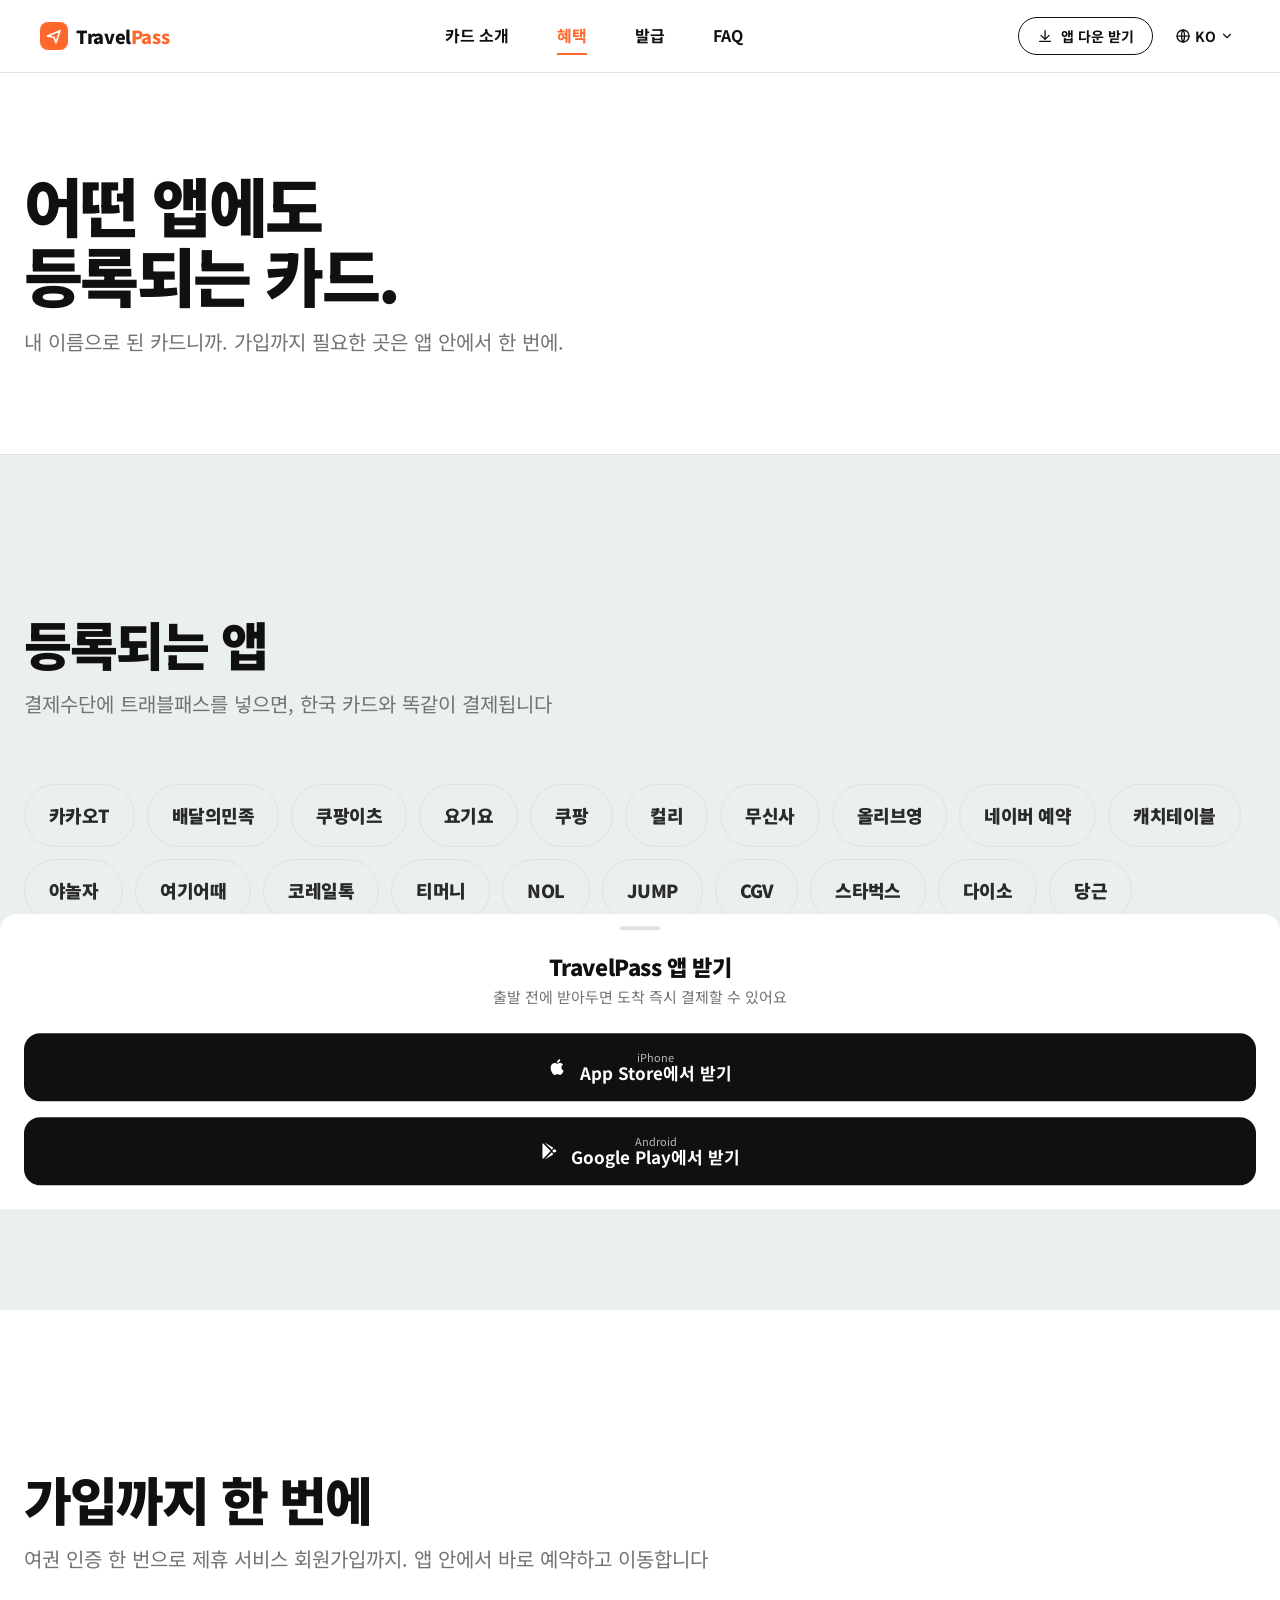
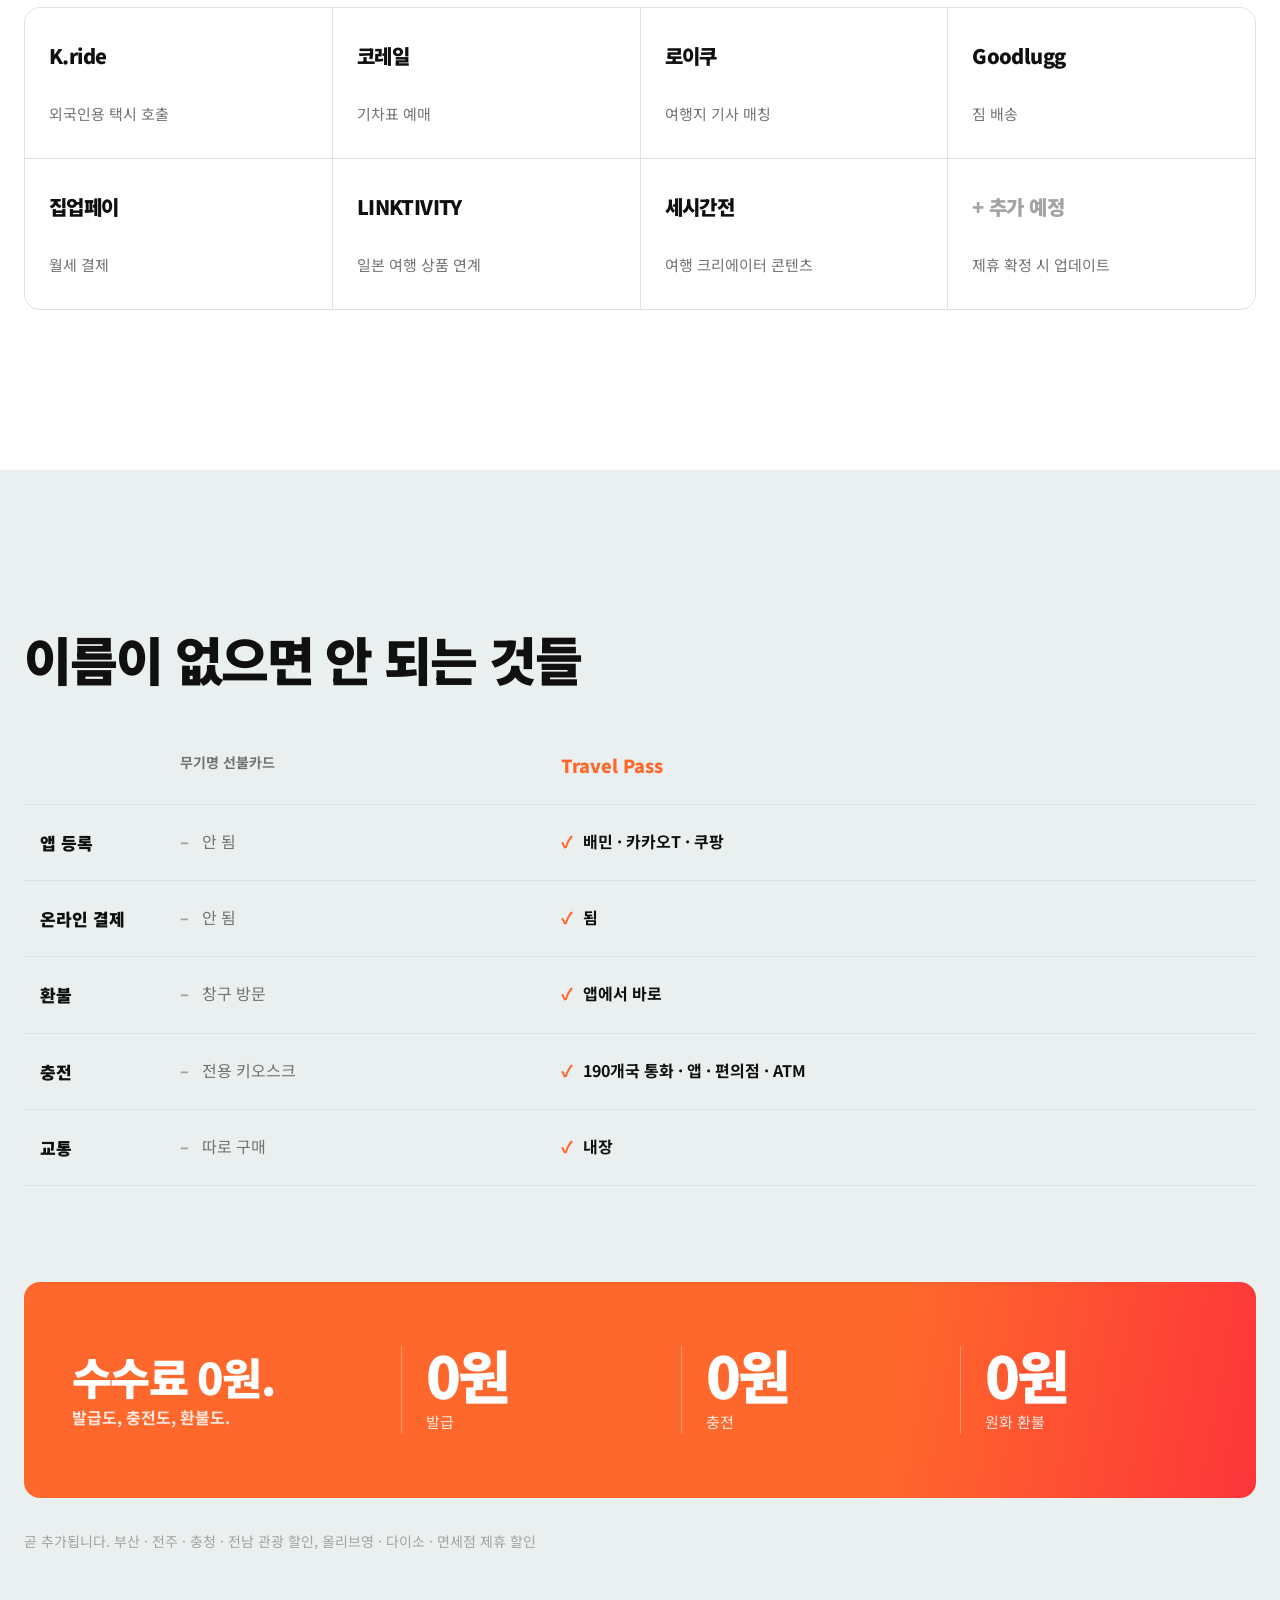
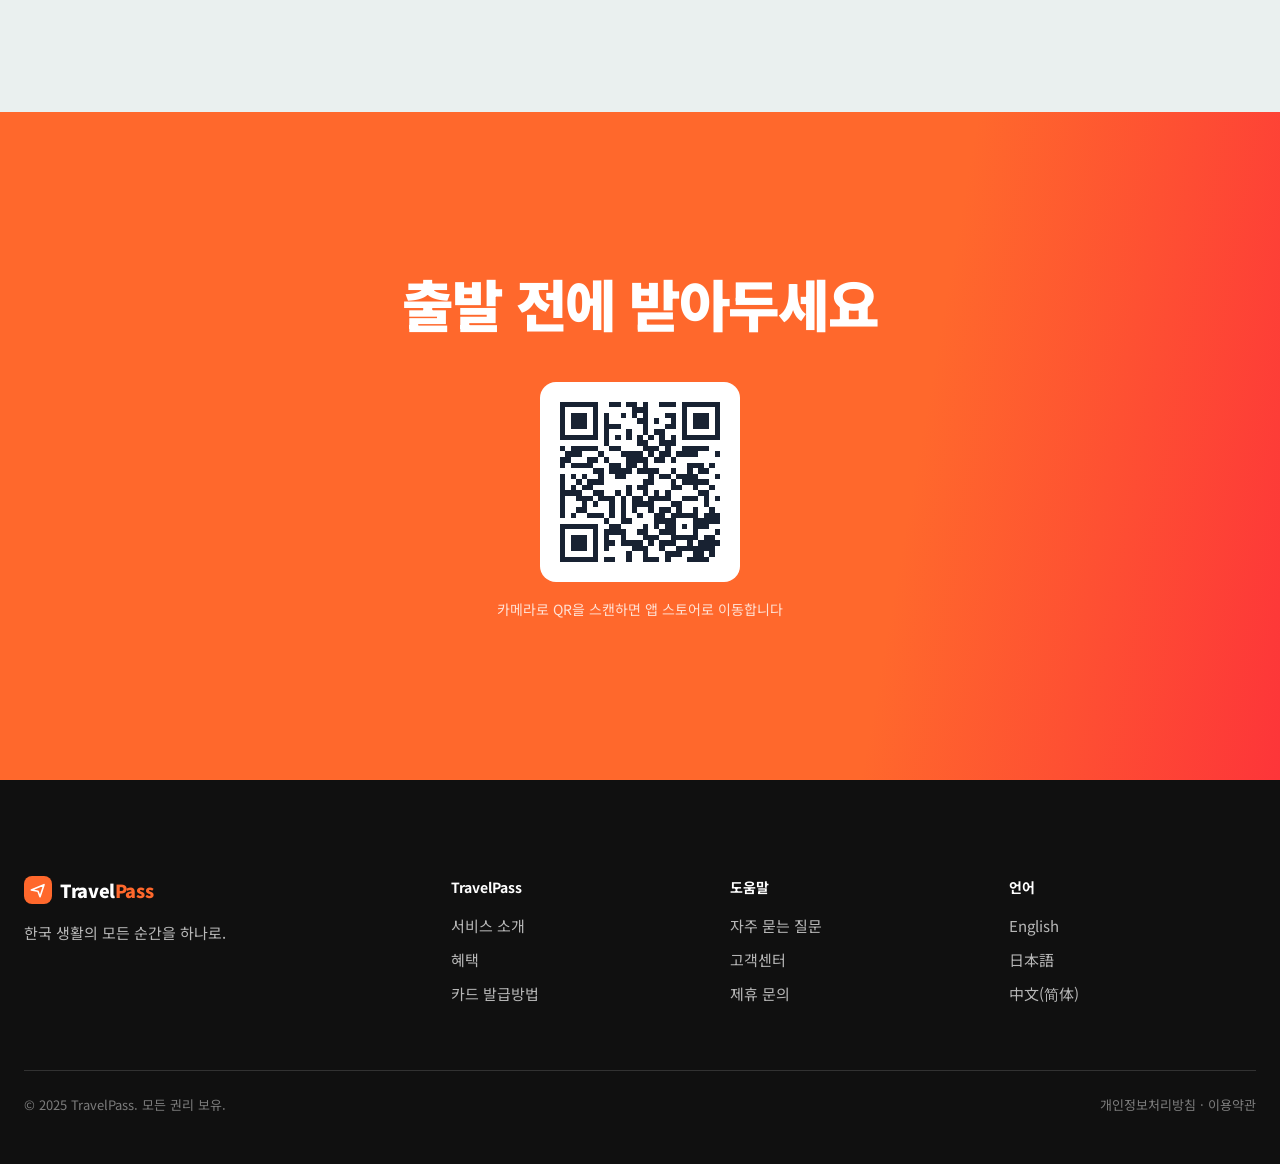
==== benefits.html @ 8fc701e3 "혜택: 상단 앱 마퀴 제거 (앱 목록과 중복) Co-Authored-By: Claude Fable 5.1 <noreply@anthropic.com>" ====
<!DOCTYPE html>
<html lang="ko">
<head>
<meta charset="UTF-8">
<meta name="viewport" content="width=device-width, initial-scale=1.0">
<title>TravelPass | 혜택</title>
<link rel="preconnect" href="https://fonts.googleapis.com">
<link href="https://fonts.googleapis.com/css2?family=Noto+Sans+KR:wght@400;700;900&display=swap" rel="stylesheet">
<link rel="stylesheet" href="assets/site.css?v=27">
</head>
<body>
<header>
  <div class="wrap">
    <a class="logo" href="card-intro.html"><span class="mark"><svg class="i" viewBox="0 0 24 24"><path d="M2 12l19-8-6 18-3-8-10-2z"/></svg></span><span>Travel<em>Pass</em></span></a>
    <nav aria-label="주요 메뉴"><ul>
      <li><a href="card-intro.html">카드 소개</a></li>
      <li><a href="benefits.html" class="active">혜택</a></li>
      <li><a href="#">발급</a></li>
      <li><a href="faq.html">FAQ</a></li>
    </ul></nav>
    <div class="hright">
      <button class="btn btn-outline btn-sm" data-dl><svg class="i" viewBox="0 0 24 24"><path d="M12 4v12M6 11l6 6 6-6M4 20h16"/></svg> 앱 다운 받기</button>
      <button class="lang" aria-label="언어 선택"><svg class="i" viewBox="0 0 24 24"><circle cx="12" cy="12" r="9"/><path d="M3 12h18M12 3c3 3.5 3 14.5 0 18M12 3c-3 3.5-3 14.5 0 18"/></svg> KO <svg class="i" viewBox="0 0 24 24" style="width:1em;height:1em"><path d="M6 9l6 6 6-6"/></svg></button>
      <button class="burger" aria-label="메뉴 열기" data-menu><svg class="i" viewBox="0 0 24 24"><path d="M4 7h16M4 12h16M4 17h16"/></svg></button>
    </div>
  </div>
</header>

<style>
  .phead{background:var(--white);padding:var(--s7) 0 0;border-bottom:1px solid var(--line)}
  .phead h1{font-size:clamp(36px,5vw,64px)}
  .phead{padding-bottom:var(--s7)}
  /* 사용처 */
  .ulist{margin-top:var(--s6);border-top:1px solid var(--line)}
  .urow{display:grid;grid-template-columns:200px 1fr 1fr;gap:var(--s4);align-items:baseline;padding:var(--s4) 0;border-bottom:1px solid var(--line)}
  .urow h3{font-size:24px}
  .brands{display:flex;flex-wrap:wrap;gap:var(--s1) var(--s3);font-weight:900;font-size:18px;letter-spacing:-.02em;color:var(--ink-2)}
  .urow p{color:var(--muted);font-size:16px;word-break:keep-all}
  @media(max-width:860px){.urow{grid-template-columns:1fr;gap:var(--s1)}.brands{font-size:16px}}
  .callout{margin-top:var(--s6);background:var(--ink);color:#fff;border-radius:var(--r-surface);padding:var(--s5);display:flex;justify-content:space-between;align-items:center;gap:var(--s4);flex-wrap:wrap}
  .callout h3{font-size:clamp(24px,3vw,32px)}
  .callout p{color:rgba(255,255,255,.7);margin-top:6px;word-break:keep-all}
  .callout .i{width:48px;height:48px;color:var(--orange);stroke-width:2.5}
  /* 유명 앱 벽 */
  .wall{display:flex;flex-wrap:wrap;gap:12px;margin-top:var(--s6)}
  .wall span{padding:16px 24px;border:1px solid var(--line);border-radius:var(--r-pill);font-size:18px;font-weight:900;letter-spacing:-.03em;color:var(--ink-2);transition:border-color .2s,color .2s,background .2s}
  .wall span:hover{border-color:var(--orange);color:var(--orange);background:var(--orange-soft)}
  @media(max-width:600px){.wall span{padding:12px 16px;font-size:15px}}
  /* 앱 연동 서비스 */
  .svc{display:grid;grid-template-columns:repeat(4,1fr);gap:1px;background:var(--line);border:1px solid var(--line);border-radius:var(--r-surface);overflow:hidden;margin-top:var(--s4)}
  .svc div{background:var(--white);padding:var(--s4) var(--s3);min-height:150px;display:flex;flex-direction:column;justify-content:space-between;transition:background .2s}
  .svc div:hover{background:var(--orange-soft)}
  .svc b{font-size:20px;font-weight:900;letter-spacing:-.03em;color:var(--ink)}
  .svc span{font-size:15px;color:var(--muted);word-break:keep-all;margin-top:var(--s2)}
  @media(max-width:860px){.svc{grid-template-columns:repeat(2,1fr)}.svc div{min-height:120px}}
  /* 혜택 */
  .zero{margin-top:var(--s7);border-radius:var(--r-surface);background:var(--grad);color:#fff;padding:var(--s6) var(--s5);display:grid;grid-template-columns:1.2fr 1fr 1fr 1fr;gap:var(--s4);align-items:center}
  .zero h3{font-size:clamp(28px,3.4vw,44px);letter-spacing:-.04em}
  .zero h3 small{display:block;font-size:16px;font-weight:700;opacity:.85;margin-top:var(--s1);letter-spacing:0}
  .zero div{border-left:1px solid rgba(255,255,255,.3);padding-left:var(--s3)}
  .zero b{display:block;font-size:clamp(36px,4.5vw,64px);font-weight:900;letter-spacing:-.05em;line-height:1}
  .zero span{display:block;font-size:15px;opacity:.85;margin-top:6px}
  @media(max-width:860px){.zero{grid-template-columns:1fr 1fr;padding:var(--s4)}.zero h3{grid-column:1/-1}.zero div{border-left:0;padding-left:0;border-top:1px solid rgba(255,255,255,.3);padding-top:var(--s2)}}
  .soon{margin-top:var(--s4);color:var(--muted-2)}
  .bhead{margin-top:var(--s7);display:flex;justify-content:space-between;align-items:flex-end;gap:var(--s3);flex-wrap:wrap}
  .bhead h3{font-size:clamp(24px,2.8vw,32px)}
  .bhead p{color:var(--muted);margin-top:4px}
  .regions{display:grid;grid-template-columns:repeat(4,1fr);gap:var(--s2);margin-top:var(--s4)}
  .region{background:var(--white);border:1px solid var(--line);border-radius:var(--r-surface);padding:var(--s4) var(--s3);min-height:170px;display:flex;flex-direction:column;justify-content:space-between;transition:border-color .2s,transform .2s}
  .region:hover{border-color:var(--orange);transform:translateY(-3px)}
  .region b{font-size:32px;font-weight:900;letter-spacing:-.04em}
  .region span{font-size:15px;color:var(--muted);word-break:keep-all}
  .region .tag{font-size:12px;font-weight:700;color:var(--orange);margin-bottom:var(--s1)}
  @media(max-width:860px){.regions{grid-template-columns:1fr 1fr}.region{min-height:140px}.region b{font-size:26px}}
  .partners{display:flex;margin-top:var(--s4);border-top:1px solid var(--line);border-bottom:1px solid var(--line)}
  .partners span{flex:1;padding:var(--s4) var(--s2);text-align:center;font-size:24px;font-weight:900;letter-spacing:-.03em;color:var(--ink-2);border-right:1px solid var(--line)}
  .partners span:last-child{border-right:0}
  .partners small{display:block;font-size:13px;font-weight:400;color:var(--muted-2);letter-spacing:0;margin-top:4px}
  @media(max-width:600px){.partners{flex-direction:column}.partners span{border-right:0;border-bottom:1px solid var(--line)}.partners span:last-child{border-bottom:0}}
  .bcta{margin-top:var(--s7);text-align:center;padding:var(--s6) var(--s4);border-top:1px solid var(--line)}
  .bcta h3{font-size:clamp(26px,3.4vw,36px);margin-bottom:var(--s1)}
  .bcta p{color:var(--muted);margin-bottom:var(--s4)}
</style>

<section class="phead" data-first>
  <div class="wrap">
    <h1>어떤 앱에도<br>등록되는 카드.</h1>
    <p class="lead">내 이름으로 된 카드니까. 가입까지 필요한 곳은 앱 안에서 한 번에.</p>
  </div>
</section>



<!-- 등록되는 앱 -->
<section class="bg-cream" id="use">
  <div class="wrap">
    <h2>등록되는 앱</h2>
    <p class="lead">결제수단에 트래블패스를 넣으면, 한국 카드와 똑같이 결제됩니다</p>
    <div class="wall" aria-label="결제 가능한 한국 앱">
      <span>카카오T</span>
      <span>배달의민족</span>
      <span>쿠팡이츠</span>
      <span>요기요</span>
      <span>쿠팡</span>
      <span>컬리</span>
      <span>무신사</span>
      <span>올리브영</span>
      <span>네이버 예약</span>
      <span>캐치테이블</span>
      <span>야놀자</span>
      <span>여기어때</span>
      <span>코레일톡</span>
      <span>티머니</span>
      <span>NOL</span>
      <span>JUMP</span>
      <span>CGV</span>
      <span>스타벅스</span>
      <span>다이소</span>
      <span>당근</span>
    </div>
    <div class="callout">
      <div><h3>여기 없는 앱도 됩니다</h3><p>한국 카드가 되는 곳이면, 트래블패스도 됩니다</p></div>
      <svg class="i" viewBox="0 0 24 24"><path d="M5 12l5 5L20 7"/></svg>
    </div>
  </div>
</section>

<!-- 가입까지 한 번에 -->
<section class="bg-white">
  <div class="wrap">
    <h2>가입까지 한 번에</h2>
    <p class="lead">여권 인증 한 번으로 제휴 서비스 회원가입까지. 앱 안에서 바로 예약하고 이동합니다</p>
    <div class="svc" aria-label="앱 연동 서비스">
      <div><b>K.ride</b><span>외국인용 택시 호출</span></div>
      <div><b>코레일</b><span>기차표 예매</span></div>
      <div><b>로이쿠</b><span>여행지 기사 매칭</span></div>
      <div><b>Goodlugg</b><span>짐 배송</span></div>
      <div><b>집업페이</b><span>월세 결제</span></div>
      <div><b>LINKTIVITY</b><span>일본 여행 상품 연계</span></div>
      <div><b>세시간전</b><span>여행 크리에이터 콘텐츠</span></div>
      <div><b style="color:var(--muted-2)">+ 추가 예정</b><span>제휴 확정 시 업데이트</span></div>
    </div>
  </div>
</section>

<!-- 이름이 없으면 안 되는 것들 -->
<section class="bg-cream cmp">
  <div class="wrap">
    <h2>이름이 없으면 안 되는 것들</h2>
    <table>
      <thead><tr><th scope="col"></th><th scope="col">무기명 선불카드</th><th scope="col" class="us">Travel Pass</th></tr></thead>
      <tbody>
        <tr><th scope="row">앱 등록</th><td class="them"><span class="no">안 됨</span></td><td class="us"><span class="ok">배민 · 카카오T · 쿠팡</span></td></tr>
        <tr><th scope="row">온라인 결제</th><td class="them"><span class="no">안 됨</span></td><td class="us"><span class="ok">됨</span></td></tr>
        <tr><th scope="row">환불</th><td class="them"><span class="no">창구 방문</span></td><td class="us"><span class="ok">앱에서 바로</span></td></tr>
        <tr><th scope="row">충전</th><td class="them"><span class="no">전용 키오스크</span></td><td class="us"><span class="ok">190개국 통화 · 앱 · 편의점 · ATM</span></td></tr>
        <tr><th scope="row">교통</th><td class="them"><span class="no">따로 구매</span></td><td class="us"><span class="ok">내장</span></td></tr>
      </tbody>
    </table>

    <div class="zero">
      <h3>수수료 0원.<small>발급도, 충전도, 환불도.</small></h3>
      <div><b>0원</b><span>발급</span></div>
      <div><b>0원</b><span>충전</span></div>
      <div><b>0원</b><span>원화 환불</span></div>
    </div>

    <p class="small soon">곧 추가됩니다. 부산 · 전주 · 충청 · 전남 관광 할인, 올리브영 · 다이소 · 면세점 제휴 할인</p>
  </div>
</section>

<!-- 다운로드 띠: 데스크톱 QR / 모바일 딥링크 -->
<div class="band bg-orange dl" id="download">
  <div class="wrap reveal">
    <h2>출발 전에 받아두세요</h2>
        <div class="cta only-d">
      <div class="qr" data-qr></div>
      <span class="small" style="color:rgba(255,255,255,.8)">카메라로 QR을 스캔하면 앱 스토어로 이동합니다</span>
    </div>
    <div class="cta only-m">
      <div class="store-row">
        <a class="store light" href="#" data-store="ios"><svg class="i" viewBox="0 0 24 24" style="fill:currentColor;stroke:none"><path d="M16.4 12.6c0-2.4 2-3.6 2.1-3.7-1.1-1.7-2.9-1.9-3.5-1.9-1.5-.2-2.9.9-3.7.9-.8 0-1.9-.9-3.2-.8-1.6 0-3.1 1-4 2.4-1.7 3-.4 7.3 1.2 9.7.8 1.2 1.8 2.5 3.1 2.4 1.2 0 1.7-.8 3.2-.8s1.9.8 3.2.8c1.3 0 2.2-1.2 3-2.4.9-1.4 1.3-2.7 1.3-2.8 0 0-2.6-1-2.7-3.8zM14 5.4c.7-.8 1.1-2 1-3.1-1 0-2.2.7-2.9 1.5-.6.7-1.2 1.9-1 3 1.1.1 2.2-.6 2.9-1.4z"/></svg><span><small>iPhone</small>App Store에서 받기</span></a>
        <a class="store light" href="#" data-store="android"><svg class="i" viewBox="0 0 24 24" style="fill:currentColor;stroke:none"><path d="M3.6 2.3 13 12l-9.4 9.7c-.4-.2-.6-.7-.6-1.2V3.5c0-.5.2-1 .6-1.2zm11 8.2L5.6 1.6l10.7 6.2-1.7 2.7zm0 3 1.7 2.7L5.6 22.4l9-8.9zm4.9-2.9c.8.5.8 1.7 0 2.2l-2.4 1.4-2-2.3 2-2.3 2.4 1z"/></svg><span><small>Android</small>Google Play에서 받기</span></a>
      </div>
    </div>
  </div>
</div>
<!-- 우하단 QR (데스크톱) -->
<div class="fab" aria-label="앱 다운로드 QR"><div class="qr" data-qr></div><b>앱 다운로드</b><small>카메라로 스캔하세요</small></div>
<!-- 최하단 고정 바 (모바일) -->
<div class="mbar"><button class="btn btn-primary" data-dl><svg class="i" viewBox="0 0 24 24"><path d="M12 4v12M6 11l6 6 6-6M4 20h16"/></svg> 앱 다운로드</button></div>

<div class="ov" data-close></div>

<div class="modal" role="dialog" aria-modal="true" aria-label="앱 다운로드">
  <button class="x" data-close aria-label="닫기"><svg class="i" viewBox="0 0 24 24"><path d="M6 6l12 12M18 6L6 18"/></svg></button>
  <h3>QR을 스캔하세요</h3>
  <p>휴대폰 카메라로 스캔하면<br>앱 스토어로 바로 이동합니다</p>
  <div class="qr" data-qr></div>
  <div class="small">아이폰 · 안드로이드 모두 지원</div>
</div>

<div class="sheet" role="dialog" aria-modal="true" aria-label="앱 다운로드">
  <div class="grip"></div>
  <h3>TravelPass 앱 받기</h3>
  <p>출발 전에 받아두면 도착 즉시 결제할 수 있어요</p>
  <div class="store-row">
    <a class="store" href="#" data-store="ios"><svg class="i" viewBox="0 0 24 24" style="fill:currentColor;stroke:none"><path d="M16.4 12.6c0-2.4 2-3.6 2.1-3.7-1.1-1.7-2.9-1.9-3.5-1.9-1.5-.2-2.9.9-3.7.9-.8 0-1.9-.9-3.2-.8-1.6 0-3.1 1-4 2.4-1.7 3-.4 7.3 1.2 9.7.8 1.2 1.8 2.5 3.1 2.4 1.2 0 1.7-.8 3.2-.8s1.9.8 3.2.8c1.3 0 2.2-1.2 3-2.4.9-1.4 1.3-2.7 1.3-2.8 0 0-2.6-1-2.7-3.8zM14 5.4c.7-.8 1.1-2 1-3.1-1 0-2.2.7-2.9 1.5-.6.7-1.2 1.9-1 3 1.1.1 2.2-.6 2.9-1.4z"/></svg><span><small>iPhone</small>App Store에서 받기</span></a>
        <a class="store" href="#" data-store="android"><svg class="i" viewBox="0 0 24 24" style="fill:currentColor;stroke:none"><path d="M3.6 2.3 13 12l-9.4 9.7c-.4-.2-.6-.7-.6-1.2V3.5c0-.5.2-1 .6-1.2zm11 8.2L5.6 1.6l10.7 6.2-1.7 2.7zm0 3 1.7 2.7L5.6 22.4l9-8.9zm4.9-2.9c.8.5.8 1.7 0 2.2l-2.4 1.4-2-2.3 2-2.3 2.4 1z"/></svg><span><small>Android</small>Google Play에서 받기</span></a>
  </div>
</div>

<div class="drawer" role="dialog" aria-modal="true" aria-label="메뉴">
  <div class="top">
    <a class="logo" href="card-intro.html"><span class="mark"><svg class="i" viewBox="0 0 24 24"><path d="M2 12l19-8-6 18-3-8-10-2z"/></svg></span><span>Travel<em>Pass</em></span></a>
    <button class="x" data-close aria-label="닫기"><svg class="i" viewBox="0 0 24 24"><path d="M6 6l12 12M18 6L6 18"/></svg></button>
  </div>
  <ul>
    <li><a href="card-intro.html">카드 소개</a></li>
    <li><a href="benefits.html" class="active">혜택</a></li>
    <li><a href="#">발급</a></li>
    <li><a href="faq.html">FAQ</a></li>
  </ul>
  <div class="bottom">
    <p>앱 다운로드</p>
    <div class="store-row">
      <a class="store" href="#" data-store="ios"><svg class="i" viewBox="0 0 24 24" style="fill:currentColor;stroke:none"><path d="M16.4 12.6c0-2.4 2-3.6 2.1-3.7-1.1-1.7-2.9-1.9-3.5-1.9-1.5-.2-2.9.9-3.7.9-.8 0-1.9-.9-3.2-.8-1.6 0-3.1 1-4 2.4-1.7 3-.4 7.3 1.2 9.7.8 1.2 1.8 2.5 3.1 2.4 1.2 0 1.7-.8 3.2-.8s1.9.8 3.2.8c1.3 0 2.2-1.2 3-2.4.9-1.4 1.3-2.7 1.3-2.8 0 0-2.6-1-2.7-3.8zM14 5.4c.7-.8 1.1-2 1-3.1-1 0-2.2.7-2.9 1.5-.6.7-1.2 1.9-1 3 1.1.1 2.2-.6 2.9-1.4z"/></svg><span><small>iPhone</small>App Store에서 받기</span></a>
        <a class="store" href="#" data-store="android"><svg class="i" viewBox="0 0 24 24" style="fill:currentColor;stroke:none"><path d="M3.6 2.3 13 12l-9.4 9.7c-.4-.2-.6-.7-.6-1.2V3.5c0-.5.2-1 .6-1.2zm11 8.2L5.6 1.6l10.7 6.2-1.7 2.7zm0 3 1.7 2.7L5.6 22.4l9-8.9zm4.9-2.9c.8.5.8 1.7 0 2.2l-2.4 1.4-2-2.3 2-2.3 2.4 1z"/></svg><span><small>Android</small>Google Play에서 받기</span></a>
    </div>
  </div>
</div>

<footer>
  <div class="wrap">
    <div class="grid">
      <div>
        <a class="logo" href="card-intro.html"><span class="mark"><svg class="i" viewBox="0 0 24 24"><path d="M2 12l19-8-6 18-3-8-10-2z"/></svg></span><span>Travel<em>Pass</em></span></a>
        <p style="margin-top:16px;font-size:15px">한국 생활의 모든 순간을 하나로.</p>
      </div>
      <div><h4>TravelPass</h4><ul><li><a href="card-intro.html">서비스 소개</a></li><li><a href="benefits.html">혜택</a></li><li><a href="#">카드 발급방법</a></li></ul></div>
      <div><h4>도움말</h4><ul><li><a href="faq.html">자주 묻는 질문</a></li><li><a href="#">고객센터</a></li><li><a href="#">제휴 문의</a></li></ul></div>
      <div><h4>언어</h4><ul><li><a href="#">English</a></li><li><a href="#">日本語</a></li><li><a href="#">中文(简体)</a></li></ul></div>
    </div>
    <div class="bottom"><span>© 2025 TravelPass. 모든 권리 보유.</span><span>개인정보처리방침 · 이용약관</span></div>
  </div>
</footer>

<script src="assets/site.js?v=11"></script>
</body>
</html>
---- assets/site.css ----
/* ==========================================================
   TravelPass — 사이트 공통 스타일 (v2)
   디자인 시스템
   - 색: 흰 바탕 / 라이트(#EAF0EF) 면 / 잉크 #101010 / 오렌지→레드 브랜드 그라데이션. 그 외 색 없음
   - 서체: Noto Sans KR 하나. 굵기 400 / 700 / 900
   - 여백 사다리: 8 16 24 32 48 64 96 160
   - 반경 문법: 칩 8 / 면 16 / 버튼 pill / 기기 프레임 40(예외)
   - 그림자: 오버레이 계층에만. 면은 헤어라인 선으로 구분
   - 모션: 상태 피드백 200ms, 등장 500ms. reduced-motion 시 제거
   ========================================================== */
:root{
  /* 브랜드 팔레트: Primary #FF682C / #FD3539, Secondary #101010, Gray #737373, Light #EAF0EF, White */
  --cream:#EAF0EF; --white:#FFFFFF; --ink:#101010; --ink-2:#2A2A2A;
  --muted:#737373; --muted-2:#A3A3A3; --line:#DCE3E2; --line-dark:rgba(255,255,255,.14);
  --orange:#FF682C; --orange-ink:#FD3539; --orange-soft:rgba(255,104,44,.10);
  --grad:linear-gradient(100deg,#FF682C 0%,#FF682C 70%,#FD3539 100%);
  --s1:8px; --s2:16px; --s3:24px; --s4:32px; --s5:48px; --s6:64px; --s7:96px; --s8:160px;
  --r-chip:8px; --r-surface:16px; --r-pill:999px; --r-device:40px;
  --max:1300px; --gutter:24px; --gutter-wide:40px;
  --ease:cubic-bezier(.2,.7,.2,1);
}
*{box-sizing:border-box;margin:0;padding:0}
html{scroll-behavior:smooth}
body{font-family:"Noto Sans KR",-apple-system,BlinkMacSystemFont,sans-serif;background:var(--white);color:var(--ink);line-height:1.6;font-size:17px;-webkit-font-smoothing:antialiased;overflow-x:hidden;text-wrap:pretty}
a{color:inherit;text-decoration:none}
button{font-family:inherit;cursor:pointer;border:0;background:none;color:inherit}
img,svg{display:block;max-width:100%}
.wrap{max-width:var(--max);margin:0 auto;padding:0 var(--gutter)}
.i{width:1.15em;height:1.15em;stroke:currentColor;fill:none;stroke-width:2;stroke-linecap:round;stroke-linejoin:round;flex:none}

/* 타이포 */
h1,h2,h3{font-weight:900;letter-spacing:-.04em;line-height:1.1;word-break:keep-all}
h2{font-size:clamp(32px,4.5vw,52px)}
h3{font-size:22px;letter-spacing:-.02em}
.lead{font-size:20px;color:var(--muted);margin-top:var(--s2);word-break:keep-all;max-width:36em}
.small{font-size:14px;color:var(--muted)}
.o{color:var(--orange)}

/* 섹션 리듬 */
section,.band{padding:var(--s8) 0}
.bg-white{background:var(--white)}
.bg-cream{background:var(--cream)}
.bg-ink{background:var(--ink);color:#fff}
.bg-ink .lead{color:rgba(255,255,255,.7)}
.bg-orange{background:var(--grad);color:#fff}
.hairline{border-top:1px solid var(--line)}
@media(max-width:768px){section,.band{padding:var(--s7) 0}}

/* 버튼 */
.btn{display:inline-flex;align-items:center;justify-content:center;gap:var(--s1);padding:16px 28px;border-radius:var(--r-pill);font-size:16px;font-weight:700;line-height:1;transition:background .2s,color .2s,transform .2s,border-color .2s;white-space:nowrap;border:1.5px solid transparent}
.btn:active{transform:scale(.98)}
.btn:focus-visible{outline:3px solid var(--orange);outline-offset:3px}
.btn-primary{background:var(--grad);color:#fff}
.btn-primary:hover{filter:brightness(1.06)}
.btn-ink{background:var(--ink);color:#fff}
.btn-ink:hover{background:#2A2A2A}
.btn-outline{border-color:var(--ink);color:var(--ink);background:transparent}
.btn-outline:hover{background:var(--ink);color:#fff}
.btn-white{background:#fff;color:var(--ink)}
.btn-white:hover{background:var(--cream)}
.btn-sm{padding:10px 18px;font-size:14px}
.link{display:inline-flex;align-items:center;gap:6px;font-weight:700;color:var(--ink);border-bottom:1.5px solid var(--ink);padding-bottom:2px;transition:color .2s,border-color .2s}
.link:hover{color:var(--orange);border-color:var(--orange)}

/* 헤더 */
header{position:sticky;top:0;z-index:50;background:rgba(255,255,255,.88);backdrop-filter:blur(12px);border-bottom:1px solid var(--line)}
header .wrap{max-width:none;padding:0 var(--gutter-wide);height:72px;display:flex;align-items:center;justify-content:space-between;gap:var(--s3)}
.logo{display:flex;align-items:center;gap:var(--s1);font-weight:900;font-size:18px;letter-spacing:-.02em}
.logo .mark{width:28px;height:28px;border-radius:var(--r-chip);background:var(--orange);display:grid;place-items:center;color:#fff}
.logo .mark .i{width:16px;height:16px;stroke-width:2.4}
.logo em{color:var(--orange);font-style:normal}
nav ul{display:flex;gap:var(--s5);list-style:none;font-size:16px;font-weight:700}
nav a{padding:6px 0;border-bottom:2px solid transparent;transition:color .2s,border-color .2s}
nav a:hover{color:var(--orange)}
nav a.active{color:var(--orange);border-color:var(--orange)}
.hright{display:flex;align-items:center;gap:var(--s2)}
.lang{display:inline-flex;align-items:center;gap:4px;font-size:14px;font-weight:700;padding:8px 6px;border-radius:var(--r-chip)}
.lang:hover{background:var(--orange-soft)}
.burger{display:none;width:44px;height:44px;border-radius:var(--r-chip);place-items:center}
.burger:hover{background:var(--orange-soft)}
@media(max-width:860px){header .wrap{padding:0 var(--gutter);height:64px}nav{display:none}.burger{display:grid}.hright .btn{display:none}.hright{gap:var(--s1)}}

/* 히어로 */
.hero{position:relative;min-height:calc(100vh - 72px);display:flex;align-items:center;padding:var(--s7) 0;overflow:hidden;color:#fff;background:linear-gradient(160deg,#2A2A2A 0%,#101010 60%,#000 100%)}
.hero-video{position:absolute;inset:0;width:100%;height:100%;object-fit:cover;z-index:0}
.hero-shade{position:absolute;inset:0;z-index:1;background:linear-gradient(90deg,rgba(16,16,16,.8) 0%,rgba(16,16,16,.45) 55%,rgba(16,16,16,.15) 100%)}
.hero .wrap{position:relative;z-index:2;width:100%}
.hero h1{font-size:clamp(52px,8.5vw,112px);line-height:.98;letter-spacing:-.06em}
.hero .lead{font-size:clamp(18px,2.2vw,24px);margin-top:var(--s3);color:rgba(255,255,255,.82)}
.hero .cta{margin-top:var(--s5)}
.hero .asset-note{position:absolute;right:var(--gutter);bottom:var(--s3);z-index:2;font-size:12px;color:rgba(255,255,255,.45)}
@media(max-width:860px){.hero{min-height:calc(100svh - 64px);text-align:center}.hero-shade{background:linear-gradient(180deg,rgba(16,16,16,.35),rgba(16,16,16,.8))}.hero .asset-note{left:0;right:0;bottom:var(--s2);text-align:center}}

/* 제휴 앱 마퀴 (로고 파일 확보 전 텍스트 워드마크) */
.marquee{margin-top:var(--s6);border-top:1px solid var(--line);border-bottom:1px solid var(--line);overflow:hidden;
  mask-image:linear-gradient(90deg,transparent,#000 12%,#000 88%,transparent);-webkit-mask-image:linear-gradient(90deg,transparent,#000 12%,#000 88%,transparent)}
.marquee-track{display:flex;width:max-content;animation:marquee 45s linear infinite}
.marquee:hover .marquee-track{animation-play-state:paused}
.marks{display:flex;flex:none}
.marks span{padding:var(--s3) var(--s5);text-align:center;font-size:22px;font-weight:900;letter-spacing:-.03em;color:var(--ink-2);border-right:1px solid var(--line);white-space:nowrap;transition:color .2s}
.marks span:hover{color:var(--orange)}
.marks small{display:block;font-size:12px;font-weight:400;color:var(--muted-2);letter-spacing:0;margin-top:2px}
@keyframes marquee{to{transform:translateX(-50%)}}
@media(max-width:768px){.marks span{padding:var(--s2) var(--s3);font-size:18px}.marquee-track{animation-duration:30s}}
@media(prefers-reduced-motion:reduce){.marquee-track{animation:none}.marquee{mask-image:none;-webkit-mask-image:none}.marks{flex-wrap:wrap}}

/* 자동 진행 스테퍼 (발급 → 수령): 왼쪽 세로 스테퍼 + 오른쪽 화면 패널 */
.stepper{display:grid;grid-template-columns:1fr 1fr;gap:var(--s7);align-items:center}
.st-track{list-style:none;margin-top:var(--s6);display:grid;gap:var(--s4)}
.st{position:relative;padding-left:var(--s6);min-height:40px}
.st-n{position:absolute;top:0;left:0;width:40px;height:40px;border-radius:50%;background:var(--white);border:1px solid var(--line);color:var(--muted);display:grid;place-items:center;font-weight:900;font-size:15px;transition:background .3s,border-color .3s,color .3s;z-index:1}
.st-n:focus-visible{outline:3px solid var(--orange);outline-offset:3px}
.st.on .st-n,.st.done .st-n{background:var(--orange);border-color:var(--orange);color:#fff}
.st-bar{position:absolute;left:19px;top:48px;bottom:calc(-1*var(--s4) + 8px);width:2px;background:var(--line);overflow:hidden}
.st-bar i{display:block;width:100%;height:0;background:var(--orange)}
.st h3{font-size:19px;margin-bottom:4px;color:var(--muted);transition:color .3s;line-height:40px}
.st.on h3,.st.done h3{color:var(--ink)}
.st p{font-size:15px;color:var(--muted);word-break:keep-all}
.pins{display:flex;flex-wrap:wrap;gap:var(--s1);margin-top:var(--s2)}
.chip{display:inline-block;font-size:13px;font-weight:700;padding:6px 12px;border-radius:var(--r-chip);background:var(--orange-soft);color:var(--orange)}
.st-panel{position:relative;height:min(600px,calc(100vh - 220px));min-height:440px;border-radius:var(--r-surface);overflow:hidden;background:var(--white);border:1px solid var(--line)}
.st-shot{position:absolute;inset:0;display:grid;place-items:center;opacity:0;transition:opacity .6s var(--ease);padding:var(--s4) 0}
.st-shot.on{opacity:1}
.st-shot .device{width:min(240px,42%);box-shadow:none;border:1px solid var(--line);background:var(--ink)}
.st-shot .device .screen{background:var(--cream)}
.st-shot .device .ph{border-color:var(--line);color:var(--muted)}
.st-shot .device .ph code{background:#fff}
.st-final{background:var(--grad);color:#fff;font-size:clamp(28px,3.4vw,44px);font-weight:900;letter-spacing:-.04em;text-align:center;padding:0 var(--s4)}
@media(max-width:860px){
  .stepper{grid-template-columns:1fr;gap:var(--s5)}
  .st-track{margin-top:var(--s5);gap:var(--s3)}
  .st-bar{display:none}
  .st-panel{height:400px;min-height:0}
}
@media(prefers-reduced-motion:reduce){.st-shot,.pins,.st-n,.st h3{transition:none}}

/* 분할 레이아웃 */
.split{display:grid;grid-template-columns:1fr 1fr;gap:var(--s7);align-items:center}
.split.rev>:first-child{order:2}
@media(max-width:860px){.split.rev>:first-child{order:0}}
.points{list-style:none;margin-top:var(--s4);display:grid;gap:var(--s2)}
.points li{display:flex;gap:12px;align-items:flex-start;font-size:16px;color:var(--ink-2)}
.points li .i{color:var(--orange);margin-top:4px}
@media(max-width:860px){.split{grid-template-columns:1fr;gap:var(--s5)}}

/* 환율 패널 (예시 데이터) */
.panel{background:var(--ink);color:#fff;border-radius:var(--r-surface);padding:var(--s4)}
.panel .lbl{font-size:13px;color:rgba(255,255,255,.55)}
.panel .amt{font-size:40px;font-weight:900;letter-spacing:-.04em;margin:4px 0 var(--s3)}
.panel .row{display:flex;justify-content:space-between;align-items:baseline;padding:14px 0;border-top:1px solid var(--line-dark);font-size:15px}
.panel .row b{font-size:18px}
.panel .row .o{color:#FFB08F}
.panel .note{margin-top:var(--s2);font-size:12px;color:rgba(255,255,255,.45)}
.refund{margin-top:var(--s2);display:flex;justify-content:space-between;align-items:center;padding:var(--s3) 0;border-top:1px solid var(--line);border-bottom:1px solid var(--line)}
.refund b{font-size:17px;display:block}.refund .small{display:block}
.refund .zero{font-size:32px;font-weight:900;color:var(--orange);letter-spacing:-.04em}

/* 충전 섹션: 중앙 문구 + 주변 부유 요소 */
.orbit{position:relative;height:640px;display:grid;place-items:center}
.orbit-txt{position:relative;z-index:2;text-align:center;max-width:640px}
.orbit-txt .lead{margin-left:auto;margin-right:auto}
.orbit-note{margin-top:var(--s3);line-height:1.8}
.fl{position:absolute;left:var(--x);top:var(--y);translate:-50% -50%;animation:float 6s ease-in-out infinite;animation-delay:var(--fd,0s);z-index:1}
@keyframes float{50%{margin-top:-12px}}
@media(max-width:860px){
  .orbit{height:auto;display:block;padding-top:var(--s2);text-align:center}
  .orbit .fl{position:static;translate:none;animation:none;display:inline-block;margin:6px}
  .orbit .coin{--size:60px!important}
  .orbit-txt{margin-top:var(--s5)}
}
@media(prefers-reduced-motion:reduce){.fl{animation:none}}

/* 스펙 숫자 띠 + 대상 */
.specs{display:grid;grid-template-columns:repeat(4,1fr);margin-top:var(--s7);border-top:1px solid var(--line);border-bottom:1px solid var(--line)}
.specs div{padding:var(--s4) var(--s3);border-right:1px solid var(--line)}
.specs div:last-child{border-right:0}
.specs b{display:block;font-size:clamp(28px,3.2vw,44px);font-weight:900;letter-spacing:-.04em;line-height:1.1}
.specs span{display:block;font-size:14px;color:var(--muted);margin-top:6px;word-break:keep-all}
.who{text-align:center;margin-top:var(--s4)}
@media(max-width:860px){.specs{grid-template-columns:1fr 1fr}.specs div{border-bottom:1px solid var(--line)}.specs div:nth-child(2n){border-right:0}.specs div:nth-last-child(-n+2){border-bottom:0}}

/* 통화 동전 (CSS 3D, Y축 회전) */
.coins{display:flex;justify-content:center;gap:var(--s5);perspective:1200px;margin-bottom:var(--s7)}
.coins:hover .coin{animation-play-state:paused}
.coin{--size:112px;width:var(--size);height:var(--size);position:relative;transform-style:preserve-3d;animation:coin-spin 10s linear infinite;animation-delay:var(--d,0s)}
.coin .face,.coin i{position:absolute;inset:0;border-radius:50%;backface-visibility:hidden}
.coin .face{display:grid;place-items:center;font-weight:900;font-size:calc(var(--size)*.46);letter-spacing:-.04em;color:#4F565C;
  background:radial-gradient(circle at 34% 28%,#FFFFFF 0%,#E3E6E8 30%,#AEB4B9 65%,#7C8388 100%);
  box-shadow:inset 0 0 0 5px rgba(0,0,0,.06),inset 0 0 0 7px rgba(255,255,255,.55),inset 0 -10px 24px rgba(0,0,0,.14);
  text-shadow:0 1px 0 rgba(255,255,255,.9),0 -1px 0 rgba(0,0,0,.35)}
.coin .face.back{transform:rotateY(180deg) translateZ(11px)}
.coin .face.front{transform:translateZ(0)}
.coin i{transform:translateZ(var(--z));background:radial-gradient(circle at 50% 50%,#9AA1A6 0%,#6E757A 70%,#4F565C 100%);backface-visibility:visible}
.coin.hl .face{background:radial-gradient(circle at 34% 28%,#FFB08F 0%,#FF7A45 35%,#FF682C 70%,#D9451A 100%);color:#fff;text-shadow:0 1px 0 rgba(255,255,255,.35),0 -1px 0 rgba(0,0,0,.35)}
.coin.hl i{background:radial-gradient(circle,#D9451A,#A33413)}
@keyframes coin-spin{from{transform:rotateY(0)}to{transform:rotateY(360deg)}}
@media(max-width:860px){.coins{gap:var(--s3);margin-bottom:var(--s6)}.coin{--size:64px}}
@media(prefers-reduced-motion:reduce){.coin{animation:none;transform:rotateY(-18deg)}}

/* 결제수단 카드 타일 (로고 파일 확보 전 텍스트 워드마크) */
.pcards{display:flex;justify-content:center;gap:var(--s3);margin:calc(-1*var(--s5)) 0 var(--s7);flex-wrap:wrap}
.pcard{width:128px;aspect-ratio:1.6;border-radius:12px;background:var(--white);border:1px solid var(--line);display:flex;flex-direction:column;justify-content:flex-end;padding:12px 14px;transform:rotate(var(--r,0deg));transition:transform .3s var(--ease),border-color .3s;box-shadow:0 12px 32px rgba(16,16,16,.06)}
.pcard:hover{transform:rotate(0) translateY(-4px);border-color:var(--orange)}
.pcard b{font-size:17px;font-weight:900;letter-spacing:-.03em;color:var(--ink)}
.pcard small{font-size:11px;color:var(--muted-2)}
.pcard::before{content:"";width:22px;height:16px;border-radius:3px;background:linear-gradient(135deg,#E3E6E8,#AEB4B9);margin-bottom:auto}
@media(max-width:860px){.pcards{gap:12px;margin:calc(-1*var(--s4)) 0 var(--s6)}.pcard{width:96px;padding:8px 10px;border-radius:10px}.pcard b{font-size:13px}.pcard small{font-size:10px}}
@media(prefers-reduced-motion:reduce){.pcard{transition:none}}

/* 자동 순환 화면 (충전 흐름) */
.carousel{text-align:center}
.carousel .device img.slide{position:absolute;inset:0;opacity:0;transition:opacity .6s var(--ease)}
.carousel .device img.slide.on.ok{opacity:1}
.carousel .device img.slide.ok{}/* 로드 여부는 JS가 판단 */
.carousel .caps{display:flex;justify-content:center;gap:var(--s3);margin-top:var(--s3)}
.cap{position:relative;font-size:14px;font-weight:700;color:var(--muted-2);padding-top:14px;transition:color .3s}
.cap::before{content:"";position:absolute;top:0;left:50%;translate:-50% 0;width:32px;height:3px;border-radius:3px;background:var(--line);transition:background .3s}
.cap.on{color:var(--ink)}
.cap.on::before{background:var(--orange)}
@media(prefers-reduced-motion:reduce){.carousel .device img.slide{transition:none}}

/* 교통 띠: 문구 + 단말기 태그 장면 */
.statement h2{font-size:clamp(40px,5.6vw,72px);letter-spacing:-.05em}
.statement .lead{font-size:clamp(18px,2vw,22px)}
.tap{position:relative;width:min(100%,420px);height:440px;margin:0 auto}
.terminal{position:absolute;left:50%;top:0;translate:-50% 0;width:250px;display:grid;gap:8px}
.t-screen,.t-pad{background:#1B1B1B;border:1px solid #333;border-radius:20px}
.t-screen{height:130px;display:grid;place-items:center;text-align:center;color:#8C8C8C;font-size:14px;font-weight:700;line-height:1.45;position:relative;overflow:hidden;
  background:linear-gradient(180deg,#232323,#161616)}
.t-screen>span{position:absolute;inset:0;display:grid;place-items:center;transition:opacity .25s}
.t-ok{opacity:0;color:#fff;font-size:18px;font-weight:900;letter-spacing:-.02em;grid-auto-flow:row;gap:4px;align-content:center}
.t-ok svg{width:44px;height:44px;fill:none;stroke:var(--orange);stroke-width:3;stroke-linecap:round;stroke-linejoin:round}
.t-ok .tick{stroke:#fff;stroke-dasharray:40;stroke-dashoffset:40}
.t-pad{height:170px;position:relative;display:grid;place-items:center;overflow:visible;transition:border-color .25s,box-shadow .25s}
.t-pad .nfc{width:44px;height:44px;fill:none;stroke:#5A5A5A;stroke-width:2;stroke-linecap:round;transition:stroke .25s}
.t-pad .ring{position:absolute;left:50%;top:50%;width:120px;height:120px;border-radius:50%;border:2px solid var(--orange);translate:-50% -50%;opacity:0;pointer-events:none}
.t-card{position:absolute;left:50%;top:150px;width:140px;aspect-ratio:670/1070;translate:-50% 0;border-radius:10px;overflow:hidden;box-shadow:0 24px 48px rgba(0,0,0,.5);opacity:0;transform:translate(160px,180px) rotate(-16deg)}
.t-card img{width:100%;height:100%;object-fit:cover;display:block}

/* 재생 (화면에 보일 때 .play) — 4초 루프 */
.tap.play .t-card{animation:tap-card 4s cubic-bezier(.4,0,.2,1) infinite}
.tap.play .t-pad{animation:tap-pad 4s linear infinite}
.tap.play .t-pad .nfc{animation:tap-nfc 4s linear infinite}
.tap.play .ring{animation:tap-ring 4s ease-out infinite}
.tap.play .ring:nth-child(2){animation-delay:.18s}
.tap.play .ring:nth-child(3){animation-delay:.36s}
.tap.play .t-idle{animation:tap-idle 4s linear infinite}
.tap.play .t-ok{animation:tap-ok 4s linear infinite}
.tap.play .tick{animation:tap-tick 4s linear infinite}
@keyframes tap-card{
  0%{opacity:0;transform:translate(160px,180px) rotate(-16deg)}
  10%{opacity:1}
  28%,64%{opacity:1;transform:translate(0,0) rotate(-6deg)}
  80%,100%{opacity:0;transform:translate(150px,170px) rotate(-16deg)}}
@keyframes tap-pad{0%,27%{border-color:#333;box-shadow:none}30%,66%{border-color:var(--orange);box-shadow:0 0 0 3px rgba(255,104,44,.25),0 0 40px rgba(255,104,44,.35)}72%,100%{border-color:#333;box-shadow:none}}
@keyframes tap-nfc{0%,27%{stroke:#5A5A5A}30%,66%{stroke:var(--orange)}72%,100%{stroke:#5A5A5A}}
@keyframes tap-ring{0%,29%{opacity:0;transform:scale(.5)}31%{opacity:.9}56%,100%{opacity:0;transform:scale(2.3)}}
@keyframes tap-idle{0%,33%{opacity:1}36%,70%{opacity:0}74%,100%{opacity:1}}
@keyframes tap-ok{0%,34%{opacity:0}37%,68%{opacity:1}72%,100%{opacity:0}}
@keyframes tap-tick{0%,36%{stroke-dashoffset:40}46%,68%{stroke-dashoffset:0}72%,100%{stroke-dashoffset:40}}

/* 정지 장면 (동작 줄이기 / 재생 전): 카드가 닿아 있고 승인 표시 */
.tap.still .t-card{opacity:1;transform:translate(0,0) rotate(-6deg)}
.tap.still .t-pad{border-color:var(--orange);box-shadow:0 0 40px rgba(255,104,44,.35)}
.tap.still .t-pad .nfc{stroke:var(--orange)}
.tap.still .t-idle{opacity:0}
.tap.still .t-ok{opacity:1}
.tap.still .tick{stroke-dashoffset:0}
@media(max-width:860px){.tap{height:400px;scale:.9;transform-origin:top center}}
@media(prefers-reduced-motion:reduce){.tap.play *{animation:none!important}}

/* 앱 탭 + 기기 프레임 */
.tabs{display:flex;gap:var(--s1);margin-top:var(--s5);flex-wrap:wrap;border-bottom:1px solid var(--line)}
.tab{padding:14px 18px;font-size:16px;font-weight:700;color:var(--muted);border-bottom:2px solid transparent;margin-bottom:-1px;transition:color .2s,border-color .2s}
.tab:hover{color:var(--ink)}
.tab.on{color:var(--ink);border-color:var(--orange)}
.tab:focus-visible{outline:3px solid var(--orange);outline-offset:-3px;border-radius:var(--r-chip)}
.tpanel{display:none;grid-template-columns:1fr 1fr;gap:var(--s7);align-items:center;margin-top:var(--s6)}
.tpanel.on{display:grid}
.tpanel h3{font-size:clamp(28px,3.4vw,40px);margin-bottom:var(--s2)}
.tpanel p{font-size:18px;color:var(--muted);word-break:keep-all}
.device{width:300px;aspect-ratio:9/19.5;border-radius:var(--r-device);background:var(--ink);padding:10px;margin:0 auto;box-shadow:0 32px 64px rgba(16,16,16,.18)}
.device .screen{width:100%;height:100%;border-radius:calc(var(--r-device) - 10px);overflow:hidden;background:var(--cream);position:relative}
.device img{width:100%;height:100%;object-fit:cover;object-position:top;opacity:0}
.device img.ok{opacity:1}
.device .ph{position:absolute;inset:0;display:flex;flex-direction:column;align-items:center;justify-content:center;gap:var(--s1);text-align:center;padding:var(--s3);color:var(--muted);font-size:13px;border:1px dashed var(--line);border-radius:inherit;margin:var(--s2)}
.device .ph b{font-size:14px;color:var(--ink)}
.device .ph code{font-size:11px;background:var(--white);padding:2px 6px;border-radius:4px;border:1px solid var(--line)}
@media(max-width:860px){.tpanel{grid-template-columns:1fr;gap:var(--s5)}.tpanel .txt{order:2;text-align:center}.device{width:260px}}

/* 앱 기능 카드 캐러셀 (가로 스냅 스크롤) */
.app-deck{padding:var(--s7) 0}
.deck{--card:min(880px,calc(100vw - 2*var(--gutter)));margin-top:var(--s5);position:relative}
.deck-track{display:flex;gap:var(--s3);overflow-x:auto;scroll-snap-type:x mandatory;padding:0 calc((100vw - var(--card)) / 2) var(--s2);scrollbar-width:none;scroll-behavior:smooth;outline:none}
.deck-track::-webkit-scrollbar{display:none}
.deck-track:focus-visible{outline:3px solid var(--orange);outline-offset:-3px}
.dcard{flex:0 0 var(--card);scroll-snap-align:center;height:440px;border-radius:24px;overflow:hidden;display:grid;grid-template-columns:1fr 1fr;position:relative}
.dtxt{padding:var(--s6) var(--s6) var(--s6) var(--s6);align-self:center}
.dtxt h3{font-size:clamp(28px,3vw,40px);margin-bottom:var(--s2)}
.dtxt p{font-size:18px;word-break:keep-all;max-width:22em}
.dshot{position:relative}
.dshot .device{position:absolute;left:50%;top:48px;translate:-50% 0;width:260px;box-shadow:0 24px 64px rgba(0,0,0,.25)}
.t-ink{background:var(--ink);color:#fff}
.t-ink .dtxt p{color:rgba(255,255,255,.7)}
.t-grad{background:var(--grad);color:#fff}
.t-grad .dtxt p{color:rgba(255,255,255,.85)}
.t-light{background:var(--cream);color:var(--ink)}
.t-light .dtxt p{color:var(--muted)}
.t-light .device{background:var(--ink)}
.deck-ctl{display:flex;justify-content:center;align-items:center;gap:var(--s2);margin-top:var(--s3)}
.dbtn{width:44px;height:44px;border-radius:50%;border:1.5px solid var(--ink);display:grid;place-items:center;color:var(--ink);transition:background .2s,color .2s}
.dbtn:hover{background:var(--ink);color:#fff}
.dbtn:focus-visible{outline:3px solid var(--orange);outline-offset:3px}
.dots{display:flex;gap:10px;padding:0 var(--s1)}
.dots button{width:8px;height:8px;border-radius:4px;background:var(--line);transition:width .3s,background .3s}
.dots button.on{width:32px;background:var(--ink)}
.dplay .ic-play{display:none}
.dplay.paused .ic-pause{display:none}
.dplay.paused .ic-play{display:block}
@media(max-width:860px){
  .deck{--card:calc(100vw - 2*var(--gutter) - 20px)}
  .dcard{grid-template-columns:1fr;height:560px}
  .dtxt{padding:var(--s4) var(--s4) 0;align-self:start}
  .dshot .device{top:24px;width:230px}
  .dplay{display:none}
}
@media(prefers-reduced-motion:reduce){.deck-track{scroll-behavior:auto}}

/* 후기 자리 */
.slot{margin-top:var(--s6);border:1px dashed var(--line);border-radius:var(--r-surface);padding:var(--s6) var(--s4);text-align:center;color:var(--muted)}
.slot b{display:block;color:var(--ink);font-size:18px;margin-bottom:6px}

/* 비교표 */
.cmp table{width:100%;border-collapse:collapse;margin-top:var(--s6)}
.cmp th,.cmp td{padding:var(--s3) var(--s2);border-bottom:1px solid var(--line);vertical-align:top;text-align:left;font-size:16px}
.cmp thead th{font-size:14px;font-weight:700;color:var(--muted);padding-top:0}
.cmp thead th.us{color:var(--orange);font-size:18px;font-weight:900}
.cmp tbody th{font-weight:900;width:140px;font-size:17px}
.cmp td.us{font-weight:700}
.cmp td.them{color:var(--muted)}
.cmp .ok::before,.cmp .no::before{display:inline-block;width:1.4em;font-weight:900}
.cmp .ok::before{content:"✓";color:var(--orange)}
.cmp .no::before{content:"–";color:var(--muted-2)}
@media(max-width:640px){.cmp th,.cmp td{padding:var(--s2) var(--s1);font-size:14px}.cmp tbody th{width:auto;font-size:15px}}

/* FAQ */
.faq-list{margin-top:var(--s6);border-top:1px solid var(--line)}
details{border-bottom:1px solid var(--line)}
summary{list-style:none;cursor:pointer;padding:var(--s3) 0;font-weight:700;font-size:18px;display:flex;justify-content:space-between;align-items:center;gap:var(--s2)}
summary::-webkit-details-marker{display:none}
summary .i{color:var(--orange);transition:transform .2s}
details[open] summary .i{transform:rotate(45deg)}
details p{padding:0 0 var(--s3);color:var(--muted);font-size:16px;max-width:44em;word-break:keep-all}

/* 강조 */
.emph{text-align:center}
.emph h2{font-size:clamp(48px,9vw,120px);letter-spacing:-.06em}

/* 다운로드 띠 */
.dl{text-align:center}
.dl h2{font-size:clamp(32px,5vw,56px)}
.dl p{margin-top:var(--s2);font-size:18px;color:rgba(255,255,255,.85)}
.dl .cta{margin-top:var(--s5);display:flex;flex-direction:column;align-items:center;gap:var(--s2)}
.qr{width:200px;height:200px;background:#fff;border-radius:var(--r-surface);padding:14px}
.store-row{display:flex;gap:var(--s2);justify-content:center;flex-wrap:wrap}
.store{display:inline-flex;align-items:center;gap:12px;padding:14px 20px;border-radius:var(--r-surface);background:var(--ink);color:#fff;font-size:15px;font-weight:700;line-height:1.15;transition:background .2s}
.store:hover{background:#2A2A2A}
.store small{display:block;font-size:11px;font-weight:400;opacity:.7}
.store.light{background:#fff;color:var(--ink)}
.store.light:hover{background:var(--cream)}
.only-m{display:none!important}
@media(max-width:860px){.only-d{display:none!important}.only-m{display:flex!important}}

/* 푸터 */
footer{background:var(--ink);color:rgba(255,255,255,.7);padding:var(--s7) 0 var(--s5)}
footer .grid{display:grid;grid-template-columns:1.6fr 1fr 1fr 1fr;gap:var(--s4)}
footer .logo{color:#fff}
footer h4{color:#fff;font-size:14px;margin-bottom:var(--s2)}
footer ul{list-style:none;display:grid;gap:10px;font-size:15px}
footer li a:hover{color:#fff}
footer .bottom{margin-top:var(--s6);padding-top:var(--s3);border-top:1px solid var(--line-dark);display:flex;justify-content:space-between;font-size:13px;color:rgba(255,255,255,.45);flex-wrap:wrap;gap:var(--s1)}
@media(max-width:860px){footer .grid{grid-template-columns:1fr 1fr}}

/* 우하단 QR (데스크톱) / 하단 바 (모바일) */
.fab{position:fixed;right:var(--s3);bottom:var(--s3);z-index:60;width:152px;padding:12px 12px 14px;border-radius:var(--r-surface);background:#fff;border:1px solid var(--line);text-align:center;transition:opacity .3s,transform .3s;opacity:0;transform:translateY(12px);pointer-events:none}
.fab.show{opacity:1;transform:none;pointer-events:auto}
.fab .qr{width:128px;height:128px;padding:0;margin:0 auto var(--s1)}
.fab b{display:block;font-size:13px;font-weight:900}
.fab small{display:block;font-size:11px;color:var(--muted)}
.mbar{display:none;position:fixed;left:0;right:0;bottom:0;z-index:60;padding:12px var(--s2) calc(12px + env(safe-area-inset-bottom));background:rgba(255,255,255,.92);backdrop-filter:blur(12px);border-top:1px solid var(--line);transition:transform .3s;transform:translateY(110%)}
.mbar.show{transform:none}
.mbar .btn{width:100%}
@media(max-width:860px){.fab{display:none}.mbar{display:block}body{padding-bottom:80px}}

/* 오버레이 계층 */
.ov{position:fixed;inset:0;z-index:100;background:rgba(16,16,16,.5);opacity:0;visibility:hidden;transition:opacity .25s,visibility .25s}
.ov.open{opacity:1;visibility:visible}
.x{width:44px;height:44px;border-radius:50%;display:grid;place-items:center;color:var(--ink);transition:background .2s}
.x:hover{background:var(--orange-soft)}
.modal{position:fixed;z-index:101;left:50%;top:50%;transform:translate(-50%,-50%) scale(.97);width:min(440px,calc(100% - 32px));background:#fff;border-radius:var(--r-surface);padding:var(--s5) var(--s4) var(--s4);text-align:center;opacity:0;visibility:hidden;transition:opacity .25s,transform .25s var(--ease),visibility .25s;box-shadow:0 24px 64px rgba(16,16,16,.2)}
.modal.open{opacity:1;visibility:visible;transform:translate(-50%,-50%)}
.modal .x{position:absolute;top:12px;right:12px}
.modal h3{font-size:26px;margin-bottom:var(--s1)}
.modal p{color:var(--muted);font-size:15px;margin-bottom:var(--s4)}
.modal .qr{margin:0 auto;background:var(--cream)}
.modal .small{margin-top:var(--s3)}
.sheet{position:fixed;z-index:101;left:0;right:0;bottom:0;background:#fff;border-radius:var(--r-surface) var(--r-surface) 0 0;padding:12px var(--s3) calc(var(--s3) + env(safe-area-inset-bottom));transform:translateY(105%);transition:transform .3s var(--ease);text-align:center}
.sheet.open{transform:none}
.grip{width:40px;height:4px;border-radius:4px;background:var(--line);margin:0 auto var(--s3)}
.sheet h3{font-size:22px;margin-bottom:6px}
.sheet p{color:var(--muted);font-size:15px;margin-bottom:var(--s3)}
.sheet .store-row{flex-direction:column}
.sheet .store{justify-content:center;padding:18px;font-size:17px}
.drawer{position:fixed;z-index:101;top:0;right:0;bottom:0;width:min(320px,88%);background:var(--cream);padding:10px var(--s3) calc(var(--s3) + env(safe-area-inset-bottom));display:flex;flex-direction:column;transform:translateX(105%);transition:transform .3s var(--ease)}
.drawer.open{transform:none}
.drawer .top{display:flex;justify-content:space-between;align-items:center;height:44px}
.drawer ul{list-style:none;margin-top:var(--s4)}
.drawer li a{display:block;padding:var(--s2) 0;font-size:22px;font-weight:900;letter-spacing:-.02em;border-bottom:1px solid var(--line)}
.drawer li a.active{color:var(--orange)}
.drawer .bottom{margin-top:auto}
.drawer .bottom p{font-size:13px;font-weight:700;color:var(--muted);margin-bottom:var(--s1)}
.drawer .store-row{flex-direction:column}
.drawer .store{justify-content:flex-start}
body.lock{overflow:hidden}

/* 등장 모션 */
.reveal{opacity:0;transform:translateY(16px);transition:opacity .5s var(--ease),transform .5s var(--ease)}
.reveal.in{opacity:1;transform:none}
@media(prefers-reduced-motion:reduce){
  html{scroll-behavior:auto}
  .reveal{opacity:1;transform:none;transition:none}
  .modal,.sheet,.drawer,.ov,.fab,.mbar,.btn{transition:none}
}
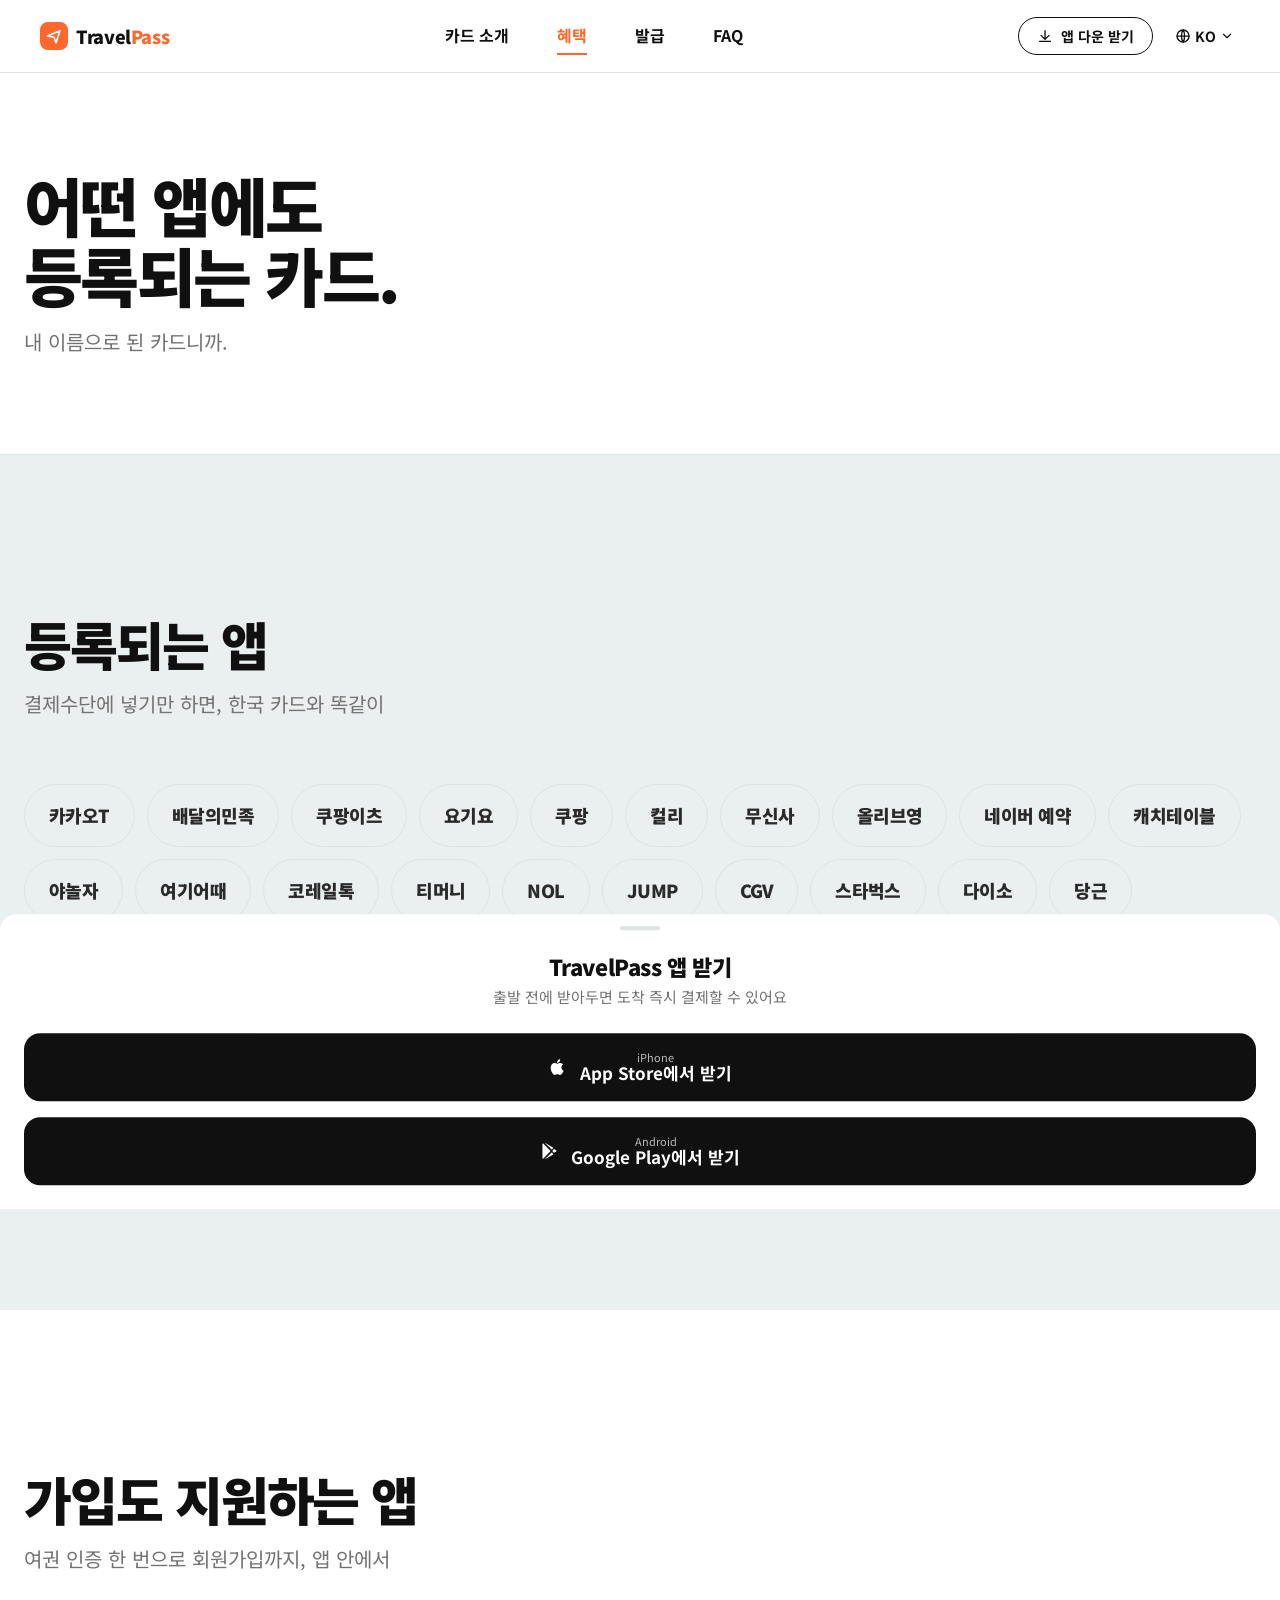
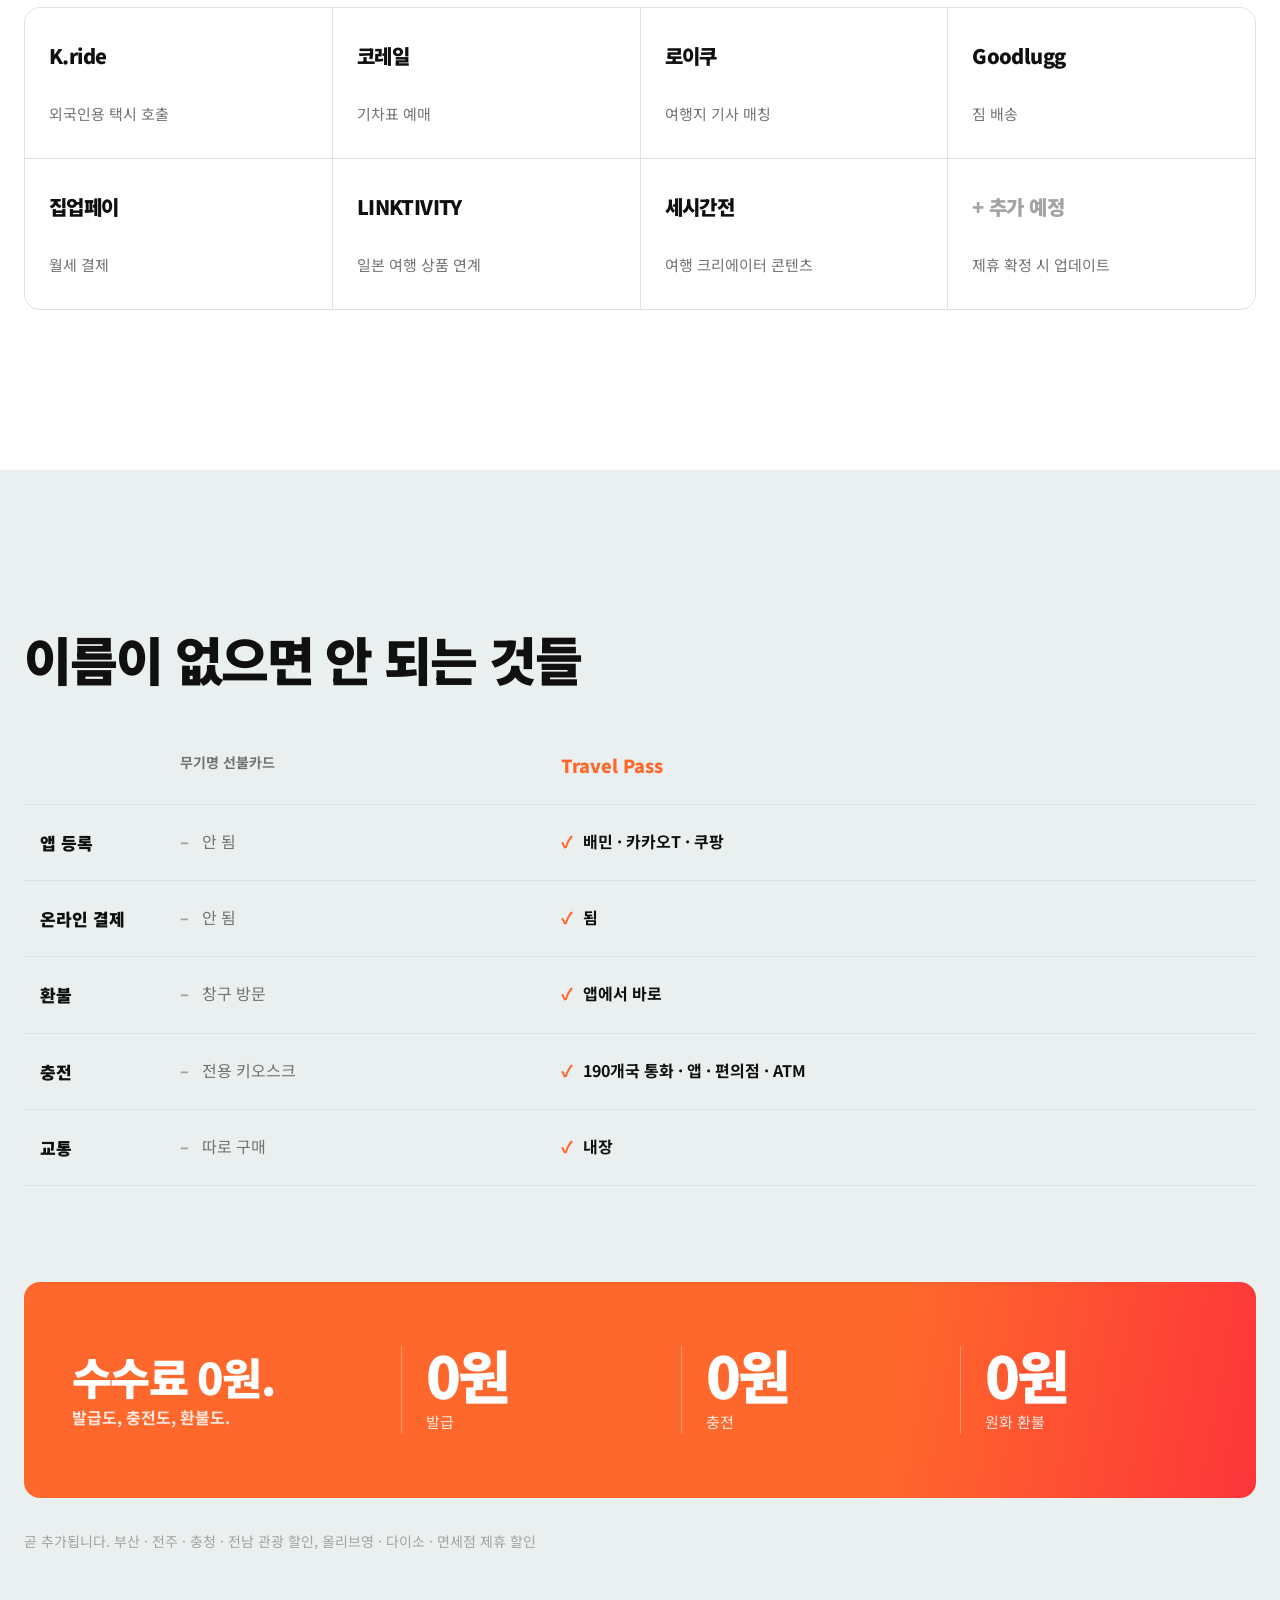
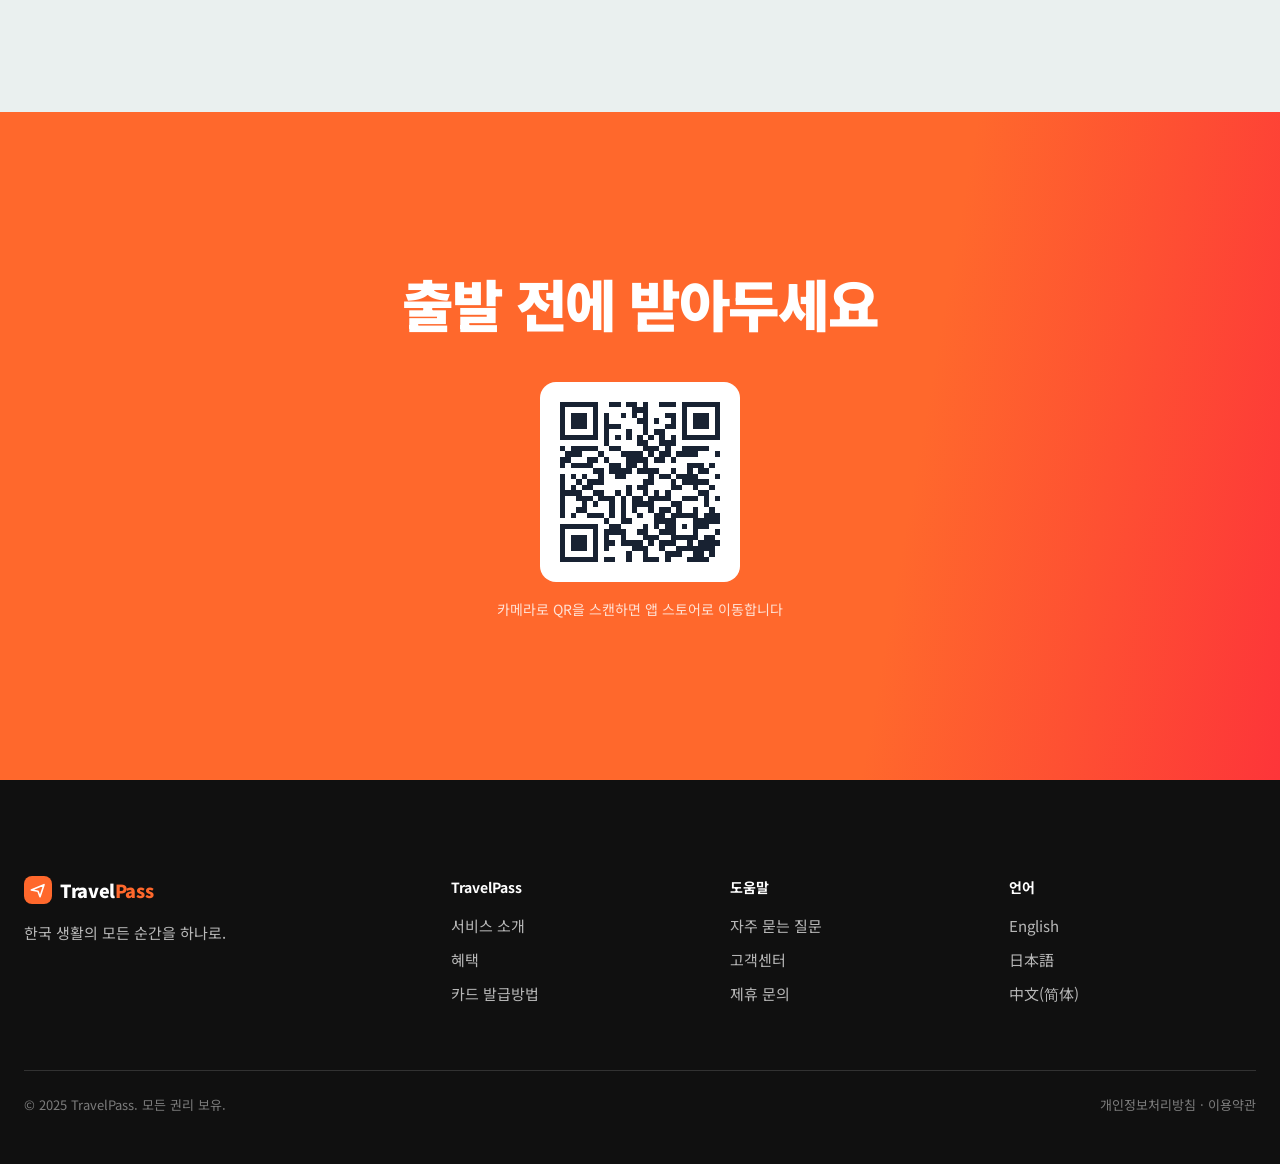
==== commit 35565c5a: "혜택: 등록되는 앱 / 가입도 지원하는 앱 두 갈래로 정리 Co-Authored-By: Claude Fable 5.1 <noreply@anthropic.com>" ====
--- a/benefits.html
+++ b/benefits.html
@@ -85,7 +85,7 @@
 <section class="phead" data-first>
   <div class="wrap">
     <h1>어떤 앱에도<br>등록되는 카드.</h1>
-    <p class="lead">내 이름으로 된 카드니까. 가입까지 필요한 곳은 앱 안에서 한 번에.</p>
+    <p class="lead">내 이름으로 된 카드니까.</p>
   </div>
 </section>
 
@@ -95,7 +95,7 @@
 <section class="bg-cream" id="use">
   <div class="wrap">
     <h2>등록되는 앱</h2>
-    <p class="lead">결제수단에 트래블패스를 넣으면, 한국 카드와 똑같이 결제됩니다</p>
+    <p class="lead">결제수단에 넣기만 하면, 한국 카드와 똑같이</p>
     <div class="wall" aria-label="결제 가능한 한국 앱">
       <span>카카오T</span>
       <span>배달의민족</span>
@@ -128,8 +128,8 @@
 <!-- 가입까지 한 번에 -->
 <section class="bg-white">
   <div class="wrap">
-    <h2>가입까지 한 번에</h2>
-    <p class="lead">여권 인증 한 번으로 제휴 서비스 회원가입까지. 앱 안에서 바로 예약하고 이동합니다</p>
+    <h2>가입도 지원하는 앱</h2>
+    <p class="lead">여권 인증 한 번으로 회원가입까지, 앱 안에서</p>
     <div class="svc" aria-label="앱 연동 서비스">
       <div><b>K.ride</b><span>외국인용 택시 호출</span></div>
       <div><b>코레일</b><span>기차표 예매</span></div>
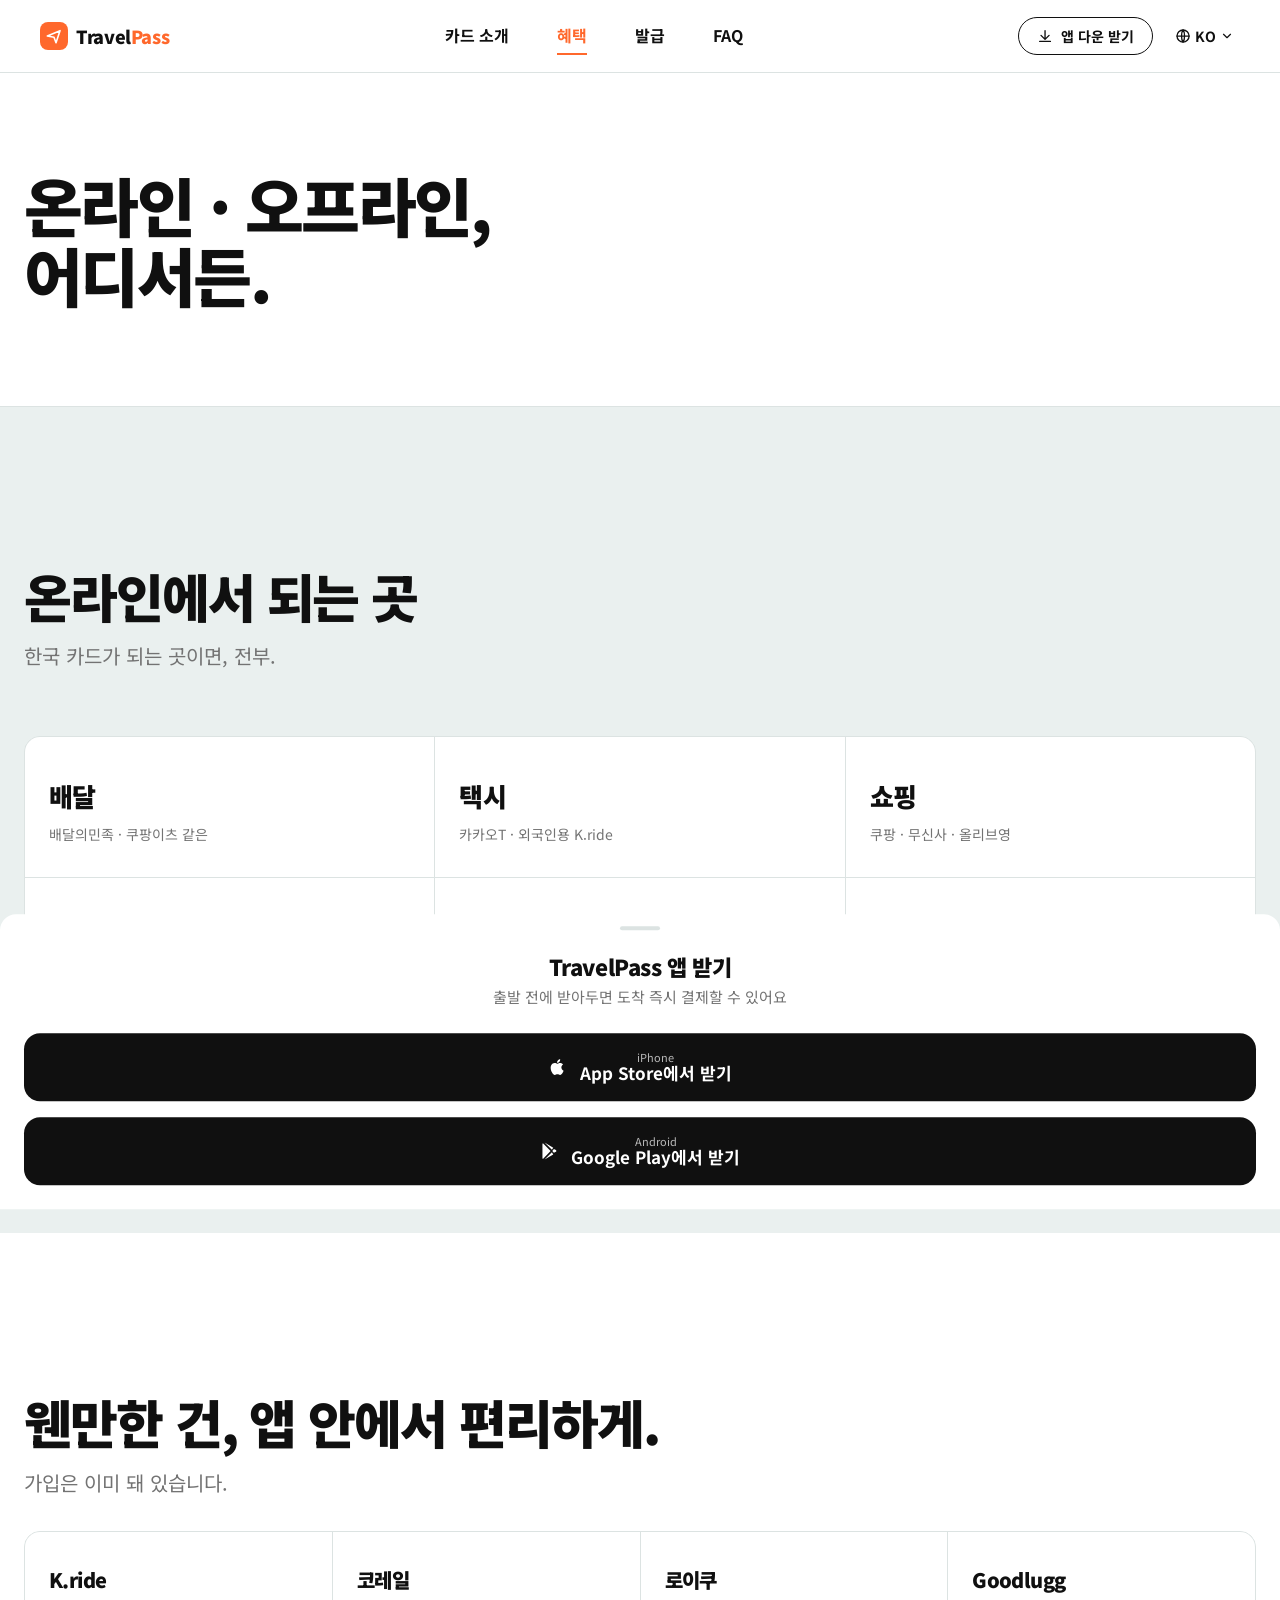
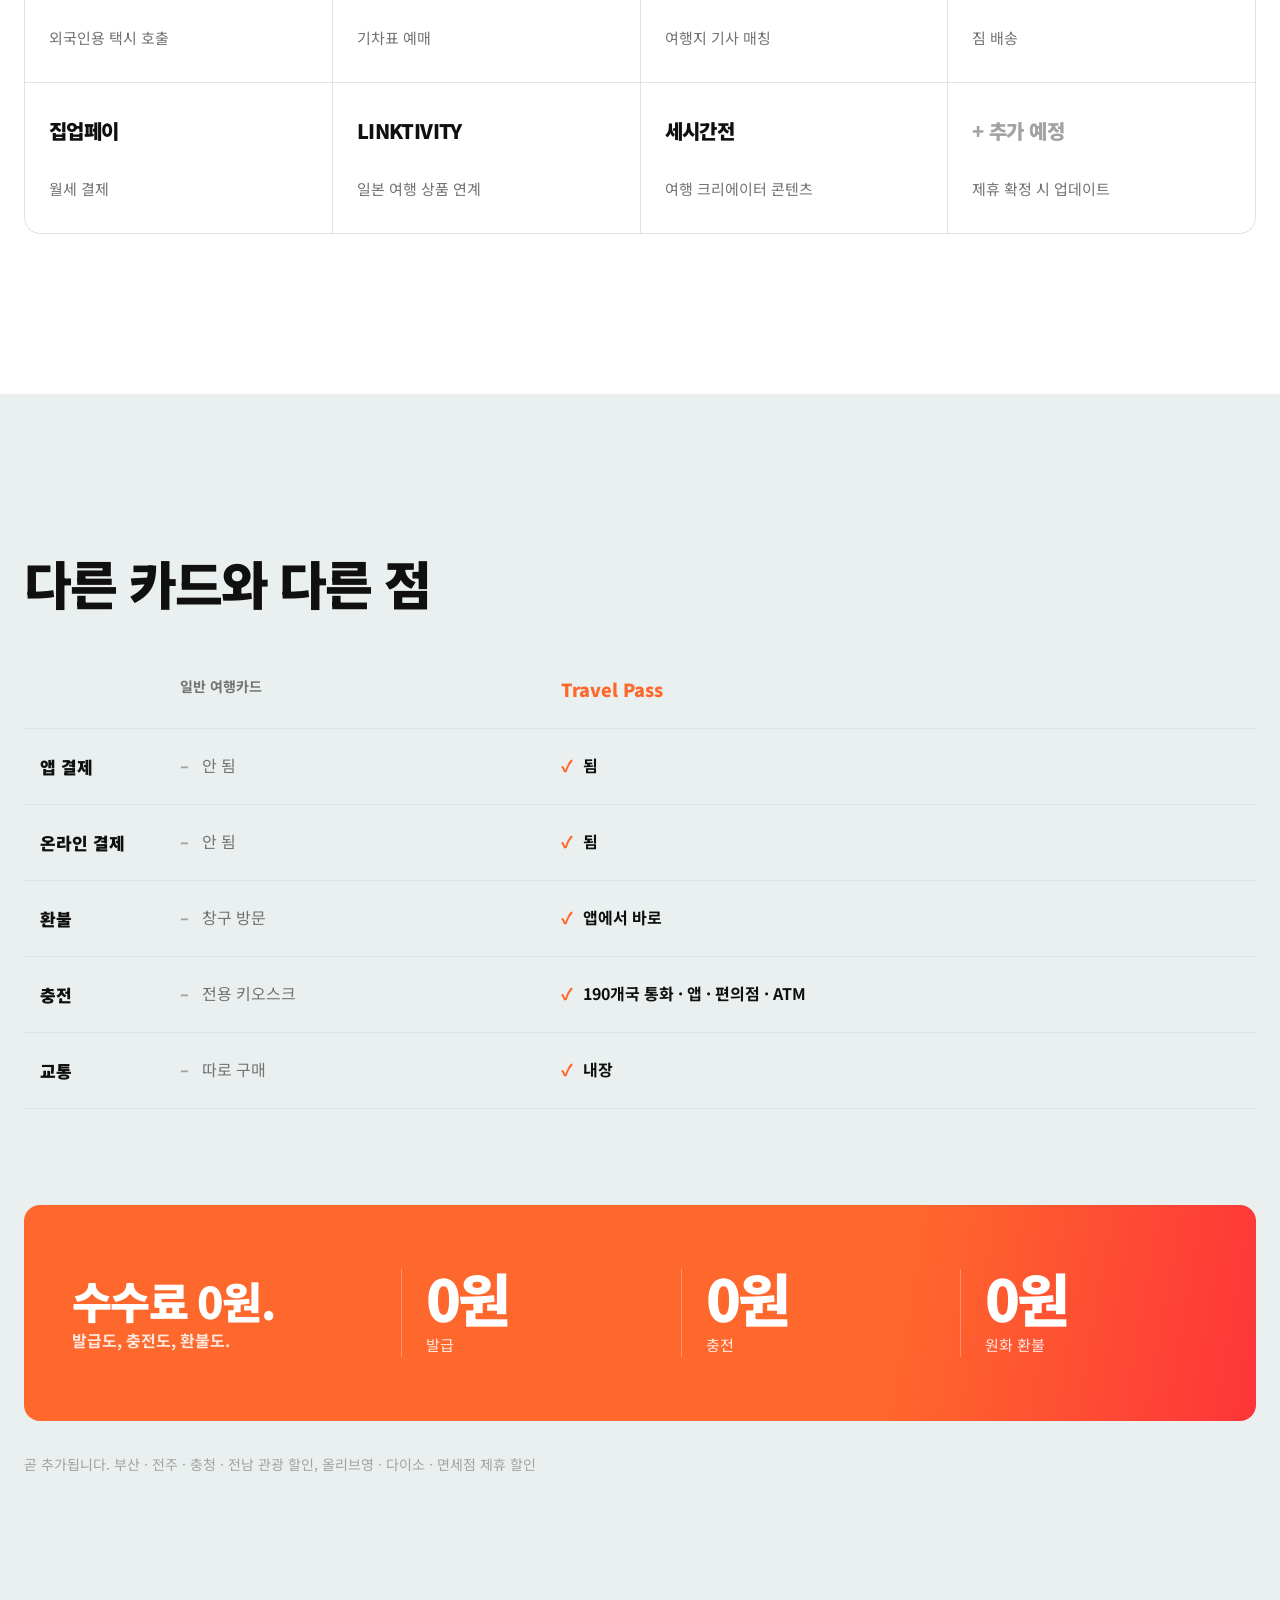
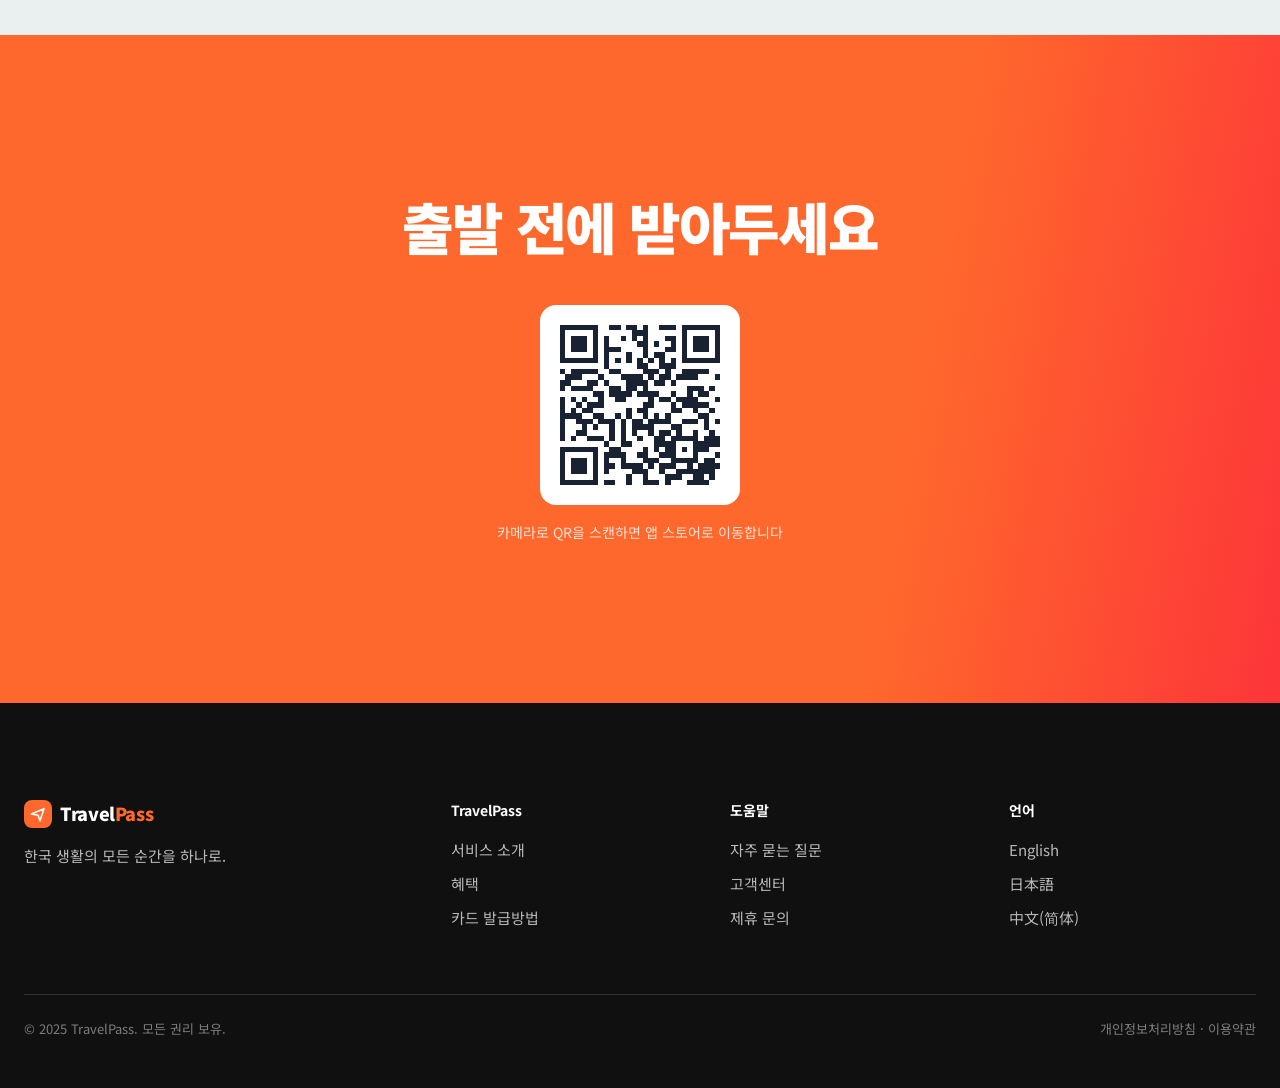
==== commit 9d146ca4: "홈·혜택 v2: 앱 스크린샷 반영, 페이북 톤 정리, 혜택 문구 재편" ====
--- a/benefits.html
+++ b/benefits.html
@@ -6,7 +6,7 @@
 <title>TravelPass | 혜택</title>
 <link rel="preconnect" href="https://fonts.googleapis.com">
 <link href="https://fonts.googleapis.com/css2?family=Noto+Sans+KR:wght@400;700;900&display=swap" rel="stylesheet">
-<link rel="stylesheet" href="assets/site.css?v=27">
+<link rel="stylesheet" href="assets/site.css?v=37">
 </head>
 <body>
 <header>
@@ -41,6 +41,12 @@
   .callout h3{font-size:clamp(24px,3vw,32px)}
   .callout p{color:rgba(255,255,255,.7);margin-top:6px;word-break:keep-all}
   .callout .i{width:48px;height:48px;color:var(--orange);stroke-width:2.5}
+  /* 카테고리 6개 */
+  .cats{display:grid;grid-template-columns:repeat(3,1fr);gap:1px;background:var(--line);border:1px solid var(--line);border-radius:var(--r-surface);overflow:hidden;margin-top:var(--s6)}
+  .cats div{background:var(--white);padding:var(--s4) var(--s3);min-height:140px;display:flex;flex-direction:column;justify-content:flex-end;gap:6px}
+  .cats b{font-size:26px;font-weight:900;letter-spacing:-.03em}
+  .cats span{font-size:14px;color:var(--muted);word-break:keep-all}
+  @media(max-width:860px){.cats{grid-template-columns:repeat(2,1fr)}.cats div{min-height:110px}.cats b{font-size:22px}}
   /* 유명 앱 벽 */
   .wall{display:flex;flex-wrap:wrap;gap:12px;margin-top:var(--s6)}
   .wall span{padding:16px 24px;border:1px solid var(--line);border-radius:var(--r-pill);font-size:18px;font-weight:900;letter-spacing:-.03em;color:var(--ink-2);transition:border-color .2s,color .2s,background .2s}
@@ -84,52 +90,34 @@
 
 <section class="phead" data-first>
   <div class="wrap">
-    <h1>어떤 앱에도<br>등록되는 카드.</h1>
-    <p class="lead">내 이름으로 된 카드니까.</p>
-  </div>
-</section>
-
-
-
-<!-- 등록되는 앱 -->
+    <h1>온라인 · 오프라인,<br>어디서든.</h1>
+  </div>
+</section>
+
+
+
+<!-- 온라인에서 되는 곳 -->
 <section class="bg-cream" id="use">
   <div class="wrap">
-    <h2>등록되는 앱</h2>
-    <p class="lead">결제수단에 넣기만 하면, 한국 카드와 똑같이</p>
-    <div class="wall" aria-label="결제 가능한 한국 앱">
-      <span>카카오T</span>
-      <span>배달의민족</span>
-      <span>쿠팡이츠</span>
-      <span>요기요</span>
-      <span>쿠팡</span>
-      <span>컬리</span>
-      <span>무신사</span>
-      <span>올리브영</span>
-      <span>네이버 예약</span>
-      <span>캐치테이블</span>
-      <span>야놀자</span>
-      <span>여기어때</span>
-      <span>코레일톡</span>
-      <span>티머니</span>
-      <span>NOL</span>
-      <span>JUMP</span>
-      <span>CGV</span>
-      <span>스타벅스</span>
-      <span>다이소</span>
-      <span>당근</span>
-    </div>
-    <div class="callout">
-      <div><h3>여기 없는 앱도 됩니다</h3><p>한국 카드가 되는 곳이면, 트래블패스도 됩니다</p></div>
-      <svg class="i" viewBox="0 0 24 24"><path d="M5 12l5 5L20 7"/></svg>
-    </div>
+    <h2>온라인에서 되는 곳</h2>
+    <p class="lead">한국 카드가 되는 곳이면, 전부.</p>
+    <div class="cats">
+      <div><b>배달</b><span>배달의민족 · 쿠팡이츠 같은</span></div>
+      <div><b>택시</b><span>카카오T · 외국인용 K.ride</span></div>
+      <div><b>쇼핑</b><span>쿠팡 · 무신사 · 올리브영</span></div>
+      <div><b>예약</b><span>숙소 · 식당 · 레저</span></div>
+      <div><b>티켓</b><span>기차 · 공연 · 입장권</span></div>
+      <div><b>매장</b><span>편의점 · 카페 · 백화점 · 시장</span></div>
+    </div>
+    <p class="small soon">※ 앱 회원가입은 각 서비스 정책에 따릅니다. 앱 안에서 바로 되는 서비스는 아래에서.</p>
   </div>
 </section>
 
 <!-- 가입까지 한 번에 -->
 <section class="bg-white">
   <div class="wrap">
-    <h2>가입도 지원하는 앱</h2>
-    <p class="lead">여권 인증 한 번으로 회원가입까지, 앱 안에서</p>
+    <h2>웬만한 건, 앱 안에서 편리하게.</h2>
+    <p class="lead">가입은 이미 돼 있습니다.</p>
     <div class="svc" aria-label="앱 연동 서비스">
       <div><b>K.ride</b><span>외국인용 택시 호출</span></div>
       <div><b>코레일</b><span>기차표 예매</span></div>
@@ -143,14 +131,14 @@
   </div>
 </section>
 
-<!-- 이름이 없으면 안 되는 것들 -->
+<!-- 다른 카드와 다른 점 -->
 <section class="bg-cream cmp">
   <div class="wrap">
-    <h2>이름이 없으면 안 되는 것들</h2>
+    <h2>다른 카드와 다른 점</h2>
     <table>
-      <thead><tr><th scope="col"></th><th scope="col">무기명 선불카드</th><th scope="col" class="us">Travel Pass</th></tr></thead>
+      <thead><tr><th scope="col"></th><th scope="col">일반 여행카드</th><th scope="col" class="us">Travel Pass</th></tr></thead>
       <tbody>
-        <tr><th scope="row">앱 등록</th><td class="them"><span class="no">안 됨</span></td><td class="us"><span class="ok">배민 · 카카오T · 쿠팡</span></td></tr>
+        <tr><th scope="row">앱 결제</th><td class="them"><span class="no">안 됨</span></td><td class="us"><span class="ok">됨</span></td></tr>
         <tr><th scope="row">온라인 결제</th><td class="them"><span class="no">안 됨</span></td><td class="us"><span class="ok">됨</span></td></tr>
         <tr><th scope="row">환불</th><td class="them"><span class="no">창구 방문</span></td><td class="us"><span class="ok">앱에서 바로</span></td></tr>
         <tr><th scope="row">충전</th><td class="them"><span class="no">전용 키오스크</span></td><td class="us"><span class="ok">190개국 통화 · 앱 · 편의점 · ATM</span></td></tr>
--- a/assets/site.css
+++ b/assets/site.css
@@ -104,6 +104,29 @@
 @media(max-width:768px){.marks span{padding:var(--s2) var(--s3);font-size:18px}.marquee-track{animation-duration:30s}}
 @media(prefers-reduced-motion:reduce){.marquee-track{animation:none}.marquee{mask-image:none;-webkit-mask-image:none}.marks{flex-wrap:wrap}}
 
+/* 페이북 톤 실험: 파스텔 배경 + 클레이 아이콘 자리 + 배경 실루엣 */
+.bg-peach{background:#FFF1EA}
+.pb .st{padding-left:80px;min-height:56px}
+.pb .st-n.st-ic{width:56px;height:56px;border:0;background:transparent;box-shadow:none;transition:transform .3s var(--ease),opacity .3s}
+.pb .st.on .st-n.st-ic{transform:scale(1.1)}
+.pb .st.done .st-n.st-ic{opacity:.45}
+.pb .st-bar{left:27px;top:64px;bottom:calc(-1*var(--s4) + 8px)}
+.pb .st h3{line-height:56px}
+.pb .st.on h3{line-height:1.2;padding-top:18px}
+.pb .st.on p{margin-top:2px}
+/* 클레이 아이콘 자리: 파일이 오면 background-image 로 교체. 지금은 색 덩어리 */
+.ic-slot{display:block;width:40px;height:40px;border-radius:12px;background:var(--grad);opacity:.9;position:relative}
+.ic-slot::after{content:"";position:absolute;inset:6px 6px auto auto;width:10px;height:10px;border-radius:50%;background:rgba(255,255,255,.55)}
+.ic-slot[data-icon="passport"]{border-radius:8px 8px 8px 8px;width:30px;height:38px}
+.ic-slot[data-icon="topup"]{border-radius:50%}
+.ic-slot[data-icon="airport"]{clip-path:polygon(50% 0,100% 60%,70% 60%,80% 100%,20% 100%,30% 60%,0 60%);border-radius:0}
+.ic-slot[data-icon="tap"]{width:40px;height:26px;border-radius:6px}
+.pb .st-panel{background:transparent;border:0;box-shadow:none;overflow:visible}
+.pb .bg-mark{position:absolute;right:-6%;bottom:-4%;width:70%;height:auto;fill:#FF682C;opacity:.05;transform:rotate(-12deg);pointer-events:none}
+.pb .st-shot .device{border-color:transparent;box-shadow:0 32px 64px rgba(16,16,16,.16)}
+.pb .st-final{border-radius:var(--r-surface)}
+@media(max-width:860px){.pb .st{padding-left:68px}.pb .st-n.st-ic{width:48px;height:48px}.pb .st h3{line-height:48px}}
+
 /* 자동 진행 스테퍼 (발급 → 수령): 왼쪽 세로 스테퍼 + 오른쪽 화면 패널 */
 .stepper{display:grid;grid-template-columns:1fr 1fr;gap:var(--s7);align-items:center}
 .st-track{list-style:none;margin-top:var(--s6);display:grid;gap:var(--s4)}
@@ -179,6 +202,14 @@
 .who{text-align:center;margin-top:var(--s4)}
 @media(max-width:860px){.specs{grid-template-columns:1fr 1fr}.specs div{border-bottom:1px solid var(--line)}.specs div:nth-child(2n){border-right:0}.specs div:nth-last-child(-n+2){border-bottom:0}}
 
+/* 원형 오브젝트 (WOWPASS식): 통화 · 결제수단을 같은 원 틀에 */
+.orb{width:var(--size,140px);height:var(--size,140px);border-radius:50%;display:grid;place-items:center;font-weight:900;letter-spacing:-.04em;font-size:calc(var(--size,140px)*.38);box-shadow:0 20px 48px rgba(16,16,16,.10);transition:transform .3s var(--ease)}
+.orb:hover{transform:scale(1.05)}
+.orb-ink{background:var(--grad);color:#fff;box-shadow:0 24px 56px rgba(255,104,44,.35)}
+.orb-light{background:var(--cream);color:var(--ink)}
+.orb-white{background:#fff;color:var(--ink);font-size:calc(var(--size,140px)*.16);border:1px solid var(--line)}
+@media(max-width:860px){.orbit .orb{--size:88px!important}.orb-white{font-size:12px}}
+
 /* 통화 동전 (CSS 3D, Y축 회전) */
 .coins{display:flex;justify-content:center;gap:var(--s5);perspective:1200px;margin-bottom:var(--s7)}
 .coins:hover .coin{animation-play-state:paused}
@@ -220,6 +251,14 @@
 @media(prefers-reduced-motion:reduce){.carousel .device img.slide{transition:none}}
 
 /* 교통 띠: 문구 + 단말기 태그 장면 */
+.statement{position:relative;overflow:hidden}
+.statement .wrap{position:relative;z-index:1}
+.bg-mark-train{position:absolute;left:-4%;bottom:-12%;width:44%;height:auto;fill:#FF682C;opacity:.08;transform:rotate(-8deg);pointer-events:none}
+@media(max-width:860px){.bg-mark-train{width:80%;left:-20%;bottom:auto;top:-6%;opacity:.06}}
+/* 단말기 다듬기 */
+.t-screen,.t-pad{border-radius:24px;border-color:#2A2A2A}
+.t-screen{background:linear-gradient(180deg,#262626,#181818)}
+.t-pad{background:#1F1F1F}
 .statement h2{font-size:clamp(40px,5.6vw,72px);letter-spacing:-.05em}
 .statement .lead{font-size:clamp(18px,2vw,22px)}
 .tap{position:relative;width:min(100%,420px);height:440px;margin:0 auto}
@@ -283,6 +322,7 @@
 .device .screen{width:100%;height:100%;border-radius:calc(var(--r-device) - 10px);overflow:hidden;background:var(--cream);position:relative}
 .device img{width:100%;height:100%;object-fit:cover;object-position:top;opacity:0}
 .device img.ok{opacity:1}
+.device img.ok + .ph{display:none}
 .device .ph{position:absolute;inset:0;display:flex;flex-direction:column;align-items:center;justify-content:center;gap:var(--s1);text-align:center;padding:var(--s3);color:var(--muted);font-size:13px;border:1px dashed var(--line);border-radius:inherit;margin:var(--s2)}
 .device .ph b{font-size:14px;color:var(--ink)}
 .device .ph code{font-size:11px;background:var(--white);padding:2px 6px;border-radius:4px;border:1px solid var(--line)}
@@ -300,6 +340,14 @@
 .dtxt p{font-size:18px;word-break:keep-all;max-width:22em}
 .dshot{position:relative}
 .dshot .device{position:absolute;left:50%;top:48px;translate:-50% 0;width:260px;box-shadow:0 24px 64px rgba(0,0,0,.25)}
+/* 파스텔 5색 (임시. 디자이너 확정 전) + 카드별 배경 실루엣 */
+.p-wallet{background:#FFF1EA}.p-pay{background:#FFF7DB}.p-travel{background:#EAF3FF}.p-living{background:#E9F7F1}.p-transit{background:#EEF0F3}
+.dcard[class*="p-"]{color:var(--ink)}
+.dcard[class*="p-"] .dtxt p{color:var(--muted)}
+.dcard[class*="p-"] .dtxt h3{font-size:clamp(30px,3.2vw,44px)}
+.dmark{position:absolute;right:-6%;top:-6%;width:62%;height:auto;fill:var(--orange);opacity:.07;transform:rotate(-8deg);pointer-events:none}
+.p-travel .dmark{fill:#3B82F6}.p-living .dmark{fill:#10B981}.p-transit .dmark{fill:#101010}
+.dcard[class*="p-"] .device{box-shadow:0 24px 64px rgba(16,16,16,.18)}
 .t-ink{background:var(--ink);color:#fff}
 .t-ink .dtxt p{color:rgba(255,255,255,.7)}
 .t-grad{background:var(--grad);color:#fff}
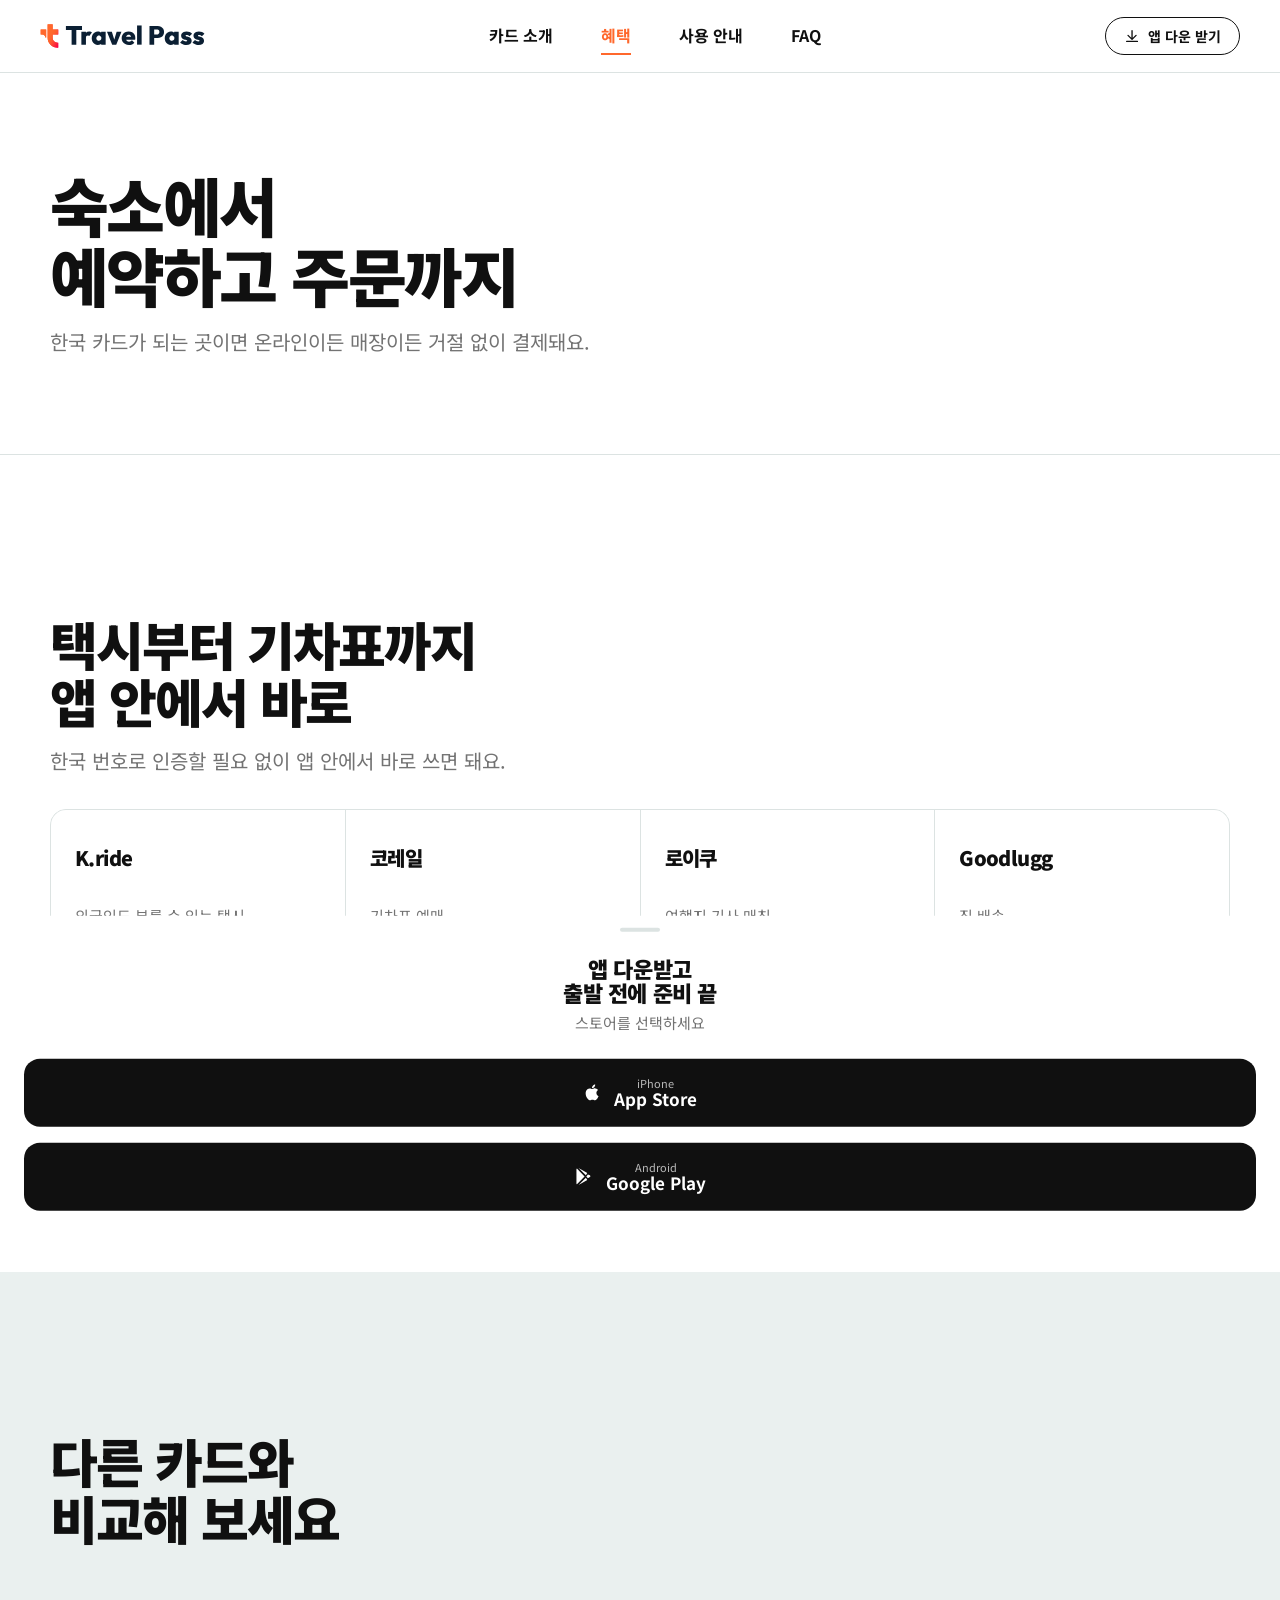
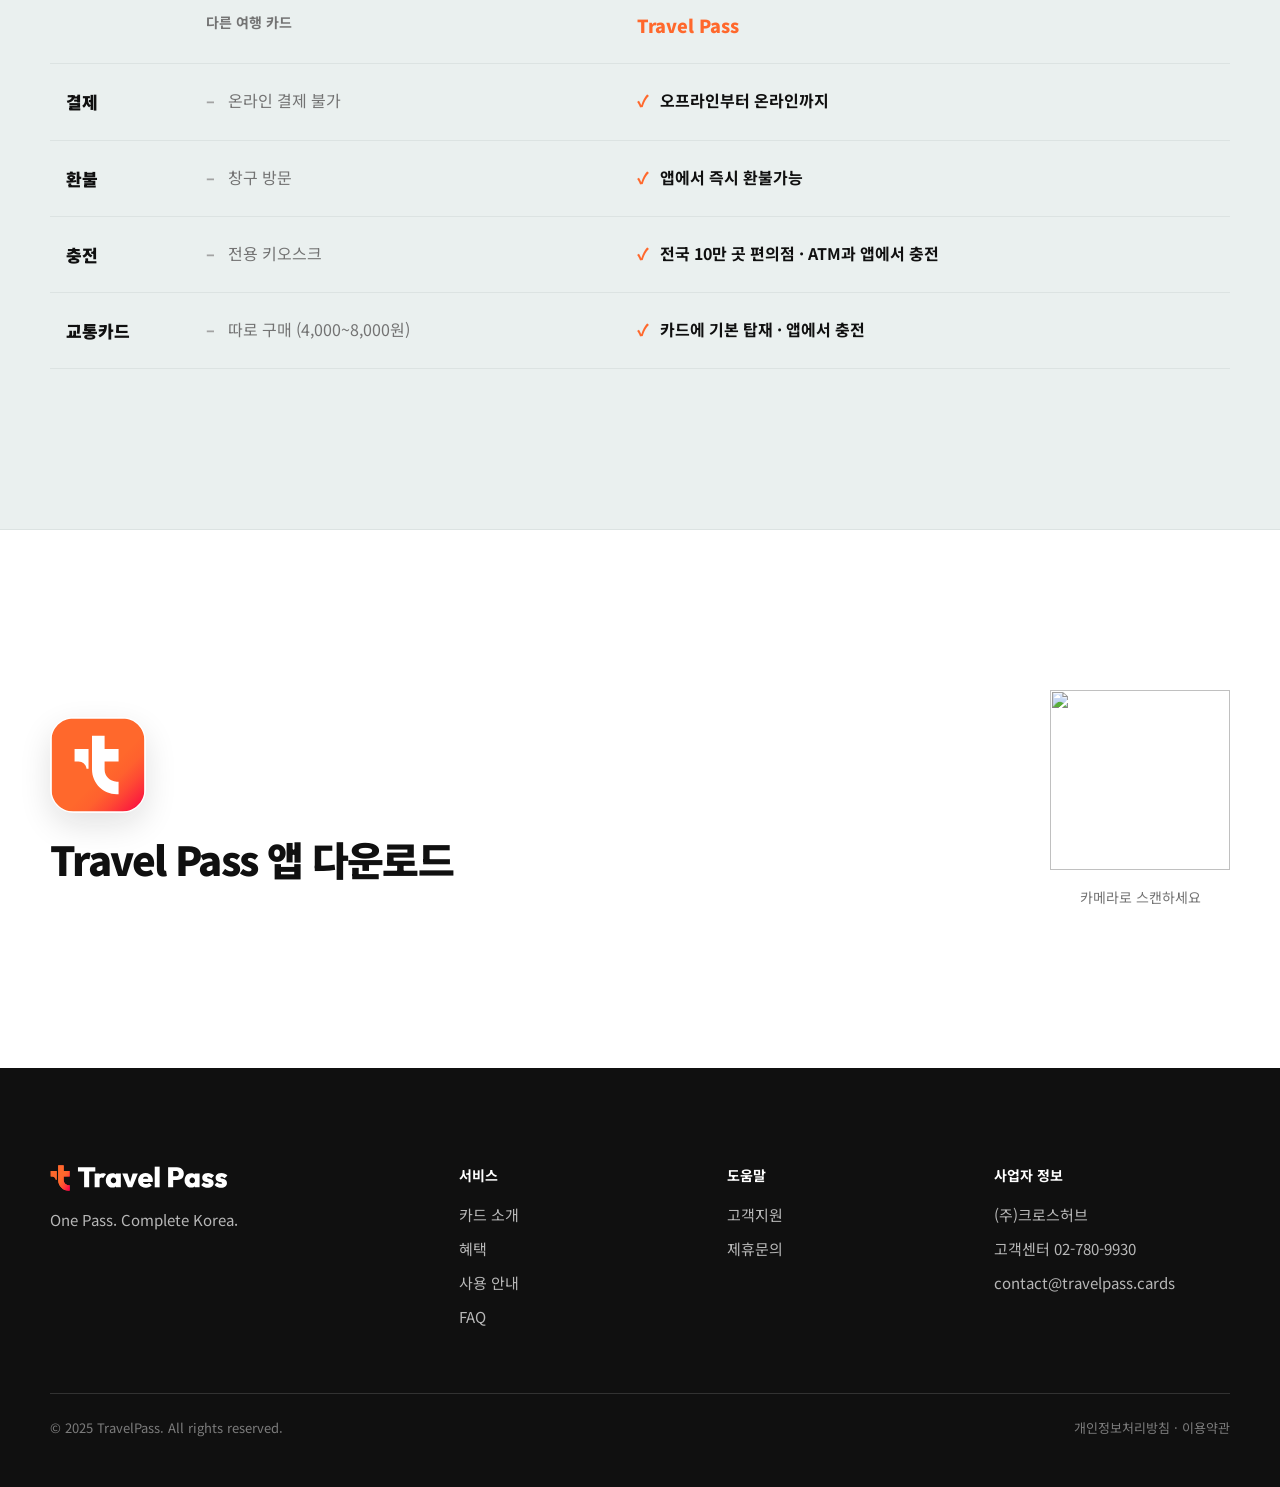
==== commit 678915f8: "카드 소개·혜택 v3: 토스 톤 문구 + 히어로 카드형 레이아웃 + 공식 로고 + QR 단일화" ====
--- a/benefits.html
+++ b/benefits.html
@@ -4,235 +4,50 @@
 <meta charset="UTF-8">
 <meta name="viewport" content="width=device-width, initial-scale=1.0">
 <title>TravelPass | 혜택</title>
+<link rel="icon" href="assets/app-icon-color.svg">
 <link rel="preconnect" href="https://fonts.googleapis.com">
 <link href="https://fonts.googleapis.com/css2?family=Noto+Sans+KR:wght@400;700;900&display=swap" rel="stylesheet">
-<link rel="stylesheet" href="assets/site.css?v=37">
+<link rel="stylesheet" href="assets/site.css?v=38">
+<style>body{margin:0} .tp .logo img{height:26px;width:auto} .tp footer .logo img{height:28px} .tp footer ul li{color:rgba(255,255,255,.7)}</style>
 </head>
 <body>
+<div class="tp">
 <header>
   <div class="wrap">
-    <a class="logo" href="card-intro.html"><span class="mark"><svg class="i" viewBox="0 0 24 24"><path d="M2 12l19-8-6 18-3-8-10-2z"/></svg></span><span>Travel<em>Pass</em></span></a>
-    <nav aria-label="주요 메뉴"><ul>
-      <li><a href="card-intro.html">카드 소개</a></li>
-      <li><a href="benefits.html" class="active">혜택</a></li>
-      <li><a href="#">발급</a></li>
-      <li><a href="faq.html">FAQ</a></li>
-    </ul></nav>
+    <a class="logo" href="card-intro.html"><img src="assets/logo-compact.svg" alt="Travel Pass" width="165" height="26"></a>
+    <nav aria-label="주요 메뉴"><ul><li><a href="card-intro.html">카드 소개</a></li><li><a href="benefits.html" class="active">혜택</a></li><li><a href="#">사용 안내</a></li><li><a href="faq.html">FAQ</a></li></ul></nav>
     <div class="hright">
-      <button class="btn btn-outline btn-sm" data-dl><svg class="i" viewBox="0 0 24 24"><path d="M12 4v12M6 11l6 6 6-6M4 20h16"/></svg> 앱 다운 받기</button>
-      <button class="lang" aria-label="언어 선택"><svg class="i" viewBox="0 0 24 24"><circle cx="12" cy="12" r="9"/><path d="M3 12h18M12 3c3 3.5 3 14.5 0 18M12 3c-3 3.5-3 14.5 0 18"/></svg> KO <svg class="i" viewBox="0 0 24 24" style="width:1em;height:1em"><path d="M6 9l6 6 6-6"/></svg></button>
-      <button class="burger" aria-label="메뉴 열기" data-menu><svg class="i" viewBox="0 0 24 24"><path d="M4 7h16M4 12h16M4 17h16"/></svg></button>
+      <button class="btn btn-outline btn-sm" data-dl="1"><svg class="i" viewBox="0 0 24 24"><path d="M12 4v12M6 11l6 6 6-6M4 20h16"/></svg> 앱 다운 받기</button>
+      <button class="burger" aria-label="메뉴 열기" data-menu="1"><svg class="i" viewBox="0 0 24 24"><path d="M4 7h16M4 12h16M4 17h16"/></svg></button>
     </div>
   </div>
 </header>
 
-<style>
-  .phead{background:var(--white);padding:var(--s7) 0 0;border-bottom:1px solid var(--line)}
-  .phead h1{font-size:clamp(36px,5vw,64px)}
-  .phead{padding-bottom:var(--s7)}
-  /* 사용처 */
-  .ulist{margin-top:var(--s6);border-top:1px solid var(--line)}
-  .urow{display:grid;grid-template-columns:200px 1fr 1fr;gap:var(--s4);align-items:baseline;padding:var(--s4) 0;border-bottom:1px solid var(--line)}
-  .urow h3{font-size:24px}
-  .brands{display:flex;flex-wrap:wrap;gap:var(--s1) var(--s3);font-weight:900;font-size:18px;letter-spacing:-.02em;color:var(--ink-2)}
-  .urow p{color:var(--muted);font-size:16px;word-break:keep-all}
-  @media(max-width:860px){.urow{grid-template-columns:1fr;gap:var(--s1)}.brands{font-size:16px}}
-  .callout{margin-top:var(--s6);background:var(--ink);color:#fff;border-radius:var(--r-surface);padding:var(--s5);display:flex;justify-content:space-between;align-items:center;gap:var(--s4);flex-wrap:wrap}
-  .callout h3{font-size:clamp(24px,3vw,32px)}
-  .callout p{color:rgba(255,255,255,.7);margin-top:6px;word-break:keep-all}
-  .callout .i{width:48px;height:48px;color:var(--orange);stroke-width:2.5}
-  /* 카테고리 6개 */
-  .cats{display:grid;grid-template-columns:repeat(3,1fr);gap:1px;background:var(--line);border:1px solid var(--line);border-radius:var(--r-surface);overflow:hidden;margin-top:var(--s6)}
-  .cats div{background:var(--white);padding:var(--s4) var(--s3);min-height:140px;display:flex;flex-direction:column;justify-content:flex-end;gap:6px}
-  .cats b{font-size:26px;font-weight:900;letter-spacing:-.03em}
-  .cats span{font-size:14px;color:var(--muted);word-break:keep-all}
-  @media(max-width:860px){.cats{grid-template-columns:repeat(2,1fr)}.cats div{min-height:110px}.cats b{font-size:22px}}
-  /* 유명 앱 벽 */
-  .wall{display:flex;flex-wrap:wrap;gap:12px;margin-top:var(--s6)}
-  .wall span{padding:16px 24px;border:1px solid var(--line);border-radius:var(--r-pill);font-size:18px;font-weight:900;letter-spacing:-.03em;color:var(--ink-2);transition:border-color .2s,color .2s,background .2s}
-  .wall span:hover{border-color:var(--orange);color:var(--orange);background:var(--orange-soft)}
-  @media(max-width:600px){.wall span{padding:12px 16px;font-size:15px}}
-  /* 앱 연동 서비스 */
-  .svc{display:grid;grid-template-columns:repeat(4,1fr);gap:1px;background:var(--line);border:1px solid var(--line);border-radius:var(--r-surface);overflow:hidden;margin-top:var(--s4)}
-  .svc div{background:var(--white);padding:var(--s4) var(--s3);min-height:150px;display:flex;flex-direction:column;justify-content:space-between;transition:background .2s}
-  .svc div:hover{background:var(--orange-soft)}
-  .svc b{font-size:20px;font-weight:900;letter-spacing:-.03em;color:var(--ink)}
-  .svc span{font-size:15px;color:var(--muted);word-break:keep-all;margin-top:var(--s2)}
-  @media(max-width:860px){.svc{grid-template-columns:repeat(2,1fr)}.svc div{min-height:120px}}
-  /* 혜택 */
-  .zero{margin-top:var(--s7);border-radius:var(--r-surface);background:var(--grad);color:#fff;padding:var(--s6) var(--s5);display:grid;grid-template-columns:1.2fr 1fr 1fr 1fr;gap:var(--s4);align-items:center}
-  .zero h3{font-size:clamp(28px,3.4vw,44px);letter-spacing:-.04em}
-  .zero h3 small{display:block;font-size:16px;font-weight:700;opacity:.85;margin-top:var(--s1);letter-spacing:0}
-  .zero div{border-left:1px solid rgba(255,255,255,.3);padding-left:var(--s3)}
-  .zero b{display:block;font-size:clamp(36px,4.5vw,64px);font-weight:900;letter-spacing:-.05em;line-height:1}
-  .zero span{display:block;font-size:15px;opacity:.85;margin-top:6px}
-  @media(max-width:860px){.zero{grid-template-columns:1fr 1fr;padding:var(--s4)}.zero h3{grid-column:1/-1}.zero div{border-left:0;padding-left:0;border-top:1px solid rgba(255,255,255,.3);padding-top:var(--s2)}}
-  .soon{margin-top:var(--s4);color:var(--muted-2)}
-  .bhead{margin-top:var(--s7);display:flex;justify-content:space-between;align-items:flex-end;gap:var(--s3);flex-wrap:wrap}
-  .bhead h3{font-size:clamp(24px,2.8vw,32px)}
-  .bhead p{color:var(--muted);margin-top:4px}
-  .regions{display:grid;grid-template-columns:repeat(4,1fr);gap:var(--s2);margin-top:var(--s4)}
-  .region{background:var(--white);border:1px solid var(--line);border-radius:var(--r-surface);padding:var(--s4) var(--s3);min-height:170px;display:flex;flex-direction:column;justify-content:space-between;transition:border-color .2s,transform .2s}
-  .region:hover{border-color:var(--orange);transform:translateY(-3px)}
-  .region b{font-size:32px;font-weight:900;letter-spacing:-.04em}
-  .region span{font-size:15px;color:var(--muted);word-break:keep-all}
-  .region .tag{font-size:12px;font-weight:700;color:var(--orange);margin-bottom:var(--s1)}
-  @media(max-width:860px){.regions{grid-template-columns:1fr 1fr}.region{min-height:140px}.region b{font-size:26px}}
-  .partners{display:flex;margin-top:var(--s4);border-top:1px solid var(--line);border-bottom:1px solid var(--line)}
-  .partners span{flex:1;padding:var(--s4) var(--s2);text-align:center;font-size:24px;font-weight:900;letter-spacing:-.03em;color:var(--ink-2);border-right:1px solid var(--line)}
-  .partners span:last-child{border-right:0}
-  .partners small{display:block;font-size:13px;font-weight:400;color:var(--muted-2);letter-spacing:0;margin-top:4px}
-  @media(max-width:600px){.partners{flex-direction:column}.partners span{border-right:0;border-bottom:1px solid var(--line)}.partners span:last-child{border-bottom:0}}
-  .bcta{margin-top:var(--s7);text-align:center;padding:var(--s6) var(--s4);border-top:1px solid var(--line)}
-  .bcta h3{font-size:clamp(26px,3.4vw,36px);margin-bottom:var(--s1)}
-  .bcta p{color:var(--muted);margin-bottom:var(--s4)}
-</style>
-
-<section class="phead" data-first>
-  <div class="wrap">
-    <h1>온라인 · 오프라인,<br>어디서든.</h1>
-  </div>
-</section>
-
-
-
-<!-- 온라인에서 되는 곳 -->
-<section class="bg-cream" id="use">
-  <div class="wrap">
-    <h2>온라인에서 되는 곳</h2>
-    <p class="lead">한국 카드가 되는 곳이면, 전부.</p>
-    <div class="cats">
-      <div><b>배달</b><span>배달의민족 · 쿠팡이츠 같은</span></div>
-      <div><b>택시</b><span>카카오T · 외국인용 K.ride</span></div>
-      <div><b>쇼핑</b><span>쿠팡 · 무신사 · 올리브영</span></div>
-      <div><b>예약</b><span>숙소 · 식당 · 레저</span></div>
-      <div><b>티켓</b><span>기차 · 공연 · 입장권</span></div>
-      <div><b>매장</b><span>편의점 · 카페 · 백화점 · 시장</span></div>
-    </div>
-    <p class="small soon">※ 앱 회원가입은 각 서비스 정책에 따릅니다. 앱 안에서 바로 되는 서비스는 아래에서.</p>
-  </div>
-</section>
-
-<!-- 가입까지 한 번에 -->
-<section class="bg-white">
-  <div class="wrap">
-    <h2>웬만한 건, 앱 안에서 편리하게.</h2>
-    <p class="lead">가입은 이미 돼 있습니다.</p>
-    <div class="svc" aria-label="앱 연동 서비스">
-      <div><b>K.ride</b><span>외국인용 택시 호출</span></div>
-      <div><b>코레일</b><span>기차표 예매</span></div>
-      <div><b>로이쿠</b><span>여행지 기사 매칭</span></div>
-      <div><b>Goodlugg</b><span>짐 배송</span></div>
-      <div><b>집업페이</b><span>월세 결제</span></div>
-      <div><b>LINKTIVITY</b><span>일본 여행 상품 연계</span></div>
-      <div><b>세시간전</b><span>여행 크리에이터 콘텐츠</span></div>
-      <div><b style="color:var(--muted-2)">+ 추가 예정</b><span>제휴 확정 시 업데이트</span></div>
-    </div>
-  </div>
-</section>
-
-<!-- 다른 카드와 다른 점 -->
-<section class="bg-cream cmp">
-  <div class="wrap">
-    <h2>다른 카드와 다른 점</h2>
-    <table>
-      <thead><tr><th scope="col"></th><th scope="col">일반 여행카드</th><th scope="col" class="us">Travel Pass</th></tr></thead>
-      <tbody>
-        <tr><th scope="row">앱 결제</th><td class="them"><span class="no">안 됨</span></td><td class="us"><span class="ok">됨</span></td></tr>
-        <tr><th scope="row">온라인 결제</th><td class="them"><span class="no">안 됨</span></td><td class="us"><span class="ok">됨</span></td></tr>
-        <tr><th scope="row">환불</th><td class="them"><span class="no">창구 방문</span></td><td class="us"><span class="ok">앱에서 바로</span></td></tr>
-        <tr><th scope="row">충전</th><td class="them"><span class="no">전용 키오스크</span></td><td class="us"><span class="ok">190개국 통화 · 앱 · 편의점 · ATM</span></td></tr>
-        <tr><th scope="row">교통</th><td class="them"><span class="no">따로 구매</span></td><td class="us"><span class="ok">내장</span></td></tr>
-      </tbody>
-    </table>
-
-    <div class="zero">
-      <h3>수수료 0원.<small>발급도, 충전도, 환불도.</small></h3>
-      <div><b>0원</b><span>발급</span></div>
-      <div><b>0원</b><span>충전</span></div>
-      <div><b>0원</b><span>원화 환불</span></div>
-    </div>
-
-    <p class="small soon">곧 추가됩니다. 부산 · 전주 · 충청 · 전남 관광 할인, 올리브영 · 다이소 · 면세점 제휴 할인</p>
-  </div>
-</section>
-
-<!-- 다운로드 띠: 데스크톱 QR / 모바일 딥링크 -->
-<div class="band bg-orange dl" id="download">
-  <div class="wrap reveal">
-    <h2>출발 전에 받아두세요</h2>
-        <div class="cta only-d">
-      <div class="qr" data-qr></div>
-      <span class="small" style="color:rgba(255,255,255,.8)">카메라로 QR을 스캔하면 앱 스토어로 이동합니다</span>
-    </div>
-    <div class="cta only-m">
-      <div class="store-row">
-        <a class="store light" href="#" data-store="ios"><svg class="i" viewBox="0 0 24 24" style="fill:currentColor;stroke:none"><path d="M16.4 12.6c0-2.4 2-3.6 2.1-3.7-1.1-1.7-2.9-1.9-3.5-1.9-1.5-.2-2.9.9-3.7.9-.8 0-1.9-.9-3.2-.8-1.6 0-3.1 1-4 2.4-1.7 3-.4 7.3 1.2 9.7.8 1.2 1.8 2.5 3.1 2.4 1.2 0 1.7-.8 3.2-.8s1.9.8 3.2.8c1.3 0 2.2-1.2 3-2.4.9-1.4 1.3-2.7 1.3-2.8 0 0-2.6-1-2.7-3.8zM14 5.4c.7-.8 1.1-2 1-3.1-1 0-2.2.7-2.9 1.5-.6.7-1.2 1.9-1 3 1.1.1 2.2-.6 2.9-1.4z"/></svg><span><small>iPhone</small>App Store에서 받기</span></a>
-        <a class="store light" href="#" data-store="android"><svg class="i" viewBox="0 0 24 24" style="fill:currentColor;stroke:none"><path d="M3.6 2.3 13 12l-9.4 9.7c-.4-.2-.6-.7-.6-1.2V3.5c0-.5.2-1 .6-1.2zm11 8.2L5.6 1.6l10.7 6.2-1.7 2.7zm0 3 1.7 2.7L5.6 22.4l9-8.9zm4.9-2.9c.8.5.8 1.7 0 2.2l-2.4 1.4-2-2.3 2-2.3 2.4 1z"/></svg><span><small>Android</small>Google Play에서 받기</span></a>
-      </div>
-    </div>
-  </div>
-</div>
-<!-- 우하단 QR (데스크톱) -->
-<div class="fab" aria-label="앱 다운로드 QR"><div class="qr" data-qr></div><b>앱 다운로드</b><small>카메라로 스캔하세요</small></div>
-<!-- 최하단 고정 바 (모바일) -->
-<div class="mbar"><button class="btn btn-primary" data-dl><svg class="i" viewBox="0 0 24 24"><path d="M12 4v12M6 11l6 6 6-6M4 20h16"/></svg> 앱 다운로드</button></div>
-
-<div class="ov" data-close></div>
-
-<div class="modal" role="dialog" aria-modal="true" aria-label="앱 다운로드">
-  <button class="x" data-close aria-label="닫기"><svg class="i" viewBox="0 0 24 24"><path d="M6 6l12 12M18 6L6 18"/></svg></button>
-  <h3>QR을 스캔하세요</h3>
-  <p>휴대폰 카메라로 스캔하면<br>앱 스토어로 바로 이동합니다</p>
-  <div class="qr" data-qr></div>
-  <div class="small">아이폰 · 안드로이드 모두 지원</div>
-</div>
-
-<div class="sheet" role="dialog" aria-modal="true" aria-label="앱 다운로드">
-  <div class="grip"></div>
-  <h3>TravelPass 앱 받기</h3>
-  <p>출발 전에 받아두면 도착 즉시 결제할 수 있어요</p>
-  <div class="store-row">
-    <a class="store" href="#" data-store="ios"><svg class="i" viewBox="0 0 24 24" style="fill:currentColor;stroke:none"><path d="M16.4 12.6c0-2.4 2-3.6 2.1-3.7-1.1-1.7-2.9-1.9-3.5-1.9-1.5-.2-2.9.9-3.7.9-.8 0-1.9-.9-3.2-.8-1.6 0-3.1 1-4 2.4-1.7 3-.4 7.3 1.2 9.7.8 1.2 1.8 2.5 3.1 2.4 1.2 0 1.7-.8 3.2-.8s1.9.8 3.2.8c1.3 0 2.2-1.2 3-2.4.9-1.4 1.3-2.7 1.3-2.8 0 0-2.6-1-2.7-3.8zM14 5.4c.7-.8 1.1-2 1-3.1-1 0-2.2.7-2.9 1.5-.6.7-1.2 1.9-1 3 1.1.1 2.2-.6 2.9-1.4z"/></svg><span><small>iPhone</small>App Store에서 받기</span></a>
-        <a class="store" href="#" data-store="android"><svg class="i" viewBox="0 0 24 24" style="fill:currentColor;stroke:none"><path d="M3.6 2.3 13 12l-9.4 9.7c-.4-.2-.6-.7-.6-1.2V3.5c0-.5.2-1 .6-1.2zm11 8.2L5.6 1.6l10.7 6.2-1.7 2.7zm0 3 1.7 2.7L5.6 22.4l9-8.9zm4.9-2.9c.8.5.8 1.7 0 2.2l-2.4 1.4-2-2.3 2-2.3 2.4 1z"/></svg><span><small>Android</small>Google Play에서 받기</span></a>
-  </div>
-</div>
+<section class="phead" data-first="1"><div class="wrap"><h1>숙소에서<br>예약하고 주문까지</h1><p class="lead">한국 카드가 되는 곳이면 온라인이든 매장이든 거절 없이 결제돼요.</p></div></section><section class="bg-white" id="use"><div class="wrap"><h2>택시부터 기차표까지<br>앱 안에서 바로</h2><p class="lead">한국 번호로 인증할 필요 없이 앱 안에서 바로 쓰면 돼요.</p><div class="svc" aria-label="앱 연동 서비스"><div><b>K.ride</b><span>외국인도 부를 수 있는 택시</span></div><div><b>코레일</b><span>기차표 예매</span></div><div><b>로이쿠</b><span>여행지 기사 매칭</span></div><div><b>Goodlugg</b><span>짐 배송</span></div><div><b>집업페이</b><span>월세 결제</span></div><div><b>LINKTIVITY</b><span>일본 여행 상품</span></div><div><b>세시간전</b><span>여행 크리에이터 콘텐츠</span></div><div><b style="color:var(--muted-2)">이외에도 더</b><span></span></div></div></div></section><section class="bg-cream cmp"><div class="wrap"><h2>다른 카드와<br>비교해 보세요</h2><table><thead><tr><th scope="col"></th><th scope="col">다른 여행 카드</th><th scope="col" class="us">Travel Pass</th></tr></thead><tbody><tr><th scope="row">결제</th><td class="them"><span class="no">온라인 결제 불가</span></td><td class="us"><span class="ok">오프라인부터 온라인까지</span></td></tr><tr><th scope="row">환불</th><td class="them"><span class="no">창구 방문</span></td><td class="us"><span class="ok">앱에서 즉시 환불가능</span></td></tr><tr><th scope="row">충전</th><td class="them"><span class="no">전용 키오스크</span></td><td class="us"><span class="ok">전국 10만 곳 편의점 · ATM과 앱에서 충전</span></td></tr><tr><th scope="row">교통카드</th><td class="them"><span class="no">따로 구매 (4,000~8,000원)</span></td><td class="us"><span class="ok">카드에 기본 탑재 · 앱에서 충전</span></td></tr></tbody></table></div></section><div class="band bg-white dl" id="download"><div class="wrap reveal dl-row"><div class="dl-brand"><img src="assets/app-icon-color.svg" alt="" class="dl-icon" width="96" height="96"/><h2>Travel Pass 앱 다운로드</h2></div><div class="dl-qrs only-d"><div class="dl-qr"><div class="qr" data-qr="1"></div><span class="small">카메라로 스캔하세요</span></div></div><div class="cta only-m"><div class="store-row"><a class="store" href="#" data-store="ios"><svg class="i" viewBox="0 0 24 24" style="fill:currentColor;stroke:none"><path d="M16.4 12.6c0-2.4 2-3.6 2.1-3.7-1.1-1.7-2.9-1.9-3.5-1.9-1.5-.2-2.9.9-3.7.9-.8 0-1.9-.9-3.2-.8-1.6 0-3.1 1-4 2.4-1.7 3-.4 7.3 1.2 9.7.8 1.2 1.8 2.5 3.1 2.4 1.2 0 1.7-.8 3.2-.8s1.9.8 3.2.8c1.3 0 2.2-1.2 3-2.4.9-1.4 1.3-2.7 1.3-2.8 0 0-2.6-1-2.7-3.8zM14 5.4c.7-.8 1.1-2 1-3.1-1 0-2.2.7-2.9 1.5-.6.7-1.2 1.9-1 3 1.1.1 2.2-.6 2.9-1.4z"></path></svg><span><small>iPhone</small>App Store</span></a><a class="store" href="#" data-store="android"><svg class="i" viewBox="0 0 24 24" style="fill:currentColor;stroke:none"><path d="M3.6 2.3 13 12l-9.4 9.7c-.4-.2-.6-.7-.6-1.2V3.5c0-.5.2-1 .6-1.2zm11 8.2L5.6 1.6l10.7 6.2-1.7 2.7zm0 3 1.7 2.7L5.6 22.4l9-8.9zm4.9-2.9c.8.5.8 1.7 0 2.2l-2.4 1.4-2-2.3 2-2.3 2.4 1z"></path></svg><span><small>Android</small>Google Play</span></a></div></div></div></div><div class="mbar"><button class="btn btn-primary" data-dl="1"><svg class="i" viewBox="0 0 24 24"><path d="M12 4v12M6 11l6 6 6-6M4 20h16"></path></svg> <!-- -->앱 다운로드</button></div><div class="ov" data-close="1"></div><div class="modal" role="dialog" aria-modal="true" aria-label="앱 다운로드"><button class="x" data-close="1" aria-label="닫기"><svg class="i" viewBox="0 0 24 24"><path d="M6 6l12 12M18 6L6 18"></path></svg></button><div class="qr" data-qr="1"></div><h3>앱 다운받고<br>출발 전에 준비 끝</h3><p>카메라로 스캔하세요</p></div><div class="sheet" role="dialog" aria-modal="true" aria-label="앱 다운로드"><div class="grip"></div><h3>앱 다운받고<br>출발 전에 준비 끝</h3><p>스토어를 선택하세요</p><div class="store-row"><a class="store" href="#" data-store="ios"><svg class="i" viewBox="0 0 24 24" style="fill:currentColor;stroke:none"><path d="M16.4 12.6c0-2.4 2-3.6 2.1-3.7-1.1-1.7-2.9-1.9-3.5-1.9-1.5-.2-2.9.9-3.7.9-.8 0-1.9-.9-3.2-.8-1.6 0-3.1 1-4 2.4-1.7 3-.4 7.3 1.2 9.7.8 1.2 1.8 2.5 3.1 2.4 1.2 0 1.7-.8 3.2-.8s1.9.8 3.2.8c1.3 0 2.2-1.2 3-2.4.9-1.4 1.3-2.7 1.3-2.8 0 0-2.6-1-2.7-3.8zM14 5.4c.7-.8 1.1-2 1-3.1-1 0-2.2.7-2.9 1.5-.6.7-1.2 1.9-1 3 1.1.1 2.2-.6 2.9-1.4z"></path></svg><span><small>iPhone</small>App Store</span></a><a class="store" href="#" data-store="android"><svg class="i" viewBox="0 0 24 24" style="fill:currentColor;stroke:none"><path d="M3.6 2.3 13 12l-9.4 9.7c-.4-.2-.6-.7-.6-1.2V3.5c0-.5.2-1 .6-1.2zm11 8.2L5.6 1.6l10.7 6.2-1.7 2.7zm0 3 1.7 2.7L5.6 22.4l9-8.9zm4.9-2.9c.8.5.8 1.7 0 2.2l-2.4 1.4-2-2.3 2-2.3 2.4 1z"></path></svg><span><small>Android</small>Google Play</span></a></div></div>
 
 <div class="drawer" role="dialog" aria-modal="true" aria-label="메뉴">
   <div class="top">
-    <a class="logo" href="card-intro.html"><span class="mark"><svg class="i" viewBox="0 0 24 24"><path d="M2 12l19-8-6 18-3-8-10-2z"/></svg></span><span>Travel<em>Pass</em></span></a>
-    <button class="x" data-close aria-label="닫기"><svg class="i" viewBox="0 0 24 24"><path d="M6 6l12 12M18 6L6 18"/></svg></button>
+    <a class="logo" href="card-intro.html"><img src="assets/logo-compact.svg" alt="Travel Pass" width="165" height="26"></a>
+    <button class="x" data-close="1" aria-label="닫기"><svg class="i" viewBox="0 0 24 24"><path d="M6 6l12 12M18 6L6 18"/></svg></button>
   </div>
-  <ul>
-    <li><a href="card-intro.html">카드 소개</a></li>
-    <li><a href="benefits.html" class="active">혜택</a></li>
-    <li><a href="#">발급</a></li>
-    <li><a href="faq.html">FAQ</a></li>
-  </ul>
-  <div class="bottom">
-    <p>앱 다운로드</p>
-    <div class="store-row">
-      <a class="store" href="#" data-store="ios"><svg class="i" viewBox="0 0 24 24" style="fill:currentColor;stroke:none"><path d="M16.4 12.6c0-2.4 2-3.6 2.1-3.7-1.1-1.7-2.9-1.9-3.5-1.9-1.5-.2-2.9.9-3.7.9-.8 0-1.9-.9-3.2-.8-1.6 0-3.1 1-4 2.4-1.7 3-.4 7.3 1.2 9.7.8 1.2 1.8 2.5 3.1 2.4 1.2 0 1.7-.8 3.2-.8s1.9.8 3.2.8c1.3 0 2.2-1.2 3-2.4.9-1.4 1.3-2.7 1.3-2.8 0 0-2.6-1-2.7-3.8zM14 5.4c.7-.8 1.1-2 1-3.1-1 0-2.2.7-2.9 1.5-.6.7-1.2 1.9-1 3 1.1.1 2.2-.6 2.9-1.4z"/></svg><span><small>iPhone</small>App Store에서 받기</span></a>
-        <a class="store" href="#" data-store="android"><svg class="i" viewBox="0 0 24 24" style="fill:currentColor;stroke:none"><path d="M3.6 2.3 13 12l-9.4 9.7c-.4-.2-.6-.7-.6-1.2V3.5c0-.5.2-1 .6-1.2zm11 8.2L5.6 1.6l10.7 6.2-1.7 2.7zm0 3 1.7 2.7L5.6 22.4l9-8.9zm4.9-2.9c.8.5.8 1.7 0 2.2l-2.4 1.4-2-2.3 2-2.3 2.4 1z"/></svg><span><small>Android</small>Google Play에서 받기</span></a>
-    </div>
-  </div>
+  <ul><li><a href="card-intro.html">카드 소개</a></li><li><a href="benefits.html" class="active">혜택</a></li><li><a href="#">사용 안내</a></li><li><a href="faq.html">FAQ</a></li></ul>
 </div>
 
 <footer>
   <div class="wrap">
     <div class="grid">
       <div>
-        <a class="logo" href="card-intro.html"><span class="mark"><svg class="i" viewBox="0 0 24 24"><path d="M2 12l19-8-6 18-3-8-10-2z"/></svg></span><span>Travel<em>Pass</em></span></a>
-        <p style="margin-top:16px;font-size:15px">한국 생활의 모든 순간을 하나로.</p>
+        <a class="logo" href="card-intro.html"><img src="assets/logo-compact-white.svg" alt="Travel Pass" width="178" height="28"></a>
+        <p style="margin-top:16px;font-size:15px">One Pass. Complete Korea.</p>
       </div>
-      <div><h4>TravelPass</h4><ul><li><a href="card-intro.html">서비스 소개</a></li><li><a href="benefits.html">혜택</a></li><li><a href="#">카드 발급방법</a></li></ul></div>
-      <div><h4>도움말</h4><ul><li><a href="faq.html">자주 묻는 질문</a></li><li><a href="#">고객센터</a></li><li><a href="#">제휴 문의</a></li></ul></div>
-      <div><h4>언어</h4><ul><li><a href="#">English</a></li><li><a href="#">日本語</a></li><li><a href="#">中文(简体)</a></li></ul></div>
+      <div><h4>서비스</h4><ul><li><a href="card-intro.html">카드 소개</a></li><li><a href="benefits.html">혜택</a></li><li><a href="#">사용 안내</a></li><li><a href="faq.html">FAQ</a></li></ul></div>
+      <div><h4>도움말</h4><ul><li><a href="faq.html">고객지원</a></li><li><a href="#">제휴문의</a></li></ul></div>
+      <div><h4>사업자 정보</h4><ul><li>(주)크로스허브</li><li>고객센터 02-780-9930</li><li>contact@travelpass.cards</li></ul></div>
     </div>
-    <div class="bottom"><span>© 2025 TravelPass. 모든 권리 보유.</span><span>개인정보처리방침 · 이용약관</span></div>
+    <div class="bottom"><span>© 2025 TravelPass. All rights reserved.</span><span>개인정보처리방침 · 이용약관</span></div>
   </div>
 </footer>
-
-<script src="assets/site.js?v=11"></script>
+</div>
+<script src="assets/site.js?v=12"></script>
 </body>
 </html>
--- a/assets/site.css
+++ b/assets/site.css
@@ -1,3 +1,21 @@
+/* TravelPass 카드소개·혜택 페이지 스타일. 전부 .tp 안에 스코프되어 globals.css와 충돌하지 않음 */
+@keyframes marquee{to{transform:translateX(-50%)}}
+@keyframes float{50%{margin-top:-12px}}
+@keyframes coin-spin{from{transform:rotateY(0)}to{transform:rotateY(360deg)}}
+@keyframes tap-card{
+  0%{opacity:0;transform:translate(160px,180px) rotate(-16deg)}
+  10%{opacity:1}
+  28%,64%{opacity:1;transform:translate(0,0) rotate(-6deg)}
+  80%,100%{opacity:0;transform:translate(150px,170px) rotate(-16deg)}}
+@keyframes tap-pad{0%,27%{border-color:#333;box-shadow:none}30%,66%{border-color:var(--orange);box-shadow:0 0 0 3px rgba(255,104,44,.25),0 0 40px rgba(255,104,44,.35)}72%,100%{border-color:#333;box-shadow:none}}
+@keyframes tap-nfc{0%,27%{stroke:#5A5A5A}30%,66%{stroke:var(--orange)}72%,100%{stroke:#5A5A5A}}
+@keyframes tap-ring{0%,29%{opacity:0;transform:scale(.5)}31%{opacity:.9}56%,100%{opacity:0;transform:scale(2.3)}}
+@keyframes tap-idle{0%,33%{opacity:1}36%,70%{opacity:0}74%,100%{opacity:1}}
+@keyframes tap-ok{0%,34%{opacity:0}37%,68%{opacity:1}72%,100%{opacity:0}}
+@keyframes tap-tick{0%,36%{stroke-dashoffset:40}46%,68%{stroke-dashoffset:0}72%,100%{stroke-dashoffset:40}}
+body.lock{overflow:hidden}
+.tp{
+font-family:var(--font-noto-kr),"Noto Sans KR",sans-serif;
 /* ==========================================================
    TravelPass — 사이트 공통 스타일 (v2)
    디자인 시스템
@@ -8,7 +26,7 @@
    - 그림자: 오버레이 계층에만. 면은 헤어라인 선으로 구분
    - 모션: 상태 피드백 200ms, 등장 500ms. reduced-motion 시 제거
    ========================================================== */
-:root{
+&{
   /* 브랜드 팔레트: Primary #FF682C / #FD3539, Secondary #101010, Gray #737373, Light #EAF0EF, White */
   --cream:#EAF0EF; --white:#FFFFFF; --ink:#101010; --ink-2:#2A2A2A;
   --muted:#737373; --muted-2:#A3A3A3; --line:#DCE3E2; --line-dark:rgba(255,255,255,.14);
@@ -16,12 +34,12 @@
   --grad:linear-gradient(100deg,#FF682C 0%,#FF682C 70%,#FD3539 100%);
   --s1:8px; --s2:16px; --s3:24px; --s4:32px; --s5:48px; --s6:64px; --s7:96px; --s8:160px;
   --r-chip:8px; --r-surface:16px; --r-pill:999px; --r-device:40px;
-  --max:1300px; --gutter:24px; --gutter-wide:40px;
+  --max:1240px; --gutter:30px; --gutter-wide:40px;
   --ease:cubic-bezier(.2,.7,.2,1);
 }
 *{box-sizing:border-box;margin:0;padding:0}
-html{scroll-behavior:smooth}
-body{font-family:"Noto Sans KR",-apple-system,BlinkMacSystemFont,sans-serif;background:var(--white);color:var(--ink);line-height:1.6;font-size:17px;-webkit-font-smoothing:antialiased;overflow-x:hidden;text-wrap:pretty}
+
+&{font-family:"Noto Sans KR",-apple-system,BlinkMacSystemFont,sans-serif;background:var(--white);color:var(--ink);line-height:1.6;font-size:17px;-webkit-font-smoothing:antialiased;overflow-x:hidden;text-wrap:pretty}
 a{color:inherit;text-decoration:none}
 button{font-family:inherit;cursor:pointer;border:0;background:none;color:inherit}
 img,svg{display:block;max-width:100%}
@@ -100,7 +118,7 @@
 .marks span{padding:var(--s3) var(--s5);text-align:center;font-size:22px;font-weight:900;letter-spacing:-.03em;color:var(--ink-2);border-right:1px solid var(--line);white-space:nowrap;transition:color .2s}
 .marks span:hover{color:var(--orange)}
 .marks small{display:block;font-size:12px;font-weight:400;color:var(--muted-2);letter-spacing:0;margin-top:2px}
-@keyframes marquee{to{transform:translateX(-50%)}}
+
 @media(max-width:768px){.marks span{padding:var(--s2) var(--s3);font-size:18px}.marquee-track{animation-duration:30s}}
 @media(prefers-reduced-motion:reduce){.marquee-track{animation:none}.marquee{mask-image:none;-webkit-mask-image:none}.marks{flex-wrap:wrap}}
 
@@ -184,7 +202,7 @@
 .orbit-txt .lead{margin-left:auto;margin-right:auto}
 .orbit-note{margin-top:var(--s3);line-height:1.8}
 .fl{position:absolute;left:var(--x);top:var(--y);translate:-50% -50%;animation:float 6s ease-in-out infinite;animation-delay:var(--fd,0s);z-index:1}
-@keyframes float{50%{margin-top:-12px}}
+
 @media(max-width:860px){
   .orbit{height:auto;display:block;padding-top:var(--s2);text-align:center}
   .orbit .fl{position:static;translate:none;animation:none;display:inline-block;margin:6px}
@@ -224,7 +242,7 @@
 .coin i{transform:translateZ(var(--z));background:radial-gradient(circle at 50% 50%,#9AA1A6 0%,#6E757A 70%,#4F565C 100%);backface-visibility:visible}
 .coin.hl .face{background:radial-gradient(circle at 34% 28%,#FFB08F 0%,#FF7A45 35%,#FF682C 70%,#D9451A 100%);color:#fff;text-shadow:0 1px 0 rgba(255,255,255,.35),0 -1px 0 rgba(0,0,0,.35)}
 .coin.hl i{background:radial-gradient(circle,#D9451A,#A33413)}
-@keyframes coin-spin{from{transform:rotateY(0)}to{transform:rotateY(360deg)}}
+
 @media(max-width:860px){.coins{gap:var(--s3);margin-bottom:var(--s6)}.coin{--size:64px}}
 @media(prefers-reduced-motion:reduce){.coin{animation:none;transform:rotateY(-18deg)}}
 
@@ -286,17 +304,13 @@
 .tap.play .t-idle{animation:tap-idle 4s linear infinite}
 .tap.play .t-ok{animation:tap-ok 4s linear infinite}
 .tap.play .tick{animation:tap-tick 4s linear infinite}
-@keyframes tap-card{
-  0%{opacity:0;transform:translate(160px,180px) rotate(-16deg)}
-  10%{opacity:1}
-  28%,64%{opacity:1;transform:translate(0,0) rotate(-6deg)}
-  80%,100%{opacity:0;transform:translate(150px,170px) rotate(-16deg)}}
-@keyframes tap-pad{0%,27%{border-color:#333;box-shadow:none}30%,66%{border-color:var(--orange);box-shadow:0 0 0 3px rgba(255,104,44,.25),0 0 40px rgba(255,104,44,.35)}72%,100%{border-color:#333;box-shadow:none}}
-@keyframes tap-nfc{0%,27%{stroke:#5A5A5A}30%,66%{stroke:var(--orange)}72%,100%{stroke:#5A5A5A}}
-@keyframes tap-ring{0%,29%{opacity:0;transform:scale(.5)}31%{opacity:.9}56%,100%{opacity:0;transform:scale(2.3)}}
-@keyframes tap-idle{0%,33%{opacity:1}36%,70%{opacity:0}74%,100%{opacity:1}}
-@keyframes tap-ok{0%,34%{opacity:0}37%,68%{opacity:1}72%,100%{opacity:0}}
-@keyframes tap-tick{0%,36%{stroke-dashoffset:40}46%,68%{stroke-dashoffset:0}72%,100%{stroke-dashoffset:40}}
+
+
+
+
+
+
+
 
 /* 정지 장면 (동작 줄이기 / 재생 전): 카드가 닿아 있고 승인 표시 */
 .tap.still .t-card{opacity:1;transform:translate(0,0) rotate(-6deg)}
@@ -402,7 +416,7 @@
 
 /* 강조 */
 .emph{text-align:center}
-.emph h2{font-size:clamp(48px,9vw,120px);letter-spacing:-.06em}
+.emph h2{font-size:clamp(32px,4.5vw,52px);letter-spacing:-.04em}
 
 /* 다운로드 띠 */
 .dl{text-align:center}
@@ -469,13 +483,115 @@
 .drawer .bottom p{font-size:13px;font-weight:700;color:var(--muted);margin-bottom:var(--s1)}
 .drawer .store-row{flex-direction:column}
 .drawer .store{justify-content:flex-start}
-body.lock{overflow:hidden}
+
 
 /* 등장 모션 */
 .reveal{opacity:0;transform:translateY(16px);transition:opacity .5s var(--ease),transform .5s var(--ease)}
 .reveal.in{opacity:1;transform:none}
 @media(prefers-reduced-motion:reduce){
-  html{scroll-behavior:auto}
   .reveal{opacity:1;transform:none;transition:none}
   .modal,.sheet,.drawer,.ov,.fab,.mbar,.btn{transition:none}
 }
+
+
+  .phead{background:var(--white);padding:var(--s7) 0 0;border-bottom:1px solid var(--line)}
+  .phead h1{font-size:clamp(36px,5vw,64px)}
+  .phead{padding-bottom:var(--s7)}
+  /* 사용처 */
+  .ulist{margin-top:var(--s6);border-top:1px solid var(--line)}
+  .urow{display:grid;grid-template-columns:200px 1fr 1fr;gap:var(--s4);align-items:baseline;padding:var(--s4) 0;border-bottom:1px solid var(--line)}
+  .urow h3{font-size:24px}
+  .brands{display:flex;flex-wrap:wrap;gap:var(--s1) var(--s3);font-weight:900;font-size:18px;letter-spacing:-.02em;color:var(--ink-2)}
+  .urow p{color:var(--muted);font-size:16px;word-break:keep-all}
+  @media(max-width:860px){.urow{grid-template-columns:1fr;gap:var(--s1)}.brands{font-size:16px}}
+  .callout{margin-top:var(--s6);background:var(--ink);color:#fff;border-radius:var(--r-surface);padding:var(--s5);display:flex;justify-content:space-between;align-items:center;gap:var(--s4);flex-wrap:wrap}
+  .callout h3{font-size:clamp(24px,3vw,32px)}
+  .callout p{color:rgba(255,255,255,.7);margin-top:6px;word-break:keep-all}
+  .callout .i{width:48px;height:48px;color:var(--orange);stroke-width:2.5}
+  /* 카테고리 6개 */
+  .cats{display:grid;grid-template-columns:repeat(3,1fr);gap:1px;background:var(--line);border:1px solid var(--line);border-radius:var(--r-surface);overflow:hidden;margin-top:var(--s6)}
+  .cats div{background:var(--white);padding:var(--s4) var(--s3);min-height:140px;display:flex;flex-direction:column;justify-content:flex-end;gap:6px}
+  .cats b{font-size:26px;font-weight:900;letter-spacing:-.03em}
+  .cats span{font-size:14px;color:var(--muted);word-break:keep-all}
+  @media(max-width:860px){.cats{grid-template-columns:repeat(2,1fr)}.cats div{min-height:110px}.cats b{font-size:22px}}
+  /* 유명 앱 벽 */
+  .wall{display:flex;flex-wrap:wrap;gap:12px;margin-top:var(--s6)}
+  .wall span{padding:16px 24px;border:1px solid var(--line);border-radius:var(--r-pill);font-size:18px;font-weight:900;letter-spacing:-.03em;color:var(--ink-2);transition:border-color .2s,color .2s,background .2s}
+  .wall span:hover{border-color:var(--orange);color:var(--orange);background:var(--orange-soft)}
+  @media(max-width:600px){.wall span{padding:12px 16px;font-size:15px}}
+  /* 앱 연동 서비스 */
+  .svc{display:grid;grid-template-columns:repeat(4,1fr);gap:1px;background:var(--line);border:1px solid var(--line);border-radius:var(--r-surface);overflow:hidden;margin-top:var(--s4)}
+  .svc div{background:var(--white);padding:var(--s4) var(--s3);min-height:150px;display:flex;flex-direction:column;justify-content:space-between;transition:background .2s}
+  .svc div:hover{background:var(--orange-soft)}
+  .svc b{font-size:20px;font-weight:900;letter-spacing:-.03em;color:var(--ink)}
+  .svc span{font-size:15px;color:var(--muted);word-break:keep-all;margin-top:var(--s2)}
+  @media(max-width:860px){.svc{grid-template-columns:repeat(2,1fr)}.svc div{min-height:120px}}
+  /* 혜택 */
+  .zero{margin-top:var(--s7);border-radius:var(--r-surface);background:var(--grad);color:#fff;padding:var(--s6) var(--s5);display:grid;grid-template-columns:1.2fr 1fr 1fr 1fr;gap:var(--s4);align-items:center}
+  .zero h3{font-size:clamp(28px,3.4vw,44px);letter-spacing:-.04em}
+  .zero h3 small{display:block;font-size:16px;font-weight:700;opacity:.85;margin-top:var(--s1);letter-spacing:0}
+  .zero div{border-left:1px solid rgba(255,255,255,.3);padding-left:var(--s3)}
+  .zero b{display:block;font-size:clamp(36px,4.5vw,64px);font-weight:900;letter-spacing:-.05em;line-height:1}
+  .zero span{display:block;font-size:15px;opacity:.85;margin-top:6px}
+  @media(max-width:860px){.zero{grid-template-columns:1fr 1fr;padding:var(--s4)}.zero h3{grid-column:1/-1}.zero div{border-left:0;padding-left:0;border-top:1px solid rgba(255,255,255,.3);padding-top:var(--s2)}}
+  .soon{margin-top:var(--s4);color:var(--muted-2)}
+  .bhead{margin-top:var(--s7);display:flex;justify-content:space-between;align-items:flex-end;gap:var(--s3);flex-wrap:wrap}
+  .bhead h3{font-size:clamp(24px,2.8vw,32px)}
+  .bhead p{color:var(--muted);margin-top:4px}
+  .regions{display:grid;grid-template-columns:repeat(4,1fr);gap:var(--s2);margin-top:var(--s4)}
+  .region{background:var(--white);border:1px solid var(--line);border-radius:var(--r-surface);padding:var(--s4) var(--s3);min-height:170px;display:flex;flex-direction:column;justify-content:space-between;transition:border-color .2s,transform .2s}
+  .region:hover{border-color:var(--orange);transform:translateY(-3px)}
+  .region b{font-size:32px;font-weight:900;letter-spacing:-.04em}
+  .region span{font-size:15px;color:var(--muted);word-break:keep-all}
+  .region .tag{font-size:12px;font-weight:700;color:var(--orange);margin-bottom:var(--s1)}
+  @media(max-width:860px){.regions{grid-template-columns:1fr 1fr}.region{min-height:140px}.region b{font-size:26px}}
+  .partners{display:flex;margin-top:var(--s4);border-top:1px solid var(--line);border-bottom:1px solid var(--line)}
+  .partners span{flex:1;padding:var(--s4) var(--s2);text-align:center;font-size:24px;font-weight:900;letter-spacing:-.03em;color:var(--ink-2);border-right:1px solid var(--line)}
+  .partners span:last-child{border-right:0}
+  .partners small{display:block;font-size:13px;font-weight:400;color:var(--muted-2);letter-spacing:0;margin-top:4px}
+  @media(max-width:600px){.partners{flex-direction:column}.partners span{border-right:0;border-bottom:1px solid var(--line)}.partners span:last-child{border-bottom:0}}
+  .bcta{margin-top:var(--s7);text-align:center;padding:var(--s6) var(--s4);border-top:1px solid var(--line)}
+  .bcta h3{font-size:clamp(26px,3.4vw,36px);margin-bottom:var(--s1)}
+  .bcta p{color:var(--muted);margin-bottom:var(--s4)}
+
+/* 히어로: 한국어 헤드라인 + 브랜드명. 슬로건 h1 보다 한 단계 작게 */
+.hero.hero-card{min-height:0;display:block;background:var(--cream);color:var(--ink);padding:var(--s6) 0 var(--s7);overflow:visible}
+.hero.hero-card .wrap{text-align:center}
+.hero.hero-card .hero-h{font-size:clamp(30px,3.8vw,52px);font-weight:400;line-height:1.3;letter-spacing:-.02em;max-width:22em;margin:0 auto;text-wrap:balance}
+.hero-brand{font-weight:900;color:var(--orange);letter-spacing:-.03em;white-space:nowrap}
+.hero-media{position:relative;margin-top:var(--s5);aspect-ratio:16/8;border-radius:24px;overflow:hidden;background:linear-gradient(160deg,#2A2A2A 0%,#101010 60%,#000 100%);box-shadow:0 32px 64px rgba(16,16,16,.14)}
+.hero-media .hero-video{position:absolute;inset:0}
+.hero.hero-card .asset-note{right:var(--s3);bottom:var(--s2)}
+.hero.hero-card .cta{margin-top:var(--s5)}
+.hero.hero-card .lead{color:var(--muted);font-size:clamp(16px,1.4vw,19px);margin:var(--s3) auto 0;max-width:34em}
+.emph .lead{margin:var(--s3) auto 0}
+@media(max-width:860px){.hero.hero-card{min-height:0;padding:var(--s5) 0 var(--s6)}.hero-media{aspect-ratio:4/5;border-radius:16px;margin-top:var(--s4)}.hero.hero-card .asset-note{left:auto;right:var(--s2);text-align:right}}
+
+/* 스테퍼 4단계: 카드 신청 아이콘 자리, 마지막 단계는 실물카드가 폰 위로 슬라이드 인 */
+.ic-slot[data-icon="apply"]{border-radius:10px;width:32px;height:38px}
+.st-pickup .st-card{position:absolute;left:50%;top:50%;width:min(300px,52%);translate:-50% -50%;transform:translate(60px,140px) rotate(-16deg);opacity:0;transition:opacity .5s var(--ease) .15s,transform .7s var(--ease) .15s;filter:drop-shadow(0 24px 40px rgba(16,16,16,.25));pointer-events:none}
+.st-pickup .st-card img{display:block;width:100%;height:auto;border-radius:12px}
+.st-pickup.on .st-card{opacity:1;transform:translate(36px,90px) rotate(-8deg)}
+@media(max-width:860px){.st-pickup.on .st-card{transform:translate(20px,70px) rotate(-8deg)}}
+@media(prefers-reduced-motion:reduce){.st-pickup .st-card{transition:none}}
+
+/* 다운로드 띠: 왼쪽 앱 아이콘 + 제목, 오른쪽 스토어별 QR */
+.dl.bg-white{color:var(--ink);border-top:1px solid var(--line)}
+.dl-row{display:flex;justify-content:space-between;align-items:center;gap:var(--s5);text-align:left}
+.dl-brand{display:flex;flex-direction:column;align-items:flex-start;gap:var(--s3)}
+.dl-icon{width:96px;height:96px;border-radius:24px;box-shadow:0 12px 32px rgba(16,16,16,.12)}
+.dl.bg-white h2{font-size:clamp(28px,3.4vw,40px)}
+.dl-qrs{display:flex;gap:var(--s5)}
+.dl-qr{display:flex;flex-direction:column;align-items:center;gap:var(--s2);color:var(--ink);font-weight:700;font-size:16px}
+.dl-qr .qr{width:180px;height:180px;padding:0;background:transparent}
+.dl-qr .small{font-weight:400}
+.dl-qr span{display:inline-flex;align-items:center;gap:8px}
+.dl-qr .i{width:20px;height:20px}
+.dl-row .only-m{width:100%}
+@media(max-width:860px){.dl-row{flex-direction:column;align-items:center;text-align:center}.dl-brand{align-items:center}.dl-icon{width:72px;height:72px;border-radius:18px}}
+
+/* globals.css 의 요소 규칙 상쇄 */
+.hero{gap:0;padding-top:var(--s7)}
+.hero h1{margin:0}
+h1,h2,h3,p{margin:0}
+}
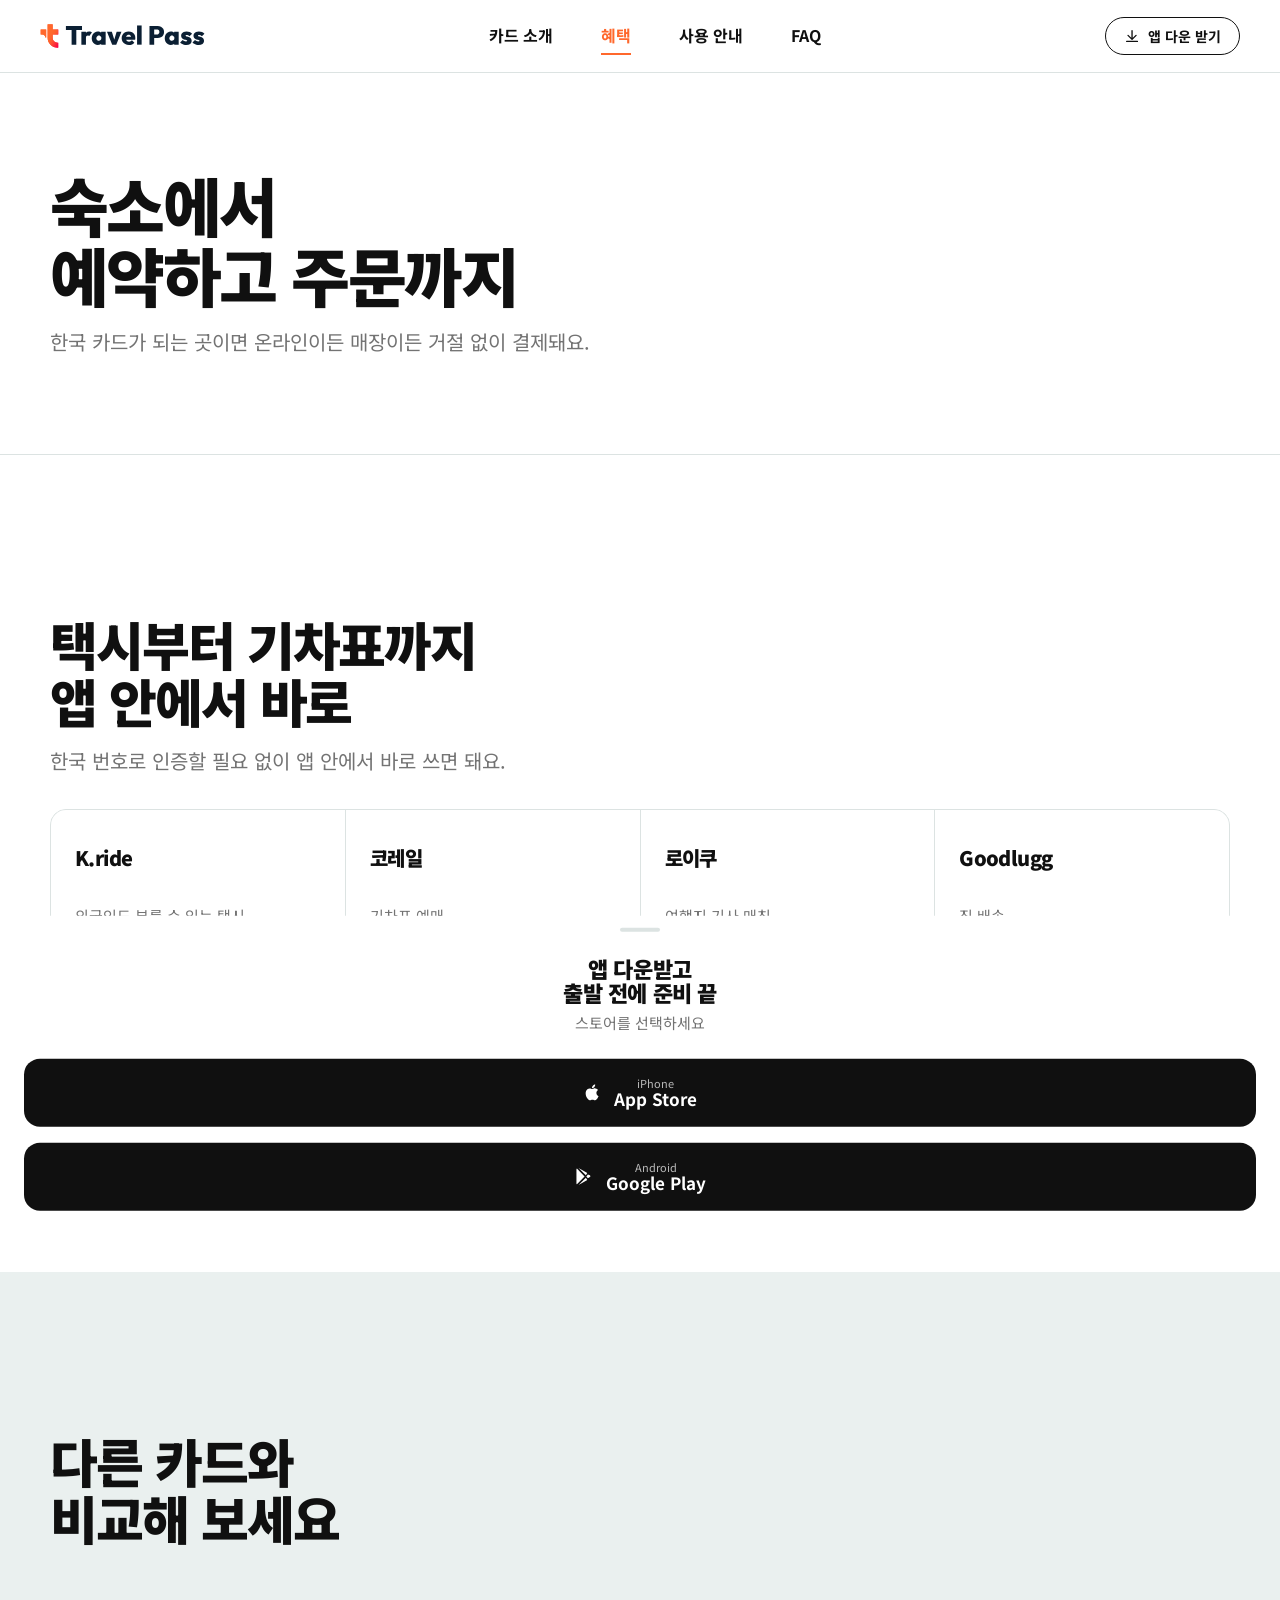
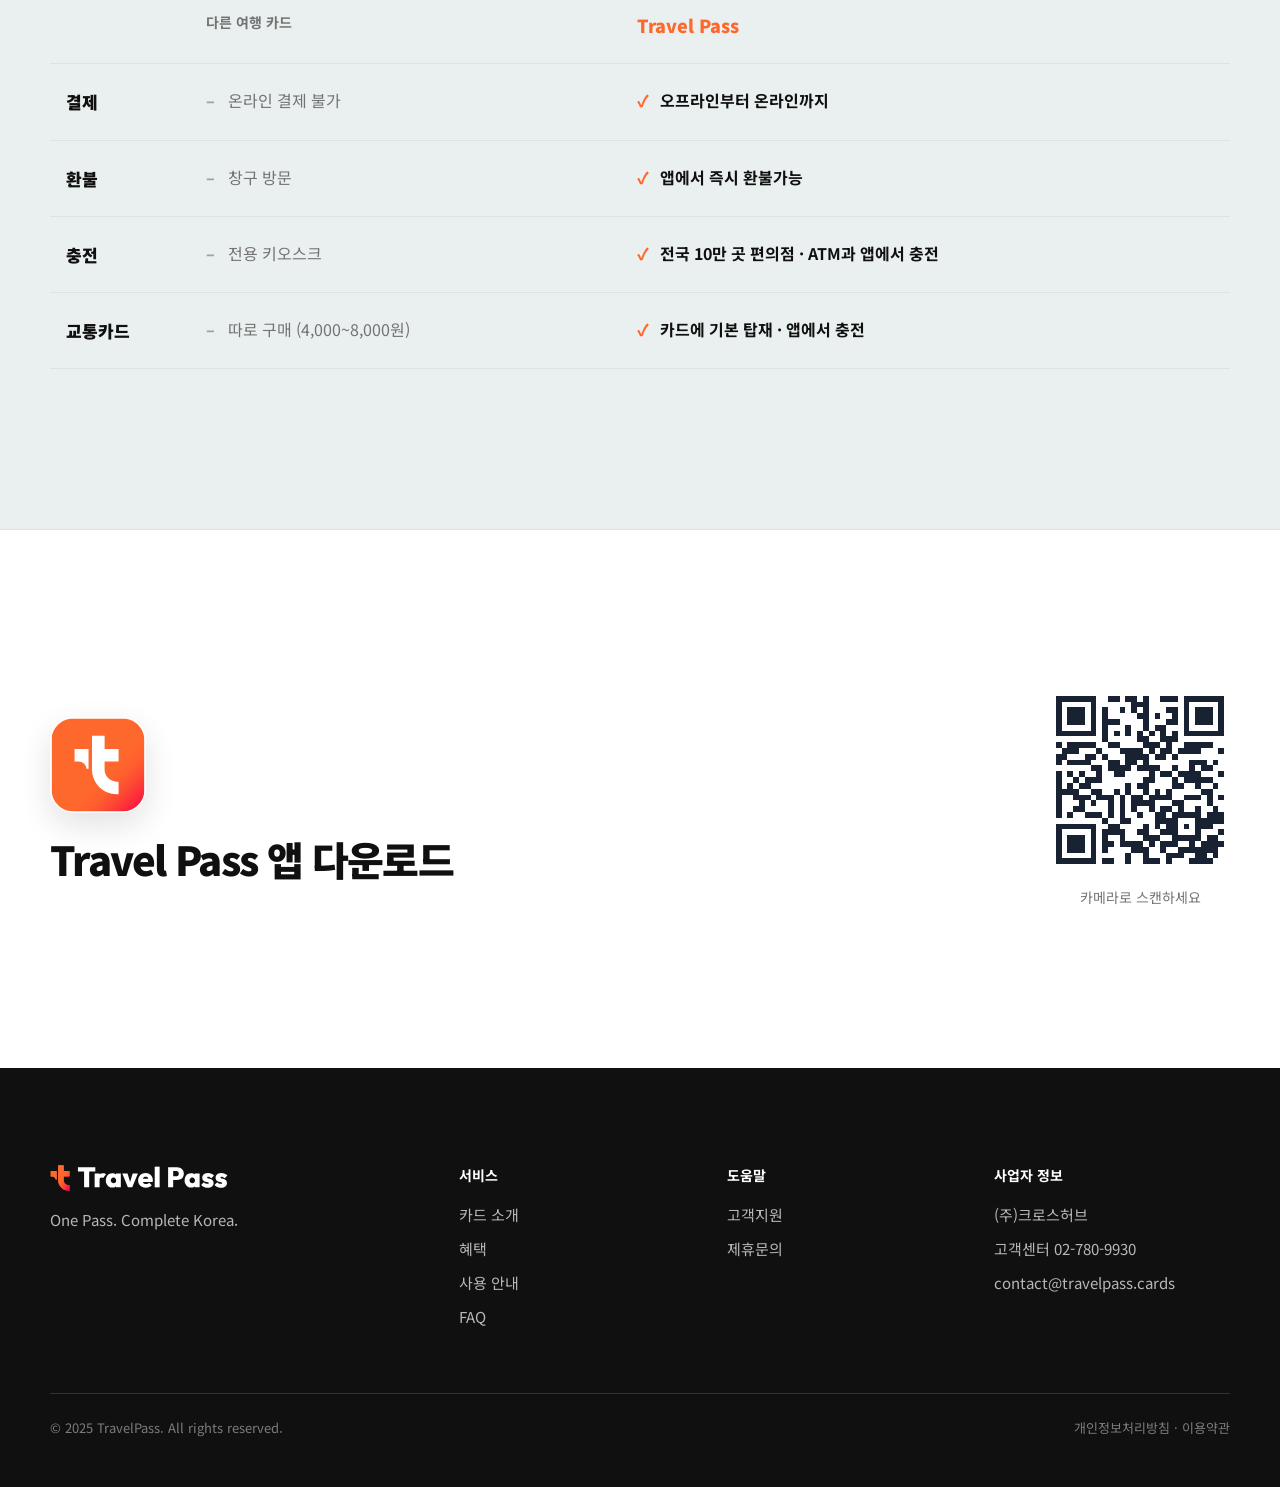
==== commit 919bdf6a: "다운로드 QR 경로 수정 + 미사용 PNG 스크린샷 제거" ====
--- a/benefits.html
+++ b/benefits.html
@@ -48,6 +48,6 @@
   </div>
 </footer>
 </div>
-<script src="assets/site.js?v=12"></script>
+<script src="assets/site.js?v=13"></script>
 </body>
 </html>
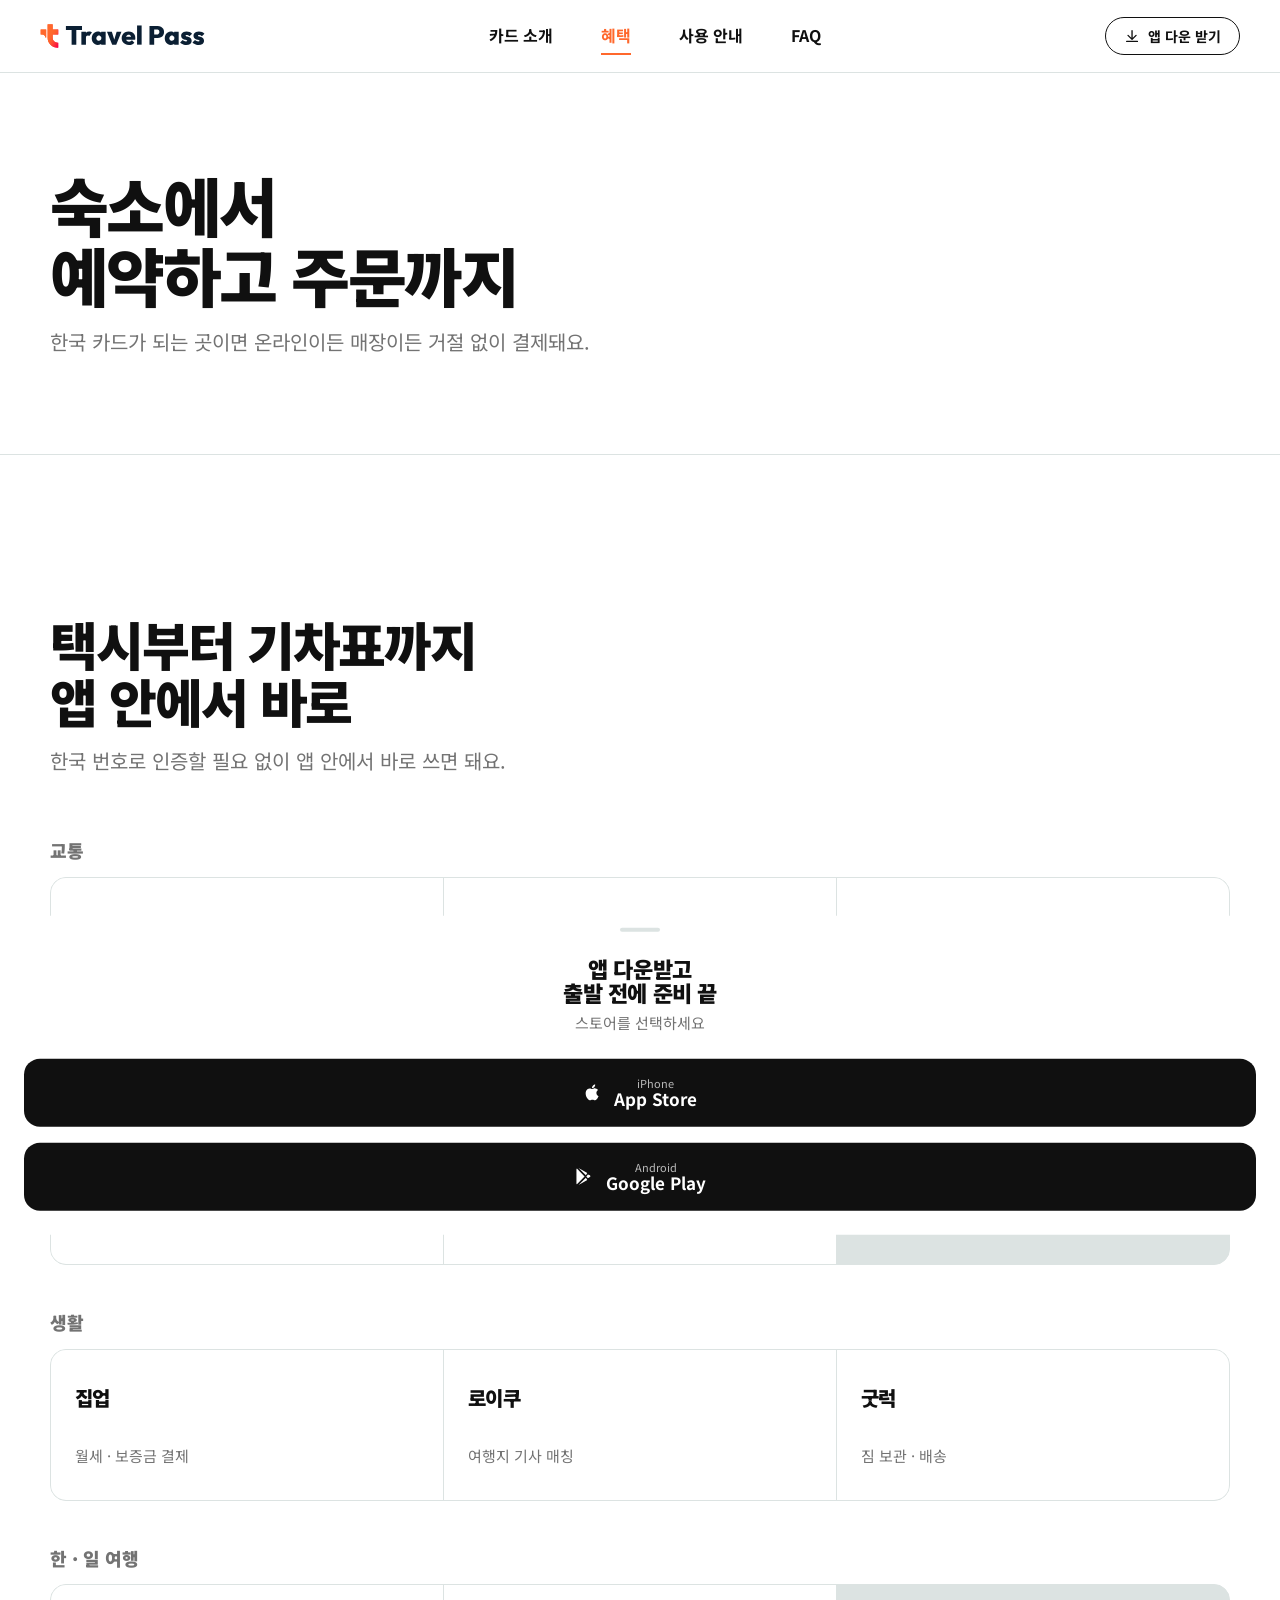
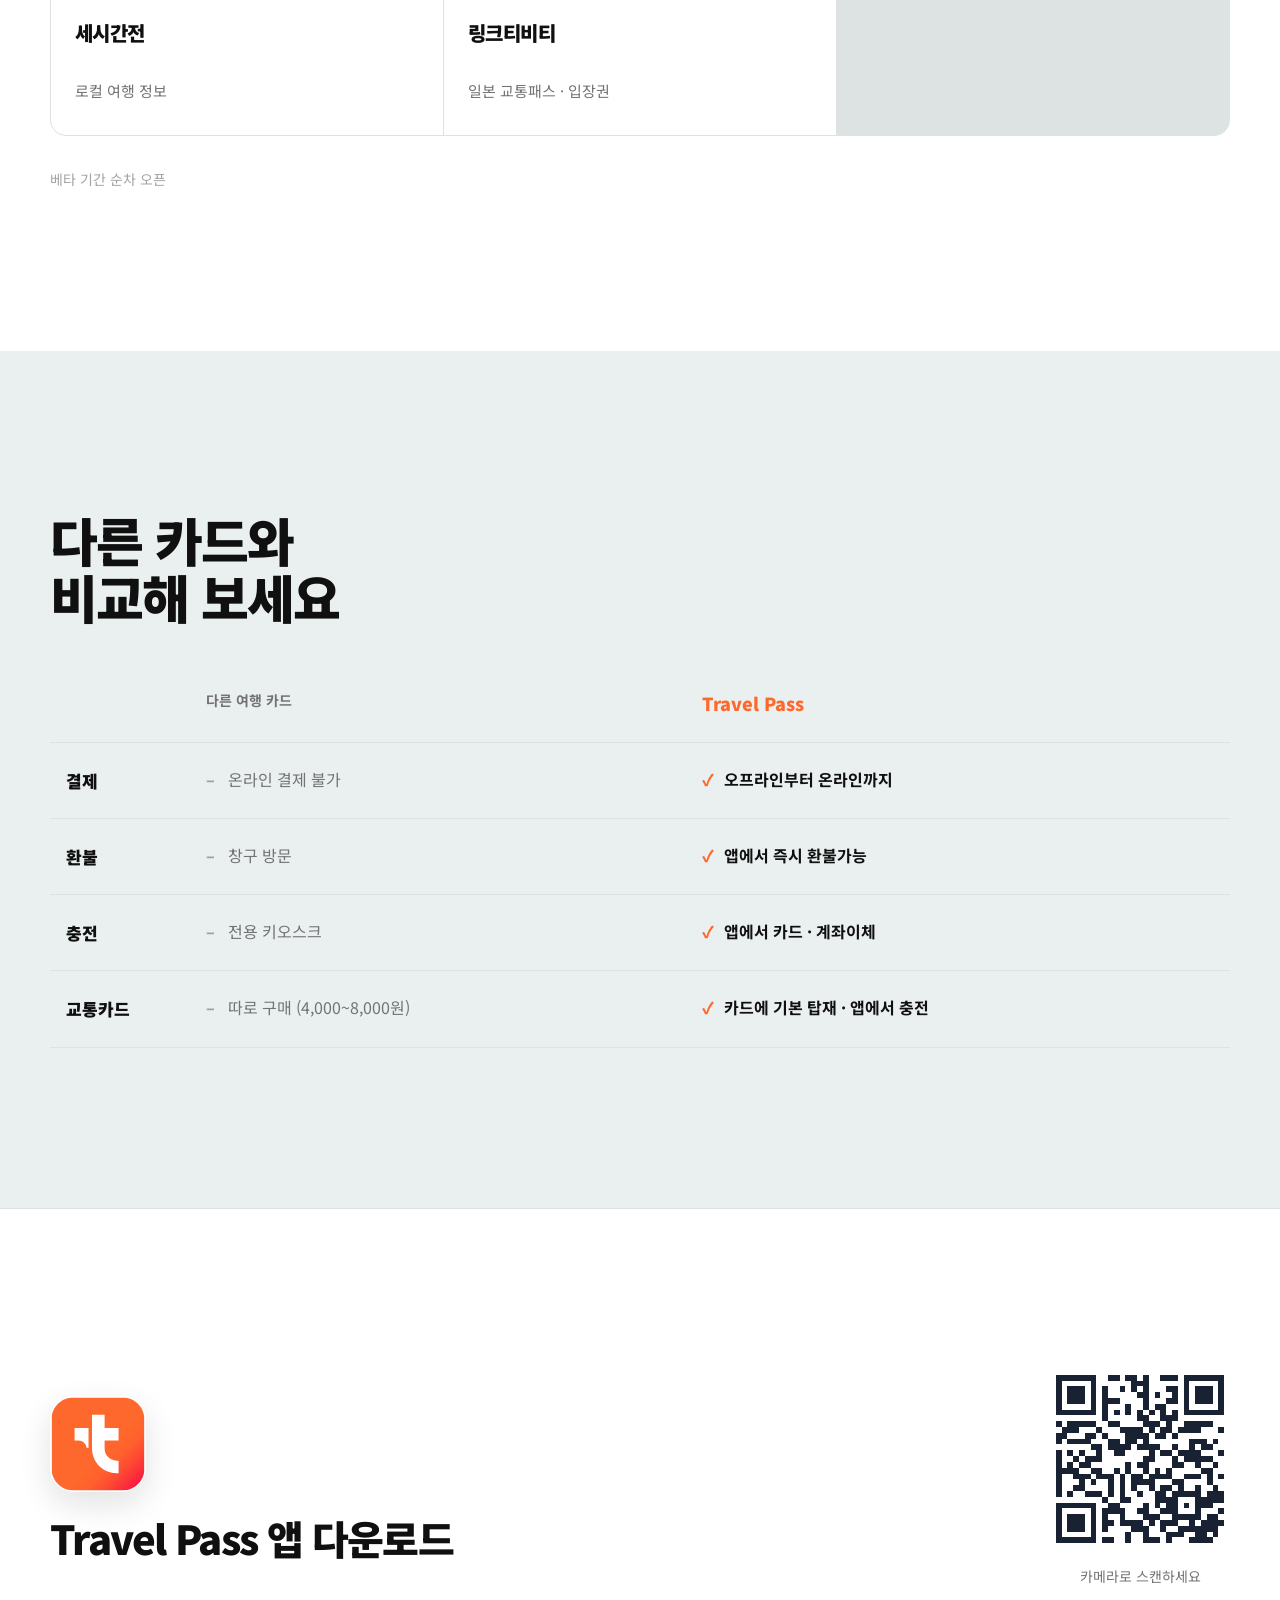
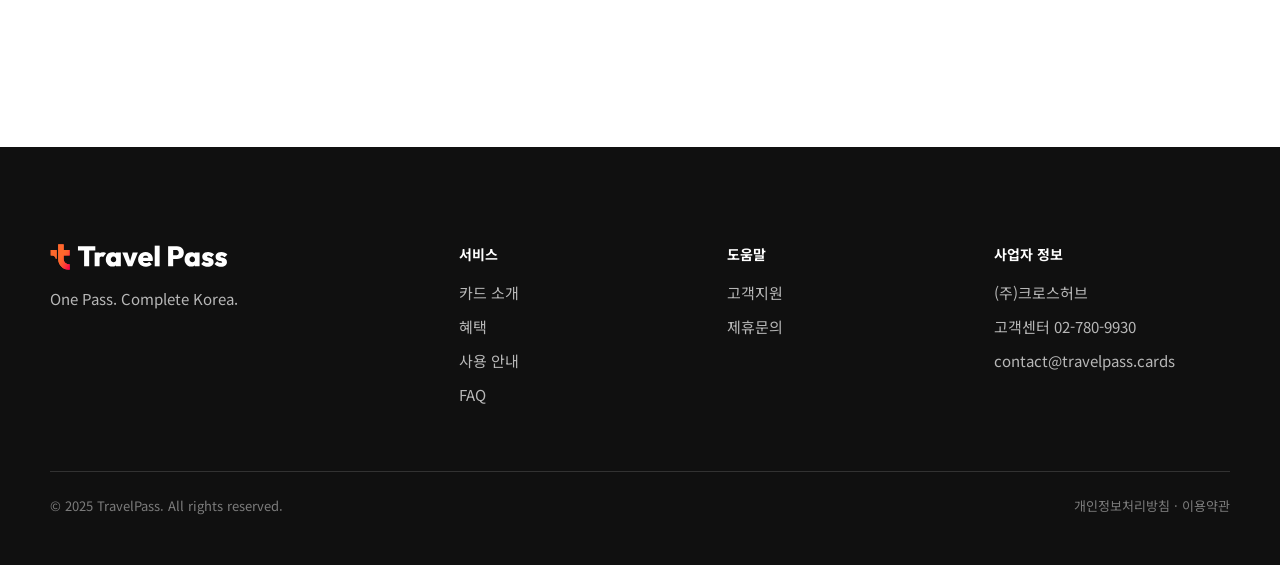
==== commit fe67072a: "제휴사 4묶음 10곳 + 충전 결제수단 확정분 반영" ====
--- a/benefits.html
+++ b/benefits.html
@@ -7,7 +7,7 @@
 <link rel="icon" href="assets/app-icon-color.svg">
 <link rel="preconnect" href="https://fonts.googleapis.com">
 <link href="https://fonts.googleapis.com/css2?family=Noto+Sans+KR:wght@400;700;900&display=swap" rel="stylesheet">
-<link rel="stylesheet" href="assets/site.css?v=38">
+<link rel="stylesheet" href="assets/site.css?v=39">
 <style>body{margin:0} .tp .logo img{height:26px;width:auto} .tp footer .logo img{height:28px} .tp footer ul li{color:rgba(255,255,255,.7)}</style>
 </head>
 <body>
@@ -23,7 +23,7 @@
   </div>
 </header>
 
-<section class="phead" data-first="1"><div class="wrap"><h1>숙소에서<br>예약하고 주문까지</h1><p class="lead">한국 카드가 되는 곳이면 온라인이든 매장이든 거절 없이 결제돼요.</p></div></section><section class="bg-white" id="use"><div class="wrap"><h2>택시부터 기차표까지<br>앱 안에서 바로</h2><p class="lead">한국 번호로 인증할 필요 없이 앱 안에서 바로 쓰면 돼요.</p><div class="svc" aria-label="앱 연동 서비스"><div><b>K.ride</b><span>외국인도 부를 수 있는 택시</span></div><div><b>코레일</b><span>기차표 예매</span></div><div><b>로이쿠</b><span>여행지 기사 매칭</span></div><div><b>Goodlugg</b><span>짐 배송</span></div><div><b>집업페이</b><span>월세 결제</span></div><div><b>LINKTIVITY</b><span>일본 여행 상품</span></div><div><b>세시간전</b><span>여행 크리에이터 콘텐츠</span></div><div><b style="color:var(--muted-2)">이외에도 더</b><span></span></div></div></div></section><section class="bg-cream cmp"><div class="wrap"><h2>다른 카드와<br>비교해 보세요</h2><table><thead><tr><th scope="col"></th><th scope="col">다른 여행 카드</th><th scope="col" class="us">Travel Pass</th></tr></thead><tbody><tr><th scope="row">결제</th><td class="them"><span class="no">온라인 결제 불가</span></td><td class="us"><span class="ok">오프라인부터 온라인까지</span></td></tr><tr><th scope="row">환불</th><td class="them"><span class="no">창구 방문</span></td><td class="us"><span class="ok">앱에서 즉시 환불가능</span></td></tr><tr><th scope="row">충전</th><td class="them"><span class="no">전용 키오스크</span></td><td class="us"><span class="ok">전국 10만 곳 편의점 · ATM과 앱에서 충전</span></td></tr><tr><th scope="row">교통카드</th><td class="them"><span class="no">따로 구매 (4,000~8,000원)</span></td><td class="us"><span class="ok">카드에 기본 탑재 · 앱에서 충전</span></td></tr></tbody></table></div></section><div class="band bg-white dl" id="download"><div class="wrap reveal dl-row"><div class="dl-brand"><img src="assets/app-icon-color.svg" alt="" class="dl-icon" width="96" height="96"/><h2>Travel Pass 앱 다운로드</h2></div><div class="dl-qrs only-d"><div class="dl-qr"><div class="qr" data-qr="1"></div><span class="small">카메라로 스캔하세요</span></div></div><div class="cta only-m"><div class="store-row"><a class="store" href="#" data-store="ios"><svg class="i" viewBox="0 0 24 24" style="fill:currentColor;stroke:none"><path d="M16.4 12.6c0-2.4 2-3.6 2.1-3.7-1.1-1.7-2.9-1.9-3.5-1.9-1.5-.2-2.9.9-3.7.9-.8 0-1.9-.9-3.2-.8-1.6 0-3.1 1-4 2.4-1.7 3-.4 7.3 1.2 9.7.8 1.2 1.8 2.5 3.1 2.4 1.2 0 1.7-.8 3.2-.8s1.9.8 3.2.8c1.3 0 2.2-1.2 3-2.4.9-1.4 1.3-2.7 1.3-2.8 0 0-2.6-1-2.7-3.8zM14 5.4c.7-.8 1.1-2 1-3.1-1 0-2.2.7-2.9 1.5-.6.7-1.2 1.9-1 3 1.1.1 2.2-.6 2.9-1.4z"></path></svg><span><small>iPhone</small>App Store</span></a><a class="store" href="#" data-store="android"><svg class="i" viewBox="0 0 24 24" style="fill:currentColor;stroke:none"><path d="M3.6 2.3 13 12l-9.4 9.7c-.4-.2-.6-.7-.6-1.2V3.5c0-.5.2-1 .6-1.2zm11 8.2L5.6 1.6l10.7 6.2-1.7 2.7zm0 3 1.7 2.7L5.6 22.4l9-8.9zm4.9-2.9c.8.5.8 1.7 0 2.2l-2.4 1.4-2-2.3 2-2.3 2.4 1z"></path></svg><span><small>Android</small>Google Play</span></a></div></div></div></div><div class="mbar"><button class="btn btn-primary" data-dl="1"><svg class="i" viewBox="0 0 24 24"><path d="M12 4v12M6 11l6 6 6-6M4 20h16"></path></svg> <!-- -->앱 다운로드</button></div><div class="ov" data-close="1"></div><div class="modal" role="dialog" aria-modal="true" aria-label="앱 다운로드"><button class="x" data-close="1" aria-label="닫기"><svg class="i" viewBox="0 0 24 24"><path d="M6 6l12 12M18 6L6 18"></path></svg></button><div class="qr" data-qr="1"></div><h3>앱 다운받고<br>출발 전에 준비 끝</h3><p>카메라로 스캔하세요</p></div><div class="sheet" role="dialog" aria-modal="true" aria-label="앱 다운로드"><div class="grip"></div><h3>앱 다운받고<br>출발 전에 준비 끝</h3><p>스토어를 선택하세요</p><div class="store-row"><a class="store" href="#" data-store="ios"><svg class="i" viewBox="0 0 24 24" style="fill:currentColor;stroke:none"><path d="M16.4 12.6c0-2.4 2-3.6 2.1-3.7-1.1-1.7-2.9-1.9-3.5-1.9-1.5-.2-2.9.9-3.7.9-.8 0-1.9-.9-3.2-.8-1.6 0-3.1 1-4 2.4-1.7 3-.4 7.3 1.2 9.7.8 1.2 1.8 2.5 3.1 2.4 1.2 0 1.7-.8 3.2-.8s1.9.8 3.2.8c1.3 0 2.2-1.2 3-2.4.9-1.4 1.3-2.7 1.3-2.8 0 0-2.6-1-2.7-3.8zM14 5.4c.7-.8 1.1-2 1-3.1-1 0-2.2.7-2.9 1.5-.6.7-1.2 1.9-1 3 1.1.1 2.2-.6 2.9-1.4z"></path></svg><span><small>iPhone</small>App Store</span></a><a class="store" href="#" data-store="android"><svg class="i" viewBox="0 0 24 24" style="fill:currentColor;stroke:none"><path d="M3.6 2.3 13 12l-9.4 9.7c-.4-.2-.6-.7-.6-1.2V3.5c0-.5.2-1 .6-1.2zm11 8.2L5.6 1.6l10.7 6.2-1.7 2.7zm0 3 1.7 2.7L5.6 22.4l9-8.9zm4.9-2.9c.8.5.8 1.7 0 2.2l-2.4 1.4-2-2.3 2-2.3 2.4 1z"></path></svg><span><small>Android</small>Google Play</span></a></div></div>
+<section class="phead" data-first="1"><div class="wrap"><h1>숙소에서<br>예약하고 주문까지</h1><p class="lead">한국 카드가 되는 곳이면 온라인이든 매장이든 거절 없이 결제돼요.</p></div></section><section class="bg-white" id="use"><div class="wrap"><h2>택시부터 기차표까지<br>앱 안에서 바로</h2><p class="lead">한국 번호로 인증할 필요 없이 앱 안에서 바로 쓰면 돼요.</p><div class="svcs"><div><h3>교통</h3><div class="svc"><div><b>카카오T</b><span>택시 호출</span></div><div><b>코레일</b><span>기차표 예매</span></div><div><b>티머니</b><span>교통카드 충전</span></div></div></div><div><h3>공연 · 입장권</h3><div class="svc"><div><b>NOL</b><span>공연 · 전시 예매</span></div><div><b>JUMP</b><span>입장권 구매</span></div></div></div><div><h3>생활</h3><div class="svc"><div><b>집업</b><span>월세 · 보증금 결제</span></div><div><b>로이쿠</b><span>여행지 기사 매칭</span></div><div><b>굿럭</b><span>짐 보관 · 배송</span></div></div></div><div><h3>한 · 일 여행</h3><div class="svc"><div><b>세시간전</b><span>로컬 여행 정보</span></div><div><b>링크티비티</b><span>일본 교통패스 · 입장권</span></div></div></div></div><p class="small soon">베타 기간 순차 오픈</p></div></section><section class="bg-cream cmp"><div class="wrap"><h2>다른 카드와<br>비교해 보세요</h2><table><thead><tr><th scope="col"></th><th scope="col">다른 여행 카드</th><th scope="col" class="us">Travel Pass</th></tr></thead><tbody><tr><th scope="row">결제</th><td class="them"><span class="no">온라인 결제 불가</span></td><td class="us"><span class="ok">오프라인부터 온라인까지</span></td></tr><tr><th scope="row">환불</th><td class="them"><span class="no">창구 방문</span></td><td class="us"><span class="ok">앱에서 즉시 환불가능</span></td></tr><tr><th scope="row">충전</th><td class="them"><span class="no">전용 키오스크</span></td><td class="us"><span class="ok">앱에서 카드 · 계좌이체</span></td></tr><tr><th scope="row">교통카드</th><td class="them"><span class="no">따로 구매 (4,000~8,000원)</span></td><td class="us"><span class="ok">카드에 기본 탑재 · 앱에서 충전</span></td></tr></tbody></table></div></section><div class="band bg-white dl" id="download"><div class="wrap reveal dl-row"><div class="dl-brand"><img src="assets/app-icon-color.svg" alt="" class="dl-icon" width="96" height="96"/><h2>Travel Pass 앱 다운로드</h2></div><div class="dl-qrs only-d"><div class="dl-qr"><div class="qr" data-qr="1"></div><span class="small">카메라로 스캔하세요</span></div></div><div class="cta only-m"><div class="store-row"><a class="store" href="#" data-store="ios"><svg class="i" viewBox="0 0 24 24" style="fill:currentColor;stroke:none"><path d="M16.4 12.6c0-2.4 2-3.6 2.1-3.7-1.1-1.7-2.9-1.9-3.5-1.9-1.5-.2-2.9.9-3.7.9-.8 0-1.9-.9-3.2-.8-1.6 0-3.1 1-4 2.4-1.7 3-.4 7.3 1.2 9.7.8 1.2 1.8 2.5 3.1 2.4 1.2 0 1.7-.8 3.2-.8s1.9.8 3.2.8c1.3 0 2.2-1.2 3-2.4.9-1.4 1.3-2.7 1.3-2.8 0 0-2.6-1-2.7-3.8zM14 5.4c.7-.8 1.1-2 1-3.1-1 0-2.2.7-2.9 1.5-.6.7-1.2 1.9-1 3 1.1.1 2.2-.6 2.9-1.4z"></path></svg><span><small>iPhone</small>App Store</span></a><a class="store" href="#" data-store="android"><svg class="i" viewBox="0 0 24 24" style="fill:currentColor;stroke:none"><path d="M3.6 2.3 13 12l-9.4 9.7c-.4-.2-.6-.7-.6-1.2V3.5c0-.5.2-1 .6-1.2zm11 8.2L5.6 1.6l10.7 6.2-1.7 2.7zm0 3 1.7 2.7L5.6 22.4l9-8.9zm4.9-2.9c.8.5.8 1.7 0 2.2l-2.4 1.4-2-2.3 2-2.3 2.4 1z"></path></svg><span><small>Android</small>Google Play</span></a></div></div></div></div><div class="mbar"><button class="btn btn-primary" data-dl="1"><svg class="i" viewBox="0 0 24 24"><path d="M12 4v12M6 11l6 6 6-6M4 20h16"></path></svg> <!-- -->앱 다운로드</button></div><div class="ov" data-close="1"></div><div class="modal" role="dialog" aria-modal="true" aria-label="앱 다운로드"><button class="x" data-close="1" aria-label="닫기"><svg class="i" viewBox="0 0 24 24"><path d="M6 6l12 12M18 6L6 18"></path></svg></button><div class="qr" data-qr="1"></div><h3>앱 다운받고<br>출발 전에 준비 끝</h3><p>카메라로 스캔하세요</p></div><div class="sheet" role="dialog" aria-modal="true" aria-label="앱 다운로드"><div class="grip"></div><h3>앱 다운받고<br>출발 전에 준비 끝</h3><p>스토어를 선택하세요</p><div class="store-row"><a class="store" href="#" data-store="ios"><svg class="i" viewBox="0 0 24 24" style="fill:currentColor;stroke:none"><path d="M16.4 12.6c0-2.4 2-3.6 2.1-3.7-1.1-1.7-2.9-1.9-3.5-1.9-1.5-.2-2.9.9-3.7.9-.8 0-1.9-.9-3.2-.8-1.6 0-3.1 1-4 2.4-1.7 3-.4 7.3 1.2 9.7.8 1.2 1.8 2.5 3.1 2.4 1.2 0 1.7-.8 3.2-.8s1.9.8 3.2.8c1.3 0 2.2-1.2 3-2.4.9-1.4 1.3-2.7 1.3-2.8 0 0-2.6-1-2.7-3.8zM14 5.4c.7-.8 1.1-2 1-3.1-1 0-2.2.7-2.9 1.5-.6.7-1.2 1.9-1 3 1.1.1 2.2-.6 2.9-1.4z"></path></svg><span><small>iPhone</small>App Store</span></a><a class="store" href="#" data-store="android"><svg class="i" viewBox="0 0 24 24" style="fill:currentColor;stroke:none"><path d="M3.6 2.3 13 12l-9.4 9.7c-.4-.2-.6-.7-.6-1.2V3.5c0-.5.2-1 .6-1.2zm11 8.2L5.6 1.6l10.7 6.2-1.7 2.7zm0 3 1.7 2.7L5.6 22.4l9-8.9zm4.9-2.9c.8.5.8 1.7 0 2.2l-2.4 1.4-2-2.3 2-2.3 2.4 1z"></path></svg><span><small>Android</small>Google Play</span></a></div></div>
 
 <div class="drawer" role="dialog" aria-modal="true" aria-label="메뉴">
   <div class="top">
@@ -48,6 +48,6 @@
   </div>
 </footer>
 </div>
-<script src="assets/site.js?v=13"></script>
+<script src="assets/site.js?v=14"></script>
 </body>
 </html>
--- a/assets/site.css
+++ b/assets/site.css
@@ -520,12 +520,15 @@
   .wall span:hover{border-color:var(--orange);color:var(--orange);background:var(--orange-soft)}
   @media(max-width:600px){.wall span{padding:12px 16px;font-size:15px}}
   /* 앱 연동 서비스 */
+  .svcs{display:grid;gap:var(--s5);margin-top:var(--s6)}
+  .svcs h3{font-size:18px;color:var(--muted);letter-spacing:0;margin-bottom:var(--s2)}
+  .svcs .svc{margin-top:0;grid-template-columns:repeat(3,1fr)}
   .svc{display:grid;grid-template-columns:repeat(4,1fr);gap:1px;background:var(--line);border:1px solid var(--line);border-radius:var(--r-surface);overflow:hidden;margin-top:var(--s4)}
   .svc div{background:var(--white);padding:var(--s4) var(--s3);min-height:150px;display:flex;flex-direction:column;justify-content:space-between;transition:background .2s}
   .svc div:hover{background:var(--orange-soft)}
   .svc b{font-size:20px;font-weight:900;letter-spacing:-.03em;color:var(--ink)}
   .svc span{font-size:15px;color:var(--muted);word-break:keep-all;margin-top:var(--s2)}
-  @media(max-width:860px){.svc{grid-template-columns:repeat(2,1fr)}.svc div{min-height:120px}}
+  @media(max-width:860px){.svc,.svcs .svc{grid-template-columns:repeat(2,1fr)}.svc div{min-height:120px}}
   /* 혜택 */
   .zero{margin-top:var(--s7);border-radius:var(--r-surface);background:var(--grad);color:#fff;padding:var(--s6) var(--s5);display:grid;grid-template-columns:1.2fr 1fr 1fr 1fr;gap:var(--s4);align-items:center}
   .zero h3{font-size:clamp(28px,3.4vw,44px);letter-spacing:-.04em}
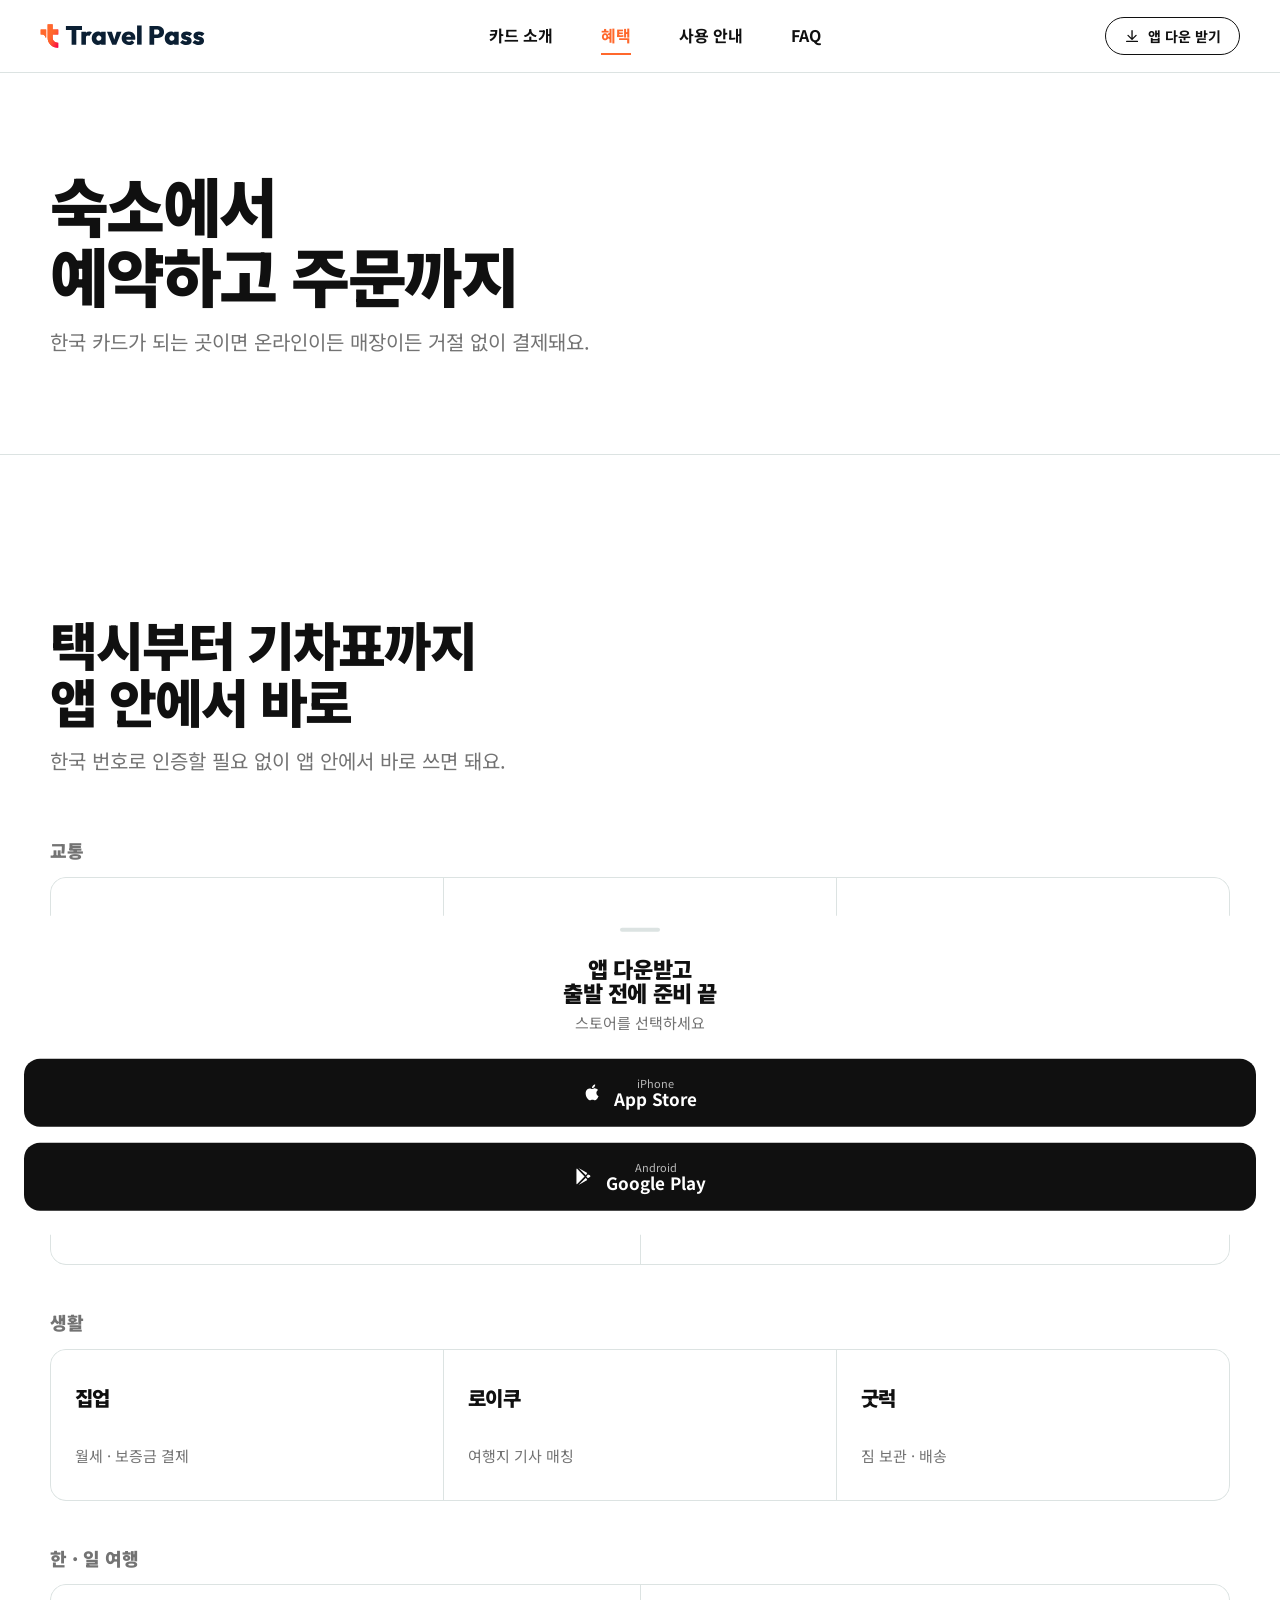
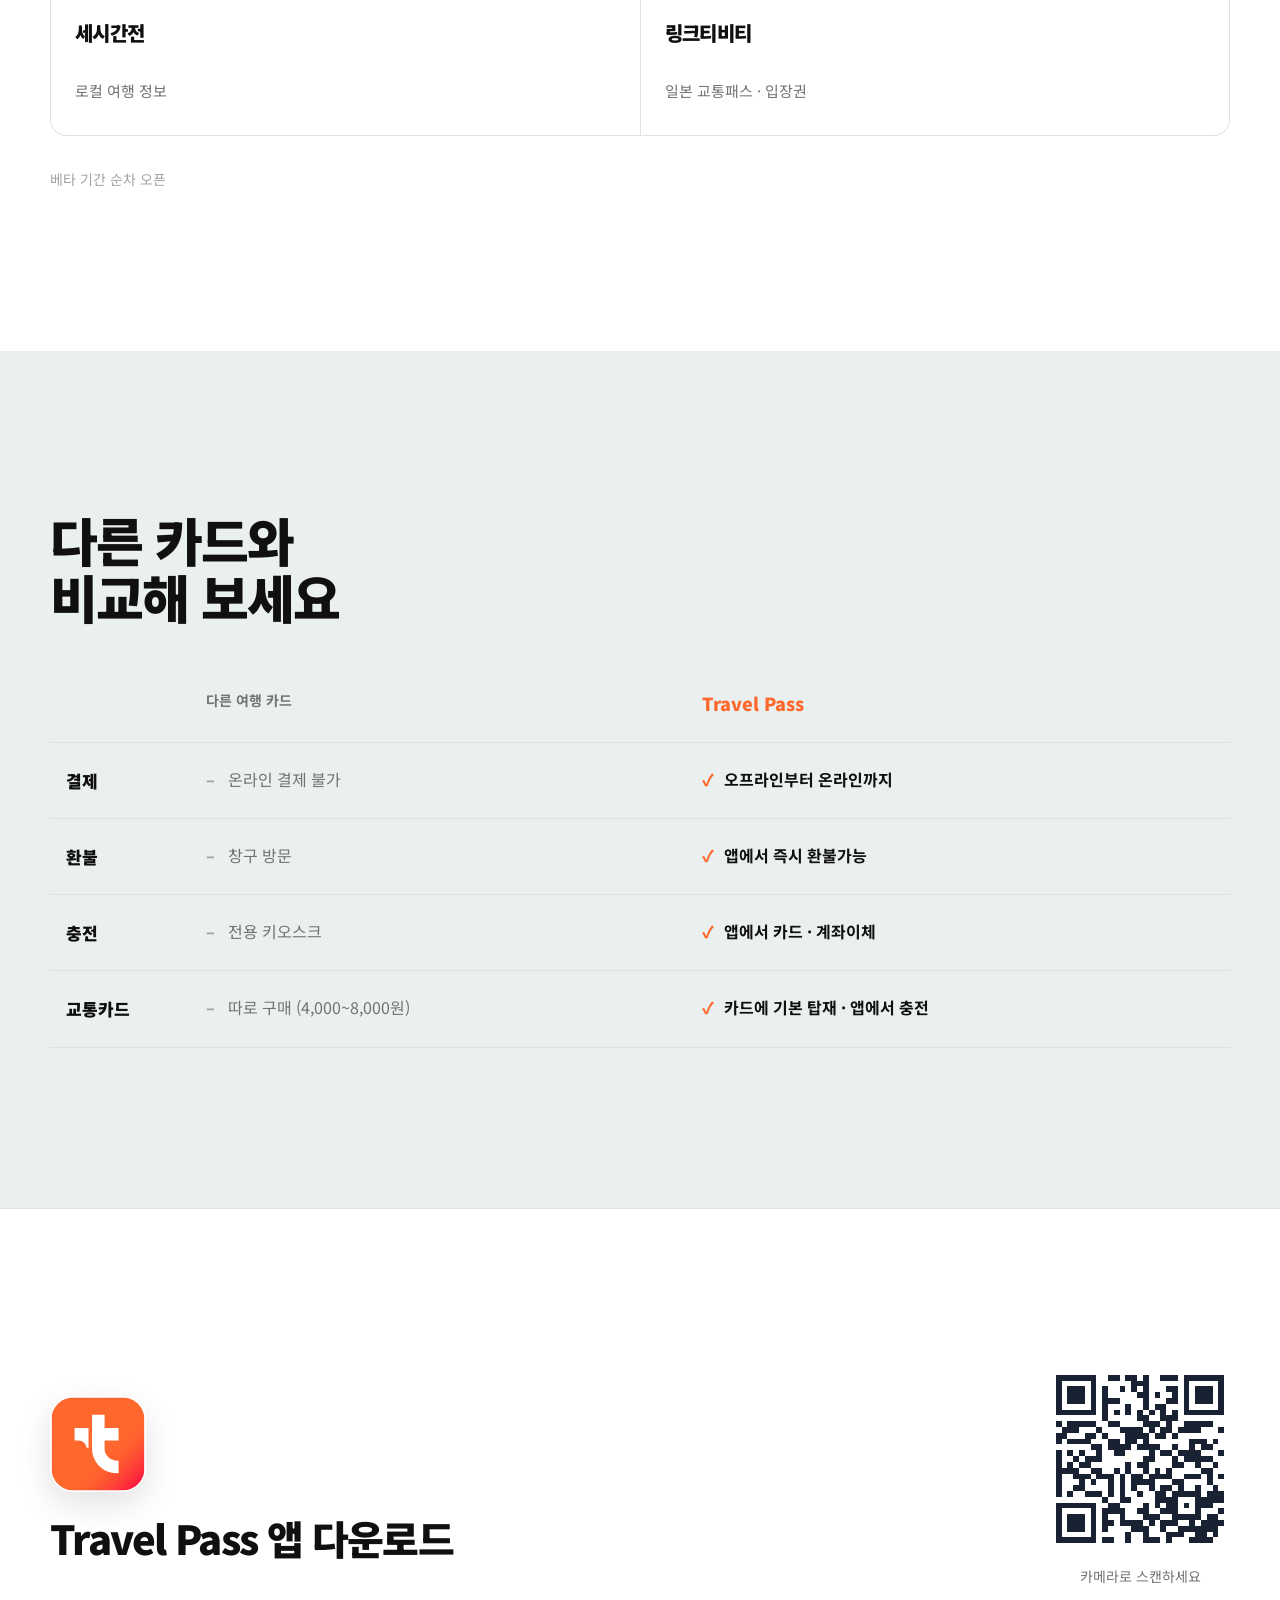
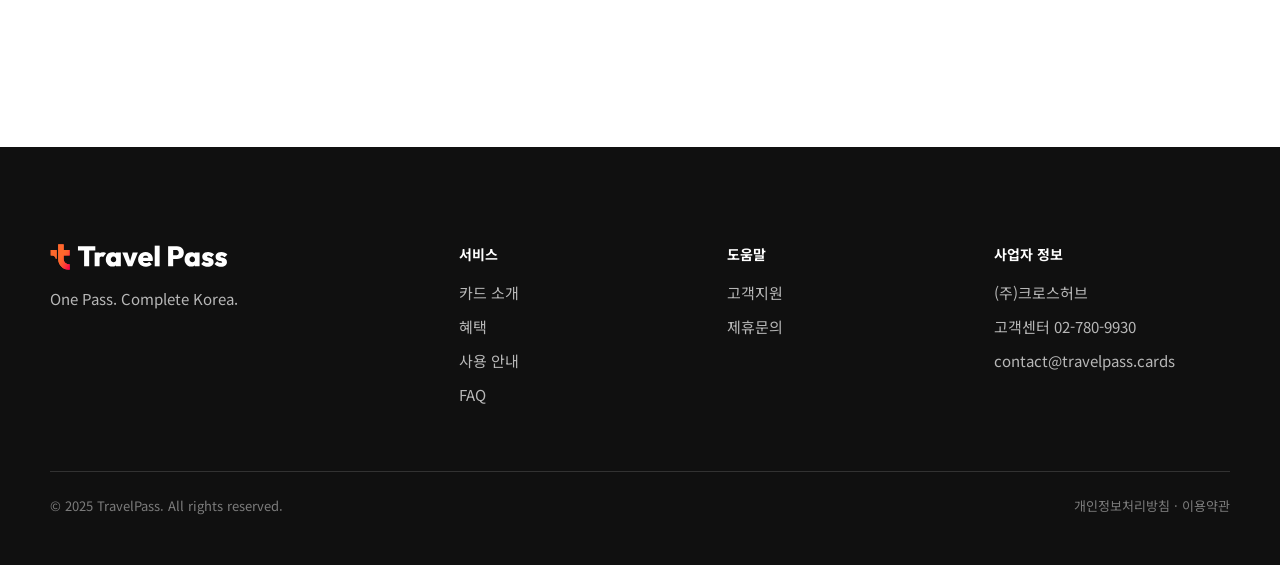
==== commit b6e2a539: "제휴사 그룹 그리드 열 자동 조정" ====
--- a/benefits.html
+++ b/benefits.html
@@ -7,7 +7,7 @@
 <link rel="icon" href="assets/app-icon-color.svg">
 <link rel="preconnect" href="https://fonts.googleapis.com">
 <link href="https://fonts.googleapis.com/css2?family=Noto+Sans+KR:wght@400;700;900&display=swap" rel="stylesheet">
-<link rel="stylesheet" href="assets/site.css?v=39">
+<link rel="stylesheet" href="assets/site.css?v=40">
 <style>body{margin:0} .tp .logo img{height:26px;width:auto} .tp footer .logo img{height:28px} .tp footer ul li{color:rgba(255,255,255,.7)}</style>
 </head>
 <body>
--- a/assets/site.css
+++ b/assets/site.css
@@ -522,7 +522,7 @@
   /* 앱 연동 서비스 */
   .svcs{display:grid;gap:var(--s5);margin-top:var(--s6)}
   .svcs h3{font-size:18px;color:var(--muted);letter-spacing:0;margin-bottom:var(--s2)}
-  .svcs .svc{margin-top:0;grid-template-columns:repeat(3,1fr)}
+  .svcs .svc{margin-top:0;grid-template-columns:repeat(auto-fit,minmax(220px,1fr))}
   .svc{display:grid;grid-template-columns:repeat(4,1fr);gap:1px;background:var(--line);border:1px solid var(--line);border-radius:var(--r-surface);overflow:hidden;margin-top:var(--s4)}
   .svc div{background:var(--white);padding:var(--s4) var(--s3);min-height:150px;display:flex;flex-direction:column;justify-content:space-between;transition:background .2s}
   .svc div:hover{background:var(--orange-soft)}
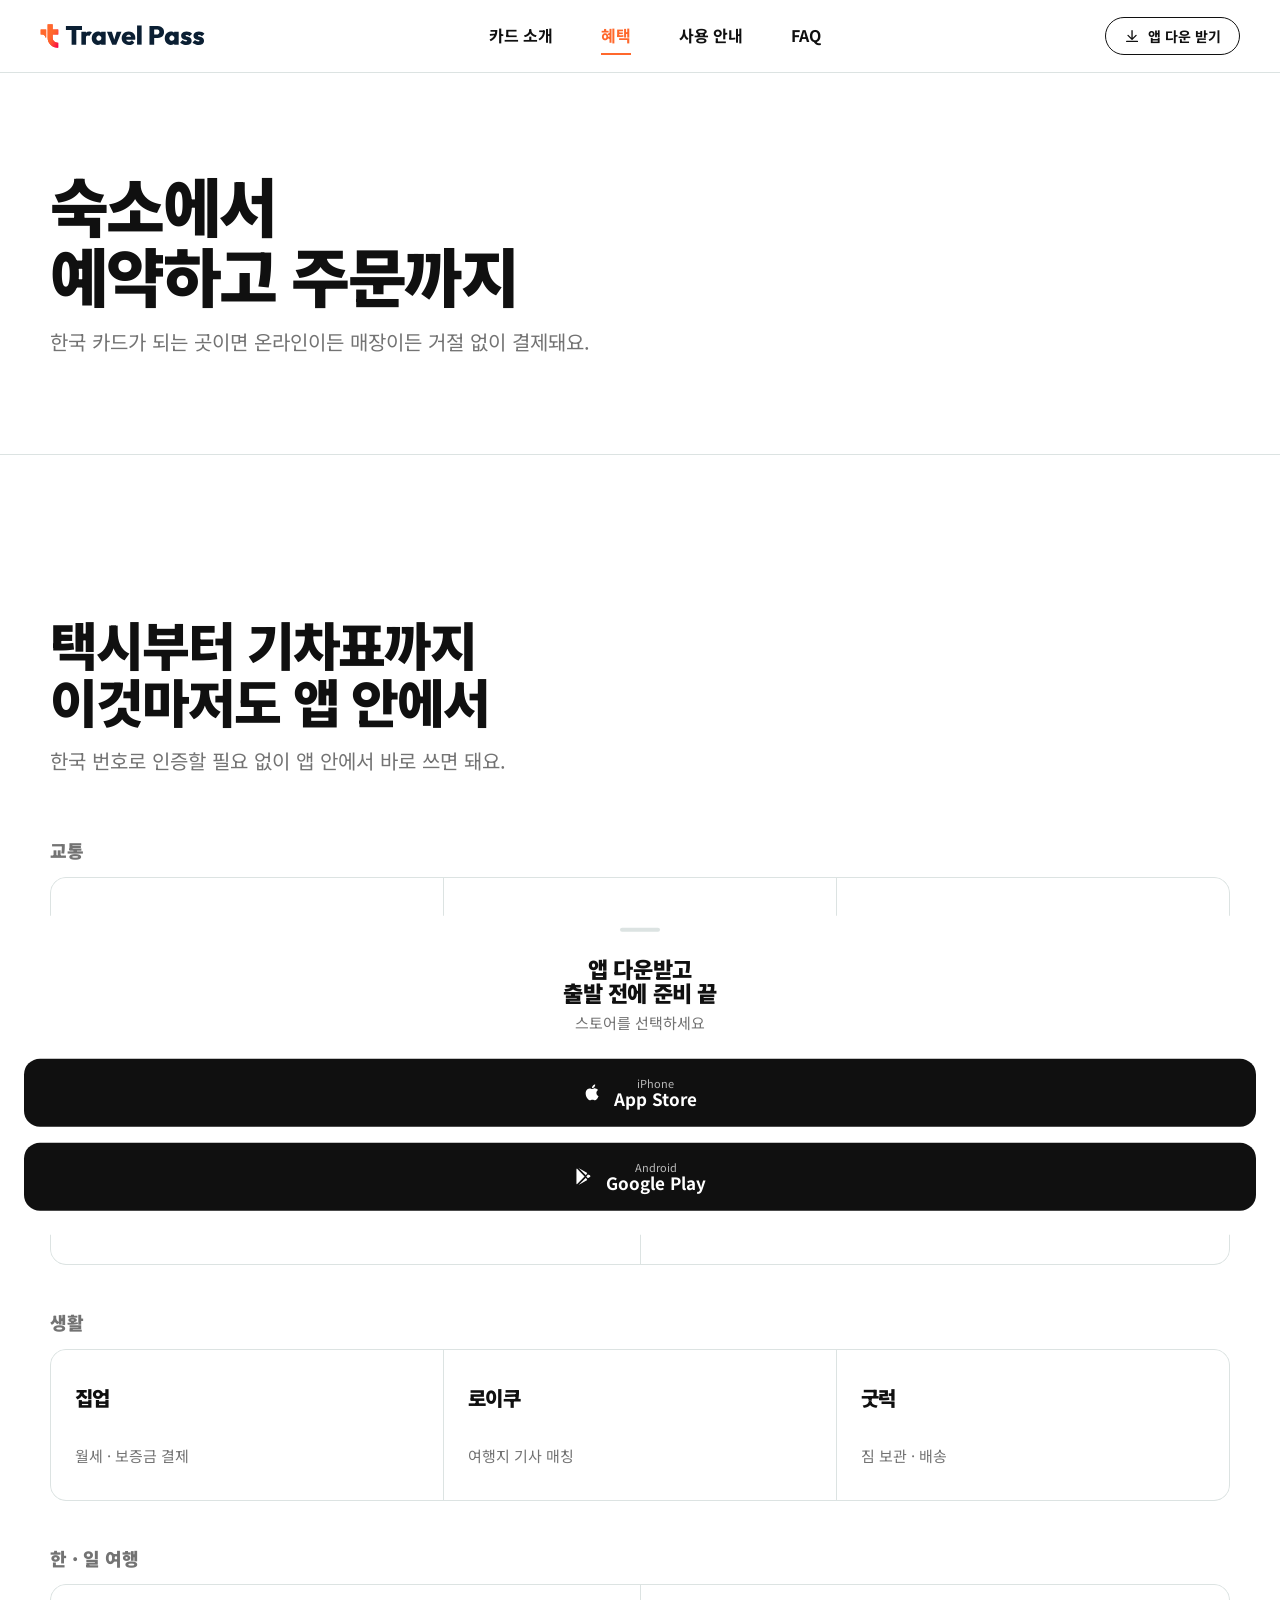
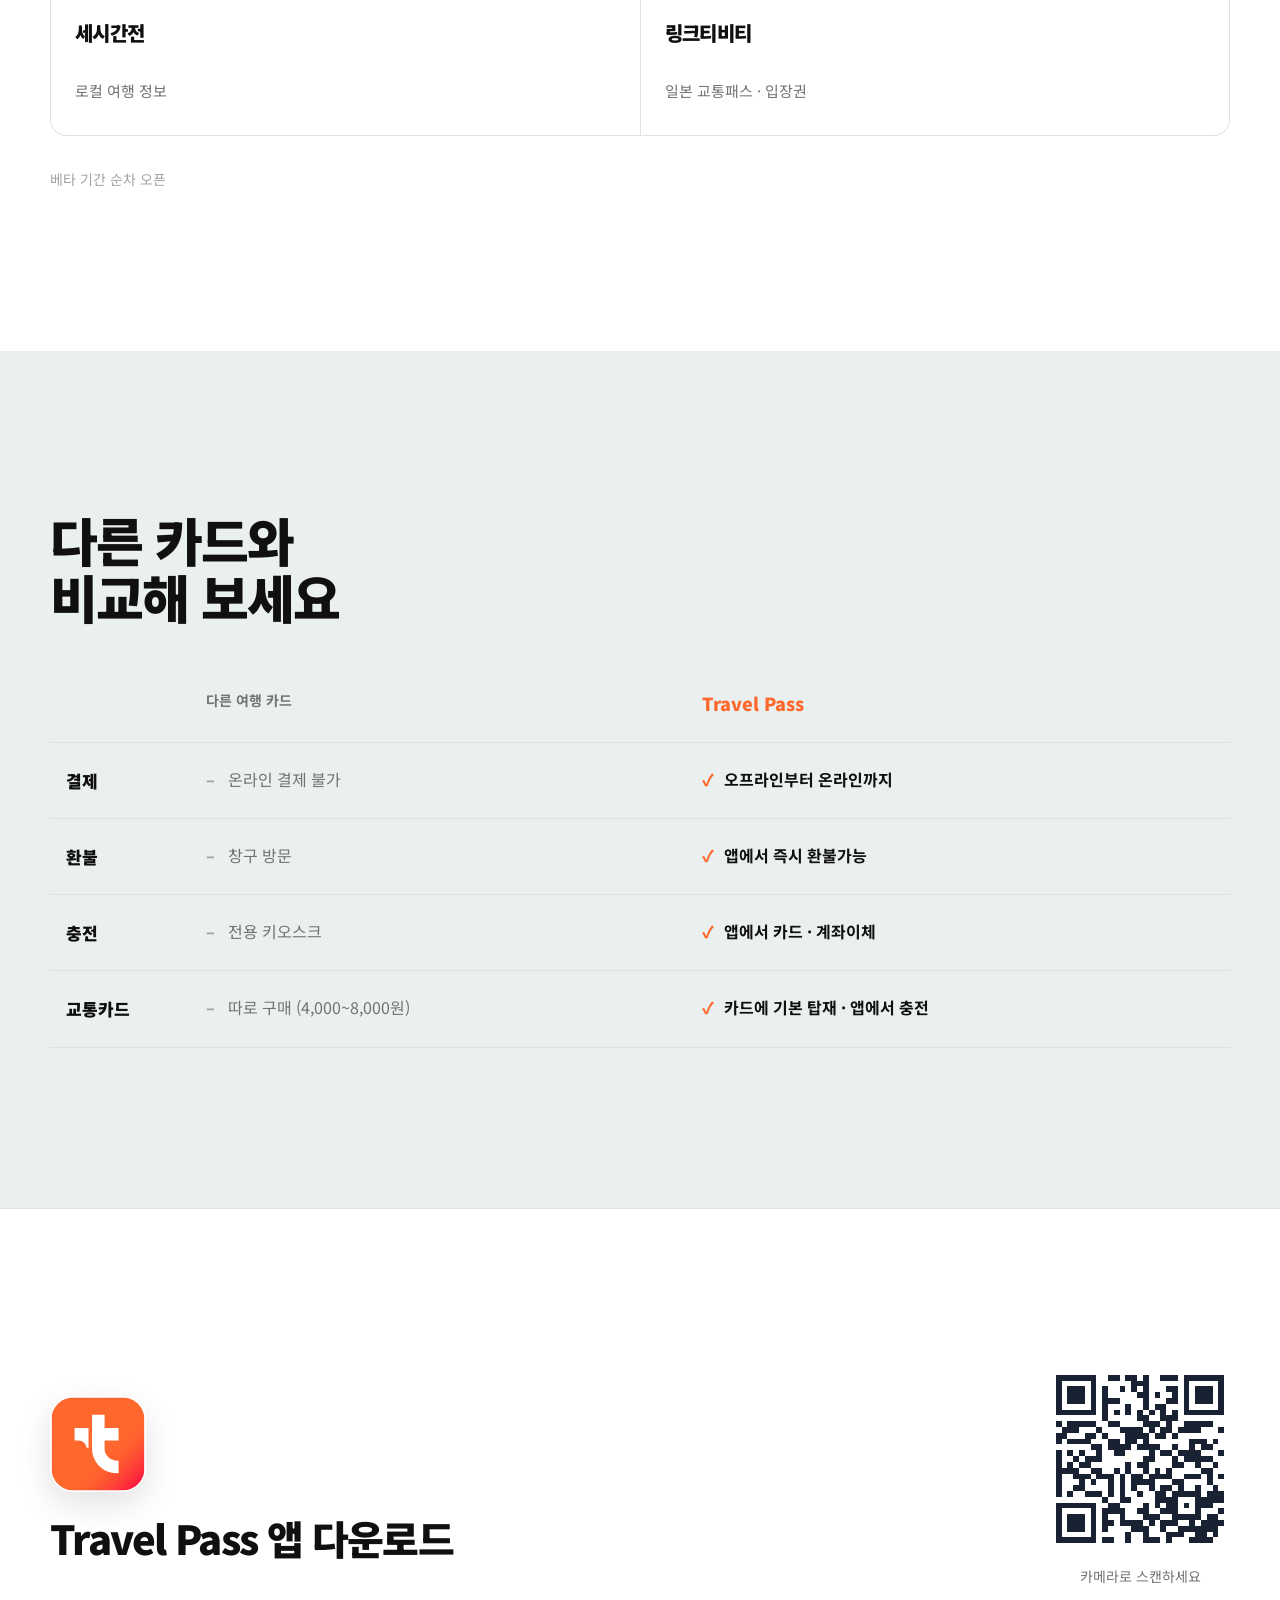
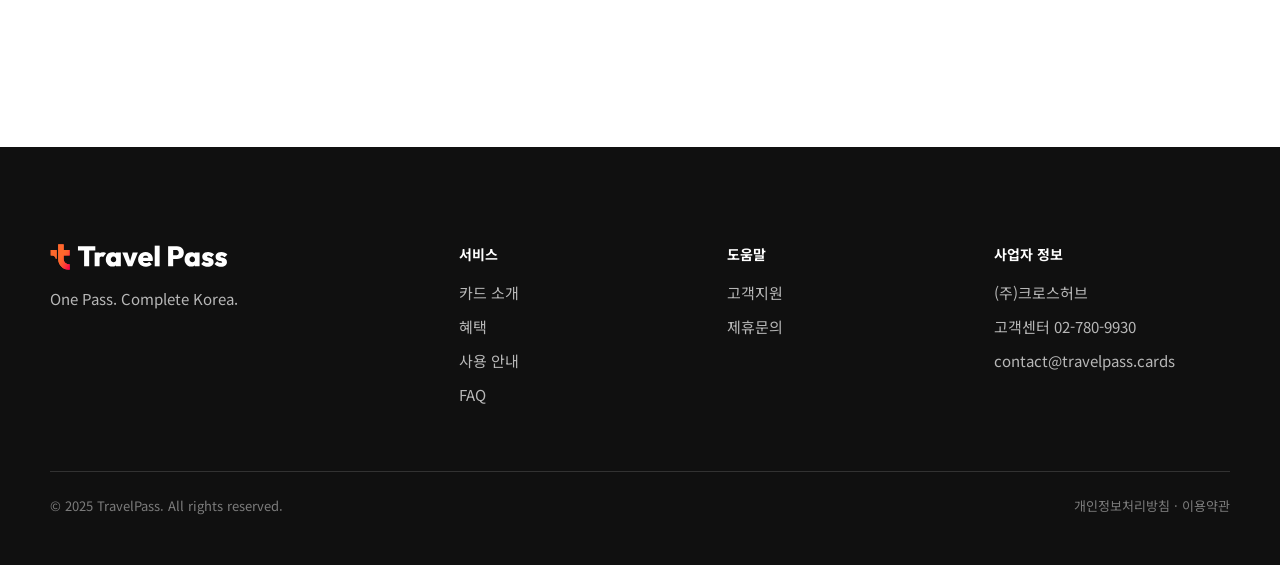
==== commit 72e45feb: "헤드라인 5개 원안으로 확정" ====
--- a/benefits.html
+++ b/benefits.html
@@ -7,7 +7,7 @@
 <link rel="icon" href="assets/app-icon-color.svg">
 <link rel="preconnect" href="https://fonts.googleapis.com">
 <link href="https://fonts.googleapis.com/css2?family=Noto+Sans+KR:wght@400;700;900&display=swap" rel="stylesheet">
-<link rel="stylesheet" href="assets/site.css?v=40">
+<link rel="stylesheet" href="assets/site.css?v=41">
 <style>body{margin:0} .tp .logo img{height:26px;width:auto} .tp footer .logo img{height:28px} .tp footer ul li{color:rgba(255,255,255,.7)}</style>
 </head>
 <body>
@@ -23,7 +23,7 @@
   </div>
 </header>
 
-<section class="phead" data-first="1"><div class="wrap"><h1>숙소에서<br>예약하고 주문까지</h1><p class="lead">한국 카드가 되는 곳이면 온라인이든 매장이든 거절 없이 결제돼요.</p></div></section><section class="bg-white" id="use"><div class="wrap"><h2>택시부터 기차표까지<br>앱 안에서 바로</h2><p class="lead">한국 번호로 인증할 필요 없이 앱 안에서 바로 쓰면 돼요.</p><div class="svcs"><div><h3>교통</h3><div class="svc"><div><b>카카오T</b><span>택시 호출</span></div><div><b>코레일</b><span>기차표 예매</span></div><div><b>티머니</b><span>교통카드 충전</span></div></div></div><div><h3>공연 · 입장권</h3><div class="svc"><div><b>NOL</b><span>공연 · 전시 예매</span></div><div><b>JUMP</b><span>입장권 구매</span></div></div></div><div><h3>생활</h3><div class="svc"><div><b>집업</b><span>월세 · 보증금 결제</span></div><div><b>로이쿠</b><span>여행지 기사 매칭</span></div><div><b>굿럭</b><span>짐 보관 · 배송</span></div></div></div><div><h3>한 · 일 여행</h3><div class="svc"><div><b>세시간전</b><span>로컬 여행 정보</span></div><div><b>링크티비티</b><span>일본 교통패스 · 입장권</span></div></div></div></div><p class="small soon">베타 기간 순차 오픈</p></div></section><section class="bg-cream cmp"><div class="wrap"><h2>다른 카드와<br>비교해 보세요</h2><table><thead><tr><th scope="col"></th><th scope="col">다른 여행 카드</th><th scope="col" class="us">Travel Pass</th></tr></thead><tbody><tr><th scope="row">결제</th><td class="them"><span class="no">온라인 결제 불가</span></td><td class="us"><span class="ok">오프라인부터 온라인까지</span></td></tr><tr><th scope="row">환불</th><td class="them"><span class="no">창구 방문</span></td><td class="us"><span class="ok">앱에서 즉시 환불가능</span></td></tr><tr><th scope="row">충전</th><td class="them"><span class="no">전용 키오스크</span></td><td class="us"><span class="ok">앱에서 카드 · 계좌이체</span></td></tr><tr><th scope="row">교통카드</th><td class="them"><span class="no">따로 구매 (4,000~8,000원)</span></td><td class="us"><span class="ok">카드에 기본 탑재 · 앱에서 충전</span></td></tr></tbody></table></div></section><div class="band bg-white dl" id="download"><div class="wrap reveal dl-row"><div class="dl-brand"><img src="assets/app-icon-color.svg" alt="" class="dl-icon" width="96" height="96"/><h2>Travel Pass 앱 다운로드</h2></div><div class="dl-qrs only-d"><div class="dl-qr"><div class="qr" data-qr="1"></div><span class="small">카메라로 스캔하세요</span></div></div><div class="cta only-m"><div class="store-row"><a class="store" href="#" data-store="ios"><svg class="i" viewBox="0 0 24 24" style="fill:currentColor;stroke:none"><path d="M16.4 12.6c0-2.4 2-3.6 2.1-3.7-1.1-1.7-2.9-1.9-3.5-1.9-1.5-.2-2.9.9-3.7.9-.8 0-1.9-.9-3.2-.8-1.6 0-3.1 1-4 2.4-1.7 3-.4 7.3 1.2 9.7.8 1.2 1.8 2.5 3.1 2.4 1.2 0 1.7-.8 3.2-.8s1.9.8 3.2.8c1.3 0 2.2-1.2 3-2.4.9-1.4 1.3-2.7 1.3-2.8 0 0-2.6-1-2.7-3.8zM14 5.4c.7-.8 1.1-2 1-3.1-1 0-2.2.7-2.9 1.5-.6.7-1.2 1.9-1 3 1.1.1 2.2-.6 2.9-1.4z"></path></svg><span><small>iPhone</small>App Store</span></a><a class="store" href="#" data-store="android"><svg class="i" viewBox="0 0 24 24" style="fill:currentColor;stroke:none"><path d="M3.6 2.3 13 12l-9.4 9.7c-.4-.2-.6-.7-.6-1.2V3.5c0-.5.2-1 .6-1.2zm11 8.2L5.6 1.6l10.7 6.2-1.7 2.7zm0 3 1.7 2.7L5.6 22.4l9-8.9zm4.9-2.9c.8.5.8 1.7 0 2.2l-2.4 1.4-2-2.3 2-2.3 2.4 1z"></path></svg><span><small>Android</small>Google Play</span></a></div></div></div></div><div class="mbar"><button class="btn btn-primary" data-dl="1"><svg class="i" viewBox="0 0 24 24"><path d="M12 4v12M6 11l6 6 6-6M4 20h16"></path></svg> <!-- -->앱 다운로드</button></div><div class="ov" data-close="1"></div><div class="modal" role="dialog" aria-modal="true" aria-label="앱 다운로드"><button class="x" data-close="1" aria-label="닫기"><svg class="i" viewBox="0 0 24 24"><path d="M6 6l12 12M18 6L6 18"></path></svg></button><div class="qr" data-qr="1"></div><h3>앱 다운받고<br>출발 전에 준비 끝</h3><p>카메라로 스캔하세요</p></div><div class="sheet" role="dialog" aria-modal="true" aria-label="앱 다운로드"><div class="grip"></div><h3>앱 다운받고<br>출발 전에 준비 끝</h3><p>스토어를 선택하세요</p><div class="store-row"><a class="store" href="#" data-store="ios"><svg class="i" viewBox="0 0 24 24" style="fill:currentColor;stroke:none"><path d="M16.4 12.6c0-2.4 2-3.6 2.1-3.7-1.1-1.7-2.9-1.9-3.5-1.9-1.5-.2-2.9.9-3.7.9-.8 0-1.9-.9-3.2-.8-1.6 0-3.1 1-4 2.4-1.7 3-.4 7.3 1.2 9.7.8 1.2 1.8 2.5 3.1 2.4 1.2 0 1.7-.8 3.2-.8s1.9.8 3.2.8c1.3 0 2.2-1.2 3-2.4.9-1.4 1.3-2.7 1.3-2.8 0 0-2.6-1-2.7-3.8zM14 5.4c.7-.8 1.1-2 1-3.1-1 0-2.2.7-2.9 1.5-.6.7-1.2 1.9-1 3 1.1.1 2.2-.6 2.9-1.4z"></path></svg><span><small>iPhone</small>App Store</span></a><a class="store" href="#" data-store="android"><svg class="i" viewBox="0 0 24 24" style="fill:currentColor;stroke:none"><path d="M3.6 2.3 13 12l-9.4 9.7c-.4-.2-.6-.7-.6-1.2V3.5c0-.5.2-1 .6-1.2zm11 8.2L5.6 1.6l10.7 6.2-1.7 2.7zm0 3 1.7 2.7L5.6 22.4l9-8.9zm4.9-2.9c.8.5.8 1.7 0 2.2l-2.4 1.4-2-2.3 2-2.3 2.4 1z"></path></svg><span><small>Android</small>Google Play</span></a></div></div>
+<section class="phead" data-first="1"><div class="wrap"><h1>숙소에서<br>예약하고 주문까지</h1><p class="lead">한국 카드가 되는 곳이면 온라인이든 매장이든 거절 없이 결제돼요.</p></div></section><section class="bg-white" id="use"><div class="wrap"><h2>택시부터 기차표까지<br>이것마저도 앱 안에서</h2><p class="lead">한국 번호로 인증할 필요 없이 앱 안에서 바로 쓰면 돼요.</p><div class="svcs"><div><h3>교통</h3><div class="svc"><div><b>카카오T</b><span>택시 호출</span></div><div><b>코레일</b><span>기차표 예매</span></div><div><b>티머니</b><span>교통카드 충전</span></div></div></div><div><h3>공연 · 입장권</h3><div class="svc"><div><b>NOL</b><span>공연 · 전시 예매</span></div><div><b>JUMP</b><span>입장권 구매</span></div></div></div><div><h3>생활</h3><div class="svc"><div><b>집업</b><span>월세 · 보증금 결제</span></div><div><b>로이쿠</b><span>여행지 기사 매칭</span></div><div><b>굿럭</b><span>짐 보관 · 배송</span></div></div></div><div><h3>한 · 일 여행</h3><div class="svc"><div><b>세시간전</b><span>로컬 여행 정보</span></div><div><b>링크티비티</b><span>일본 교통패스 · 입장권</span></div></div></div></div><p class="small soon">베타 기간 순차 오픈</p></div></section><section class="bg-cream cmp"><div class="wrap"><h2>다른 카드와<br>비교해 보세요</h2><table><thead><tr><th scope="col"></th><th scope="col">다른 여행 카드</th><th scope="col" class="us">Travel Pass</th></tr></thead><tbody><tr><th scope="row">결제</th><td class="them"><span class="no">온라인 결제 불가</span></td><td class="us"><span class="ok">오프라인부터 온라인까지</span></td></tr><tr><th scope="row">환불</th><td class="them"><span class="no">창구 방문</span></td><td class="us"><span class="ok">앱에서 즉시 환불가능</span></td></tr><tr><th scope="row">충전</th><td class="them"><span class="no">전용 키오스크</span></td><td class="us"><span class="ok">앱에서 카드 · 계좌이체</span></td></tr><tr><th scope="row">교통카드</th><td class="them"><span class="no">따로 구매 (4,000~8,000원)</span></td><td class="us"><span class="ok">카드에 기본 탑재 · 앱에서 충전</span></td></tr></tbody></table></div></section><div class="band bg-white dl" id="download"><div class="wrap reveal dl-row"><div class="dl-brand"><img src="assets/app-icon-color.svg" alt="" class="dl-icon" width="96" height="96"/><h2>Travel Pass 앱 다운로드</h2></div><div class="dl-qrs only-d"><div class="dl-qr"><div class="qr" data-qr="1"></div><span class="small">카메라로 스캔하세요</span></div></div><div class="cta only-m"><div class="store-row"><a class="store" href="#" data-store="ios"><svg class="i" viewBox="0 0 24 24" style="fill:currentColor;stroke:none"><path d="M16.4 12.6c0-2.4 2-3.6 2.1-3.7-1.1-1.7-2.9-1.9-3.5-1.9-1.5-.2-2.9.9-3.7.9-.8 0-1.9-.9-3.2-.8-1.6 0-3.1 1-4 2.4-1.7 3-.4 7.3 1.2 9.7.8 1.2 1.8 2.5 3.1 2.4 1.2 0 1.7-.8 3.2-.8s1.9.8 3.2.8c1.3 0 2.2-1.2 3-2.4.9-1.4 1.3-2.7 1.3-2.8 0 0-2.6-1-2.7-3.8zM14 5.4c.7-.8 1.1-2 1-3.1-1 0-2.2.7-2.9 1.5-.6.7-1.2 1.9-1 3 1.1.1 2.2-.6 2.9-1.4z"></path></svg><span><small>iPhone</small>App Store</span></a><a class="store" href="#" data-store="android"><svg class="i" viewBox="0 0 24 24" style="fill:currentColor;stroke:none"><path d="M3.6 2.3 13 12l-9.4 9.7c-.4-.2-.6-.7-.6-1.2V3.5c0-.5.2-1 .6-1.2zm11 8.2L5.6 1.6l10.7 6.2-1.7 2.7zm0 3 1.7 2.7L5.6 22.4l9-8.9zm4.9-2.9c.8.5.8 1.7 0 2.2l-2.4 1.4-2-2.3 2-2.3 2.4 1z"></path></svg><span><small>Android</small>Google Play</span></a></div></div></div></div><div class="mbar"><button class="btn btn-primary" data-dl="1"><svg class="i" viewBox="0 0 24 24"><path d="M12 4v12M6 11l6 6 6-6M4 20h16"></path></svg> <!-- -->앱 다운로드</button></div><div class="ov" data-close="1"></div><div class="modal" role="dialog" aria-modal="true" aria-label="앱 다운로드"><button class="x" data-close="1" aria-label="닫기"><svg class="i" viewBox="0 0 24 24"><path d="M6 6l12 12M18 6L6 18"></path></svg></button><div class="qr" data-qr="1"></div><h3>앱 다운받고<br>출발 전에 준비 끝</h3><p>카메라로 스캔하세요</p></div><div class="sheet" role="dialog" aria-modal="true" aria-label="앱 다운로드"><div class="grip"></div><h3>앱 다운받고<br>출발 전에 준비 끝</h3><p>스토어를 선택하세요</p><div class="store-row"><a class="store" href="#" data-store="ios"><svg class="i" viewBox="0 0 24 24" style="fill:currentColor;stroke:none"><path d="M16.4 12.6c0-2.4 2-3.6 2.1-3.7-1.1-1.7-2.9-1.9-3.5-1.9-1.5-.2-2.9.9-3.7.9-.8 0-1.9-.9-3.2-.8-1.6 0-3.1 1-4 2.4-1.7 3-.4 7.3 1.2 9.7.8 1.2 1.8 2.5 3.1 2.4 1.2 0 1.7-.8 3.2-.8s1.9.8 3.2.8c1.3 0 2.2-1.2 3-2.4.9-1.4 1.3-2.7 1.3-2.8 0 0-2.6-1-2.7-3.8zM14 5.4c.7-.8 1.1-2 1-3.1-1 0-2.2.7-2.9 1.5-.6.7-1.2 1.9-1 3 1.1.1 2.2-.6 2.9-1.4z"></path></svg><span><small>iPhone</small>App Store</span></a><a class="store" href="#" data-store="android"><svg class="i" viewBox="0 0 24 24" style="fill:currentColor;stroke:none"><path d="M3.6 2.3 13 12l-9.4 9.7c-.4-.2-.6-.7-.6-1.2V3.5c0-.5.2-1 .6-1.2zm11 8.2L5.6 1.6l10.7 6.2-1.7 2.7zm0 3 1.7 2.7L5.6 22.4l9-8.9zm4.9-2.9c.8.5.8 1.7 0 2.2l-2.4 1.4-2-2.3 2-2.3 2.4 1z"></path></svg><span><small>Android</small>Google Play</span></a></div></div>
 
 <div class="drawer" role="dialog" aria-modal="true" aria-label="메뉴">
   <div class="top">
